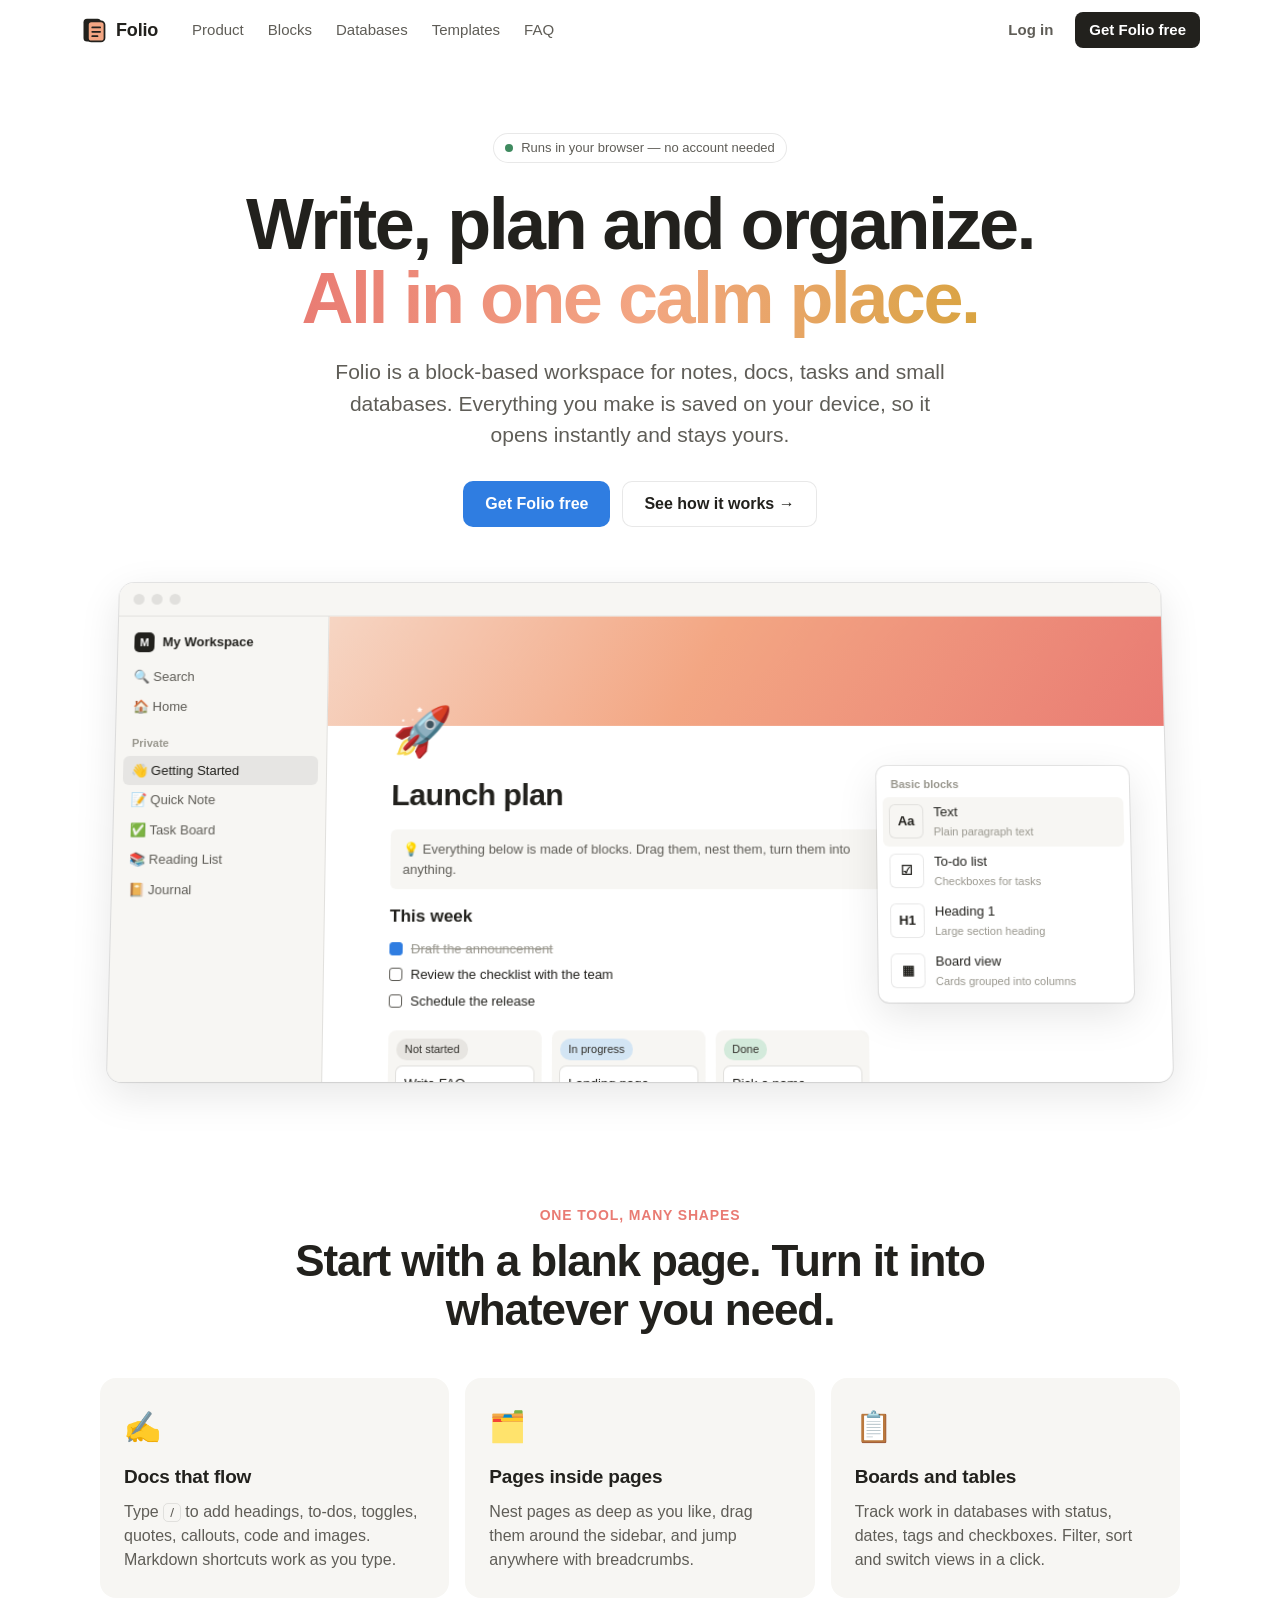
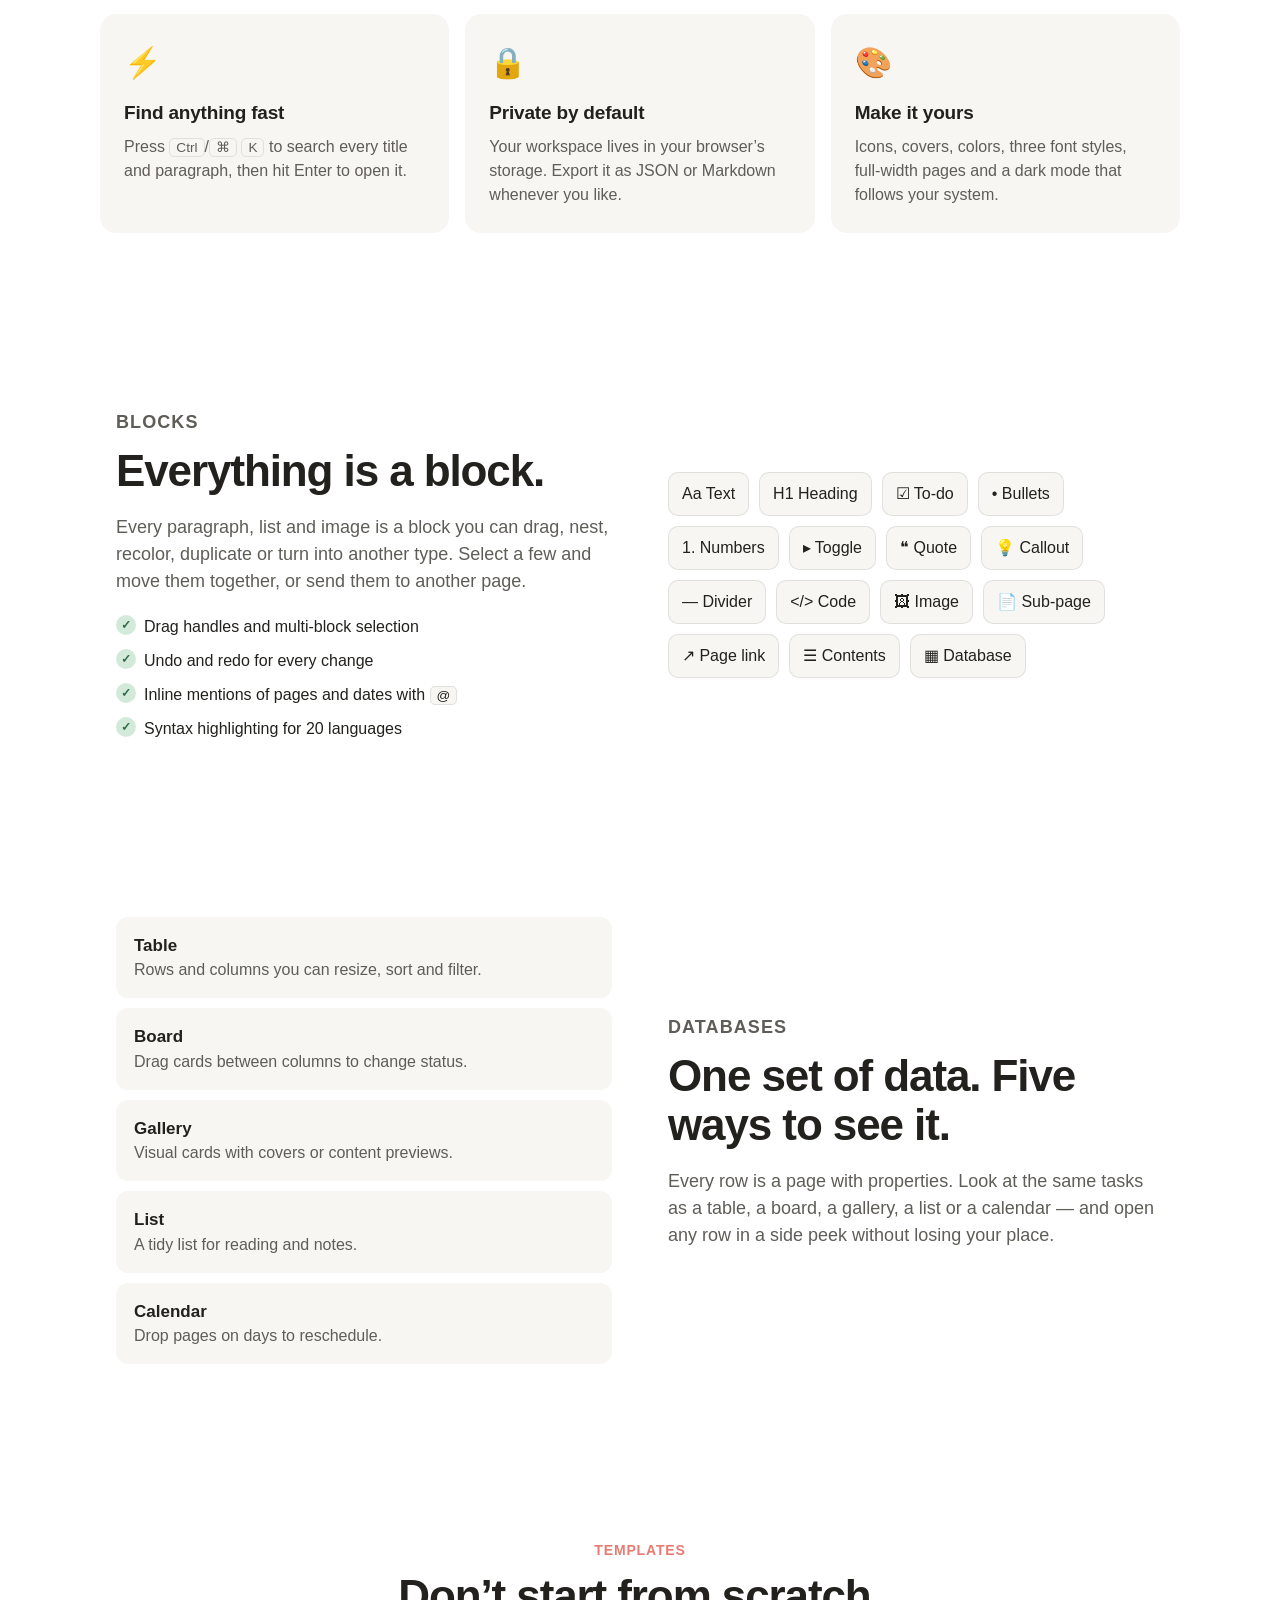
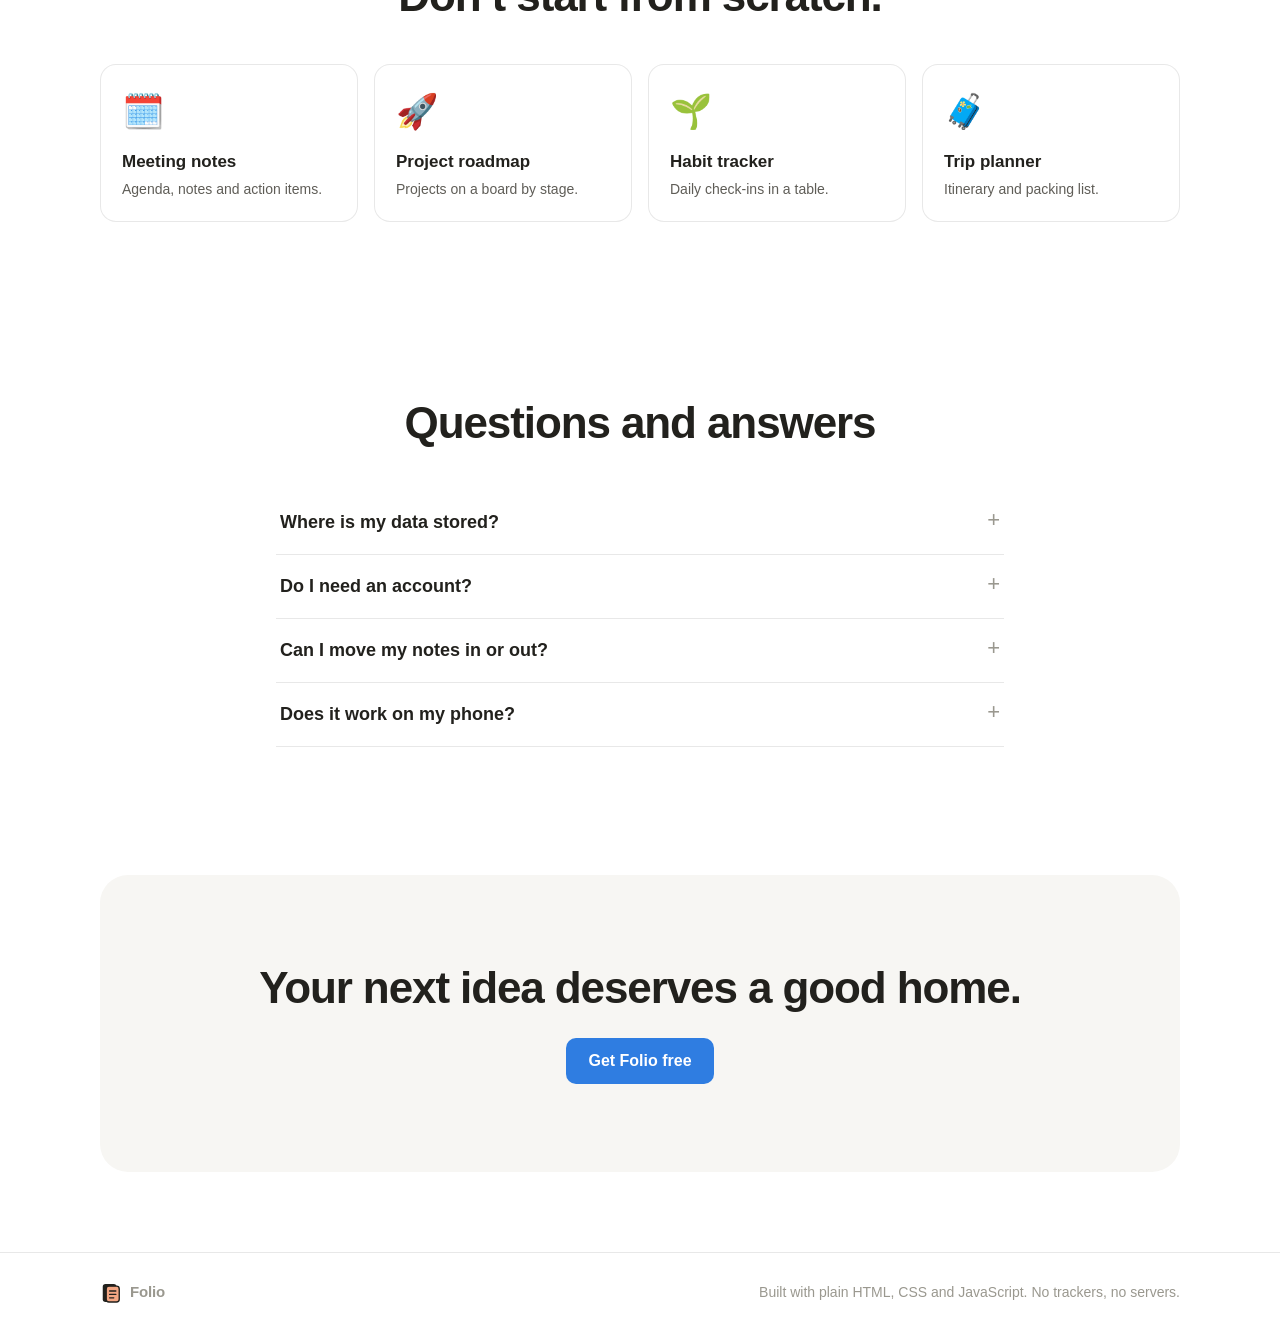
==== folio/index.html @ 6a649584 "Add Folio, a block-based notes and databases workspace A self-contained app in folio/ (plain HTML/CS" ====
<!doctype html>
<html lang="en">
  <head>
    <meta charset="utf-8" />
    <meta name="viewport" content="width=device-width, initial-scale=1" />
    <meta name="color-scheme" content="light dark" />
    <title>Folio – notes, docs and projects in one place</title>
    <meta name="description" content="Folio is a block-based workspace for notes, docs, tasks and databases that runs entirely in your browser." />
    <link rel="icon" href="data:image/svg+xml,%3Csvg xmlns='http://www.w3.org/2000/svg' viewBox='0 0 32 32'%3E%3Crect x='4' y='3' width='20' height='26' rx='4' fill='%232d2c28'/%3E%3Crect x='9' y='6' width='19' height='23' rx='4' fill='%23f3a683' stroke='%232d2c28' stroke-width='2'/%3E%3Cpath d='M14 13h9M14 18h9M14 23h6' stroke='%232d2c28' stroke-width='2' stroke-linecap='round'/%3E%3C/svg%3E" />
    <link rel="stylesheet" href="css/landing.css" />
  </head>
  <body>
    <header class="nav">
      <a class="brand" href="index.html" aria-label="Folio home">
        <svg class="logo" viewBox="0 0 32 32" aria-hidden="true">
          <rect x="4" y="3" width="20" height="26" rx="4" fill="currentColor" />
          <rect x="9" y="6" width="19" height="23" rx="4" fill="#f3a683" stroke="currentColor" stroke-width="2" />
          <path d="M14 13h9M14 18h9M14 23h6" stroke="currentColor" stroke-width="2" stroke-linecap="round" />
        </svg>
        <span>Folio</span>
      </a>
      <nav class="nav-links">
        <a href="#features">Product</a>
        <a href="#blocks">Blocks</a>
        <a href="#databases">Databases</a>
        <a href="#templates">Templates</a>
        <a href="#faq">FAQ</a>
      </nav>
      <div class="nav-cta">
        <a class="btn btn-ghost" href="app.html#/home">Log in</a>
        <a class="btn btn-dark" href="app.html">Get Folio free</a>
      </div>
    </header>

    <main>
      <section class="hero">
        <div class="hero-badge"><span class="dot"></span> Runs in your browser — no account needed</div>
        <h1>Write, plan and organize.<br /><span class="hl">All in one calm place.</span></h1>
        <p class="lead">
          Folio is a block-based workspace for notes, docs, tasks and small databases. Everything you make is saved on
          your device, so it opens instantly and stays yours.
        </p>
        <div class="hero-cta">
          <a class="btn btn-primary btn-lg" href="app.html">Get Folio free</a>
          <a class="btn btn-outline btn-lg" href="#features">See how it works →</a>
        </div>

        <div class="mock" aria-hidden="true">
          <div class="mock-window">
            <div class="mock-bar"><span></span><span></span><span></span></div>
            <div class="mock-body">
              <aside class="mock-side">
                <div class="ms-ws"><b>M</b> My Workspace</div>
                <div class="ms-item">🔍 Search</div>
                <div class="ms-item">🏠 Home</div>
                <div class="ms-label">Private</div>
                <div class="ms-item active">👋 Getting Started</div>
                <div class="ms-item">📝 Quick Note</div>
                <div class="ms-item">✅ Task Board</div>
                <div class="ms-item">📚 Reading List</div>
                <div class="ms-item">📔 Journal</div>
              </aside>
              <div class="mock-page">
                <div class="mp-cover"></div>
                <div class="mp-content">
                  <div class="mp-icon">🚀</div>
                  <div class="mp-title">Launch plan</div>
                  <div class="mp-callout">💡 Everything below is made of blocks. Drag them, nest them, turn them into anything.</div>
                  <div class="mp-h">This week</div>
                  <div class="mp-todo done"><i></i>Draft the announcement</div>
                  <div class="mp-todo"><i></i>Review the checklist with the team</div>
                  <div class="mp-todo"><i></i>Schedule the release</div>
                  <div class="mp-board">
                    <div class="mb-col"><span class="pill gray">Not started</span><div class="mb-card">Write FAQ</div><div class="mb-card">Record demo</div></div>
                    <div class="mb-col"><span class="pill blue">In progress</span><div class="mb-card">Landing page</div></div>
                    <div class="mb-col"><span class="pill green">Done</span><div class="mb-card">Pick a name</div><div class="mb-card">Design icon</div></div>
                  </div>
                </div>
                <div class="mp-slash">
                  <div class="sl-head">Basic blocks</div>
                  <div class="sl-item on"><span>Aa</span><div><b>Text</b><small>Plain paragraph text</small></div></div>
                  <div class="sl-item"><span>☑</span><div><b>To-do list</b><small>Checkboxes for tasks</small></div></div>
                  <div class="sl-item"><span>H1</span><div><b>Heading 1</b><small>Large section heading</small></div></div>
                  <div class="sl-item"><span>▦</span><div><b>Board view</b><small>Cards grouped into columns</small></div></div>
                </div>
              </div>
            </div>
          </div>
        </div>
      </section>

      <section class="features" id="features">
        <div class="section-head">
          <p class="eyebrow">One tool, many shapes</p>
          <h2>Start with a blank page. Turn it into whatever you need.</h2>
        </div>
        <div class="grid">
          <article class="card">
            <div class="card-icon">✍️</div>
            <h3>Docs that flow</h3>
            <p>Type <kbd>/</kbd> to add headings, to-dos, toggles, quotes, callouts, code and images. Markdown shortcuts work as you type.</p>
          </article>
          <article class="card">
            <div class="card-icon">🗂️</div>
            <h3>Pages inside pages</h3>
            <p>Nest pages as deep as you like, drag them around the sidebar, and jump anywhere with breadcrumbs.</p>
          </article>
          <article class="card">
            <div class="card-icon">📋</div>
            <h3>Boards and tables</h3>
            <p>Track work in databases with status, dates, tags and checkboxes. Filter, sort and switch views in a click.</p>
          </article>
          <article class="card">
            <div class="card-icon">⚡</div>
            <h3>Find anything fast</h3>
            <p>Press <kbd>Ctrl</kbd>/<kbd>⌘</kbd> <kbd>K</kbd> to search every title and paragraph, then hit Enter to open it.</p>
          </article>
          <article class="card">
            <div class="card-icon">🔒</div>
            <h3>Private by default</h3>
            <p>Your workspace lives in your browser’s storage. Export it as JSON or Markdown whenever you like.</p>
          </article>
          <article class="card">
            <div class="card-icon">🎨</div>
            <h3>Make it yours</h3>
            <p>Icons, covers, colors, three font styles, full-width pages and a dark mode that follows your system.</p>
          </article>
        </div>
      </section>

      <section class="split" id="blocks">
        <div class="split-text">
          <p class="eyebrow">Blocks</p>
          <h2>Everything is a block.</h2>
          <p>
            Every paragraph, list and image is a block you can drag, nest, recolor, duplicate or turn into another type.
            Select a few and move them together, or send them to another page.
          </p>
          <ul class="checks">
            <li>Drag handles and multi-block selection</li>
            <li>Undo and redo for every change</li>
            <li>Inline mentions of pages and dates with <kbd>@</kbd></li>
            <li>Syntax highlighting for 20 languages</li>
          </ul>
        </div>
        <div class="chips" aria-label="Block types">
          <span>Aa Text</span><span>H1 Heading</span><span>☑ To-do</span><span>• Bullets</span><span>1. Numbers</span>
          <span>▸ Toggle</span><span>❝ Quote</span><span>💡 Callout</span><span>— Divider</span><span>&lt;/&gt; Code</span>
          <span>🖼 Image</span><span>📄 Sub-page</span><span>↗ Page link</span><span>☰ Contents</span><span>▦ Database</span>
        </div>
      </section>

      <section class="split reverse" id="databases">
        <div class="split-text">
          <p class="eyebrow">Databases</p>
          <h2>One set of data. Five ways to see it.</h2>
          <p>
            Every row is a page with properties. Look at the same tasks as a table, a board, a gallery, a list or a
            calendar — and open any row in a side peek without losing your place.
          </p>
        </div>
        <div class="views">
          <div class="view"><b>Table</b><span>Rows and columns you can resize, sort and filter.</span></div>
          <div class="view"><b>Board</b><span>Drag cards between columns to change status.</span></div>
          <div class="view"><b>Gallery</b><span>Visual cards with covers or content previews.</span></div>
          <div class="view"><b>List</b><span>A tidy list for reading and notes.</span></div>
          <div class="view"><b>Calendar</b><span>Drop pages on days to reschedule.</span></div>
        </div>
      </section>

      <section class="templates" id="templates">
        <div class="section-head">
          <p class="eyebrow">Templates</p>
          <h2>Don’t start from scratch.</h2>
        </div>
        <div class="tpl-row">
          <a class="tpl" href="app.html"><span>🗓️</span><b>Meeting notes</b><small>Agenda, notes and action items.</small></a>
          <a class="tpl" href="app.html"><span>🚀</span><b>Project roadmap</b><small>Projects on a board by stage.</small></a>
          <a class="tpl" href="app.html"><span>🌱</span><b>Habit tracker</b><small>Daily check-ins in a table.</small></a>
          <a class="tpl" href="app.html"><span>🧳</span><b>Trip planner</b><small>Itinerary and packing list.</small></a>
        </div>
      </section>

      <section class="faq" id="faq">
        <div class="section-head">
          <h2>Questions and answers</h2>
        </div>
        <details>
          <summary>Where is my data stored?</summary>
          <p>In your browser’s local storage on this device. Nothing is sent to a server. Clearing site data removes it, so export a backup from Settings → Data & storage.</p>
        </details>
        <details>
          <summary>Do I need an account?</summary>
          <p>No. Open the app and start writing. Your name and workspace name are just local preferences.</p>
        </details>
        <details>
          <summary>Can I move my notes in or out?</summary>
          <p>Yes. Import Markdown files, paste Markdown straight into a page, and export any page as Markdown or HTML. The whole workspace exports as JSON.</p>
        </details>
        <details>
          <summary>Does it work on my phone?</summary>
          <p>The layout adapts to small screens: the sidebar slides in from the menu button and pages reflow to fit.</p>
        </details>
      </section>

      <section class="final">
        <h2>Your next idea deserves a good home.</h2>
        <a class="btn btn-primary btn-lg" href="app.html">Get Folio free</a>
      </section>
    </main>

    <footer class="footer">
      <div class="brand small">
        <svg class="logo" viewBox="0 0 32 32" aria-hidden="true">
          <rect x="4" y="3" width="20" height="26" rx="4" fill="currentColor" />
          <rect x="9" y="6" width="19" height="23" rx="4" fill="#f3a683" stroke="currentColor" stroke-width="2" />
          <path d="M14 13h9M14 18h9M14 23h6" stroke="currentColor" stroke-width="2" stroke-linecap="round" />
        </svg>
        <span>Folio</span>
      </div>
      <p>Built with plain HTML, CSS and JavaScript. No trackers, no servers.</p>
    </footer>
  </body>
</html>
---- folio/css/landing.css ----
/* Folio — landing page */
:root {
  --font: ui-sans-serif, -apple-system, BlinkMacSystemFont, 'Segoe UI', 'Helvetica Neue', Helvetica, Arial, sans-serif, 'Apple Color Emoji', 'Segoe UI Emoji';
  --serif: 'Iowan Old Style', 'Palatino Linotype', Palatino, Georgia, serif;
  --bg: #ffffff;
  --bg-soft: #f7f6f3;
  --text: #22211d;
  --text-2: #5f5d57;
  --text-3: #9a988f;
  --border: rgba(34, 33, 29, 0.1);
  --accent: #2f7de1;
  --accent-hover: #2269c4;
  --peach: #f3a683;
  --shadow: 0 1px 2px rgba(0, 0, 0, 0.04), 0 12px 40px rgba(0, 0, 0, 0.1);
}
@media (prefers-color-scheme: dark) {
  :root {
    --bg: #161615;
    --bg-soft: #1f1f1e;
    --text: #edece8;
    --text-2: #aaa8a1;
    --text-3: #6f6d67;
    --border: rgba(255, 255, 255, 0.09);
    --accent: #3d8ef0;
    --accent-hover: #5a9ff2;
    --shadow: 0 1px 2px rgba(0, 0, 0, 0.3), 0 12px 40px rgba(0, 0, 0, 0.45);
  }
}
* { box-sizing: border-box; }
html { scroll-behavior: smooth; }
body { margin: 0; font-family: var(--font); color: var(--text); background: var(--bg); -webkit-font-smoothing: antialiased; line-height: 1.5; }
a { color: inherit; text-decoration: none; }
kbd { font-family: var(--font); font-size: 0.85em; padding: 1px 6px; border-radius: 5px; border: 1px solid var(--border); background: var(--bg-soft); }

/* nav */
.nav {
  position: sticky; top: 0; z-index: 10; display: flex; align-items: center; gap: 24px; padding: 12px max(16px, calc(50% - 560px));
  background: color-mix(in srgb, var(--bg) 88%, transparent); backdrop-filter: saturate(1.4) blur(10px); border-bottom: 1px solid transparent;
}
.brand { display: inline-flex; align-items: center; gap: 8px; font-weight: 700; font-size: 18px; letter-spacing: -0.01em; }
.brand.small { font-size: 15px; }
.logo { width: 28px; height: 28px; color: var(--text); }
.brand.small .logo { width: 22px; height: 22px; }
.nav-links { display: flex; gap: 4px; flex: 1; }
.nav-links a { padding: 6px 10px; border-radius: 6px; color: var(--text-2); font-size: 15px; font-weight: 500; }
.nav-links a:hover { background: var(--bg-soft); color: var(--text); }
.nav-cta { display: flex; gap: 8px; align-items: center; }

/* buttons */
.btn { display: inline-flex; align-items: center; justify-content: center; gap: 8px; height: 36px; padding: 0 14px; border-radius: 8px; font-weight: 600; font-size: 15px; white-space: nowrap; transition: background 0.15s, transform 0.15s; }
.btn-lg { height: 46px; padding: 0 22px; font-size: 16px; border-radius: 10px; }
.btn-primary { background: var(--accent); color: #fff; }
.btn-primary:hover { background: var(--accent-hover); }
.btn-dark { background: var(--text); color: var(--bg); }
.btn-dark:hover { opacity: 0.88; }
.btn-ghost { color: var(--text-2); }
.btn-ghost:hover { background: var(--bg-soft); color: var(--text); }
.btn-outline { box-shadow: inset 0 0 0 1px var(--border); color: var(--text); }
.btn-outline:hover { background: var(--bg-soft); }

/* hero */
.hero { text-align: center; padding: 72px 16px 40px; max-width: 1180px; margin: 0 auto; }
.hero-badge { display: inline-flex; align-items: center; gap: 8px; font-size: 13px; font-weight: 500; color: var(--text-2); padding: 5px 12px; border-radius: 999px; box-shadow: inset 0 0 0 1px var(--border); margin-bottom: 24px; }
.hero-badge .dot { width: 8px; height: 8px; border-radius: 50%; background: #3f8a5f; }
.hero h1 { font-size: clamp(38px, 7vw, 72px); line-height: 1.04; letter-spacing: -0.035em; margin: 0 0 20px; font-weight: 800; }
.hl { background: linear-gradient(100deg, #e97b73, #f3a683 50%, #d9a441); -webkit-background-clip: text; background-clip: text; color: transparent; }
.lead { font-size: clamp(17px, 2.2vw, 21px); color: var(--text-2); max-width: 640px; margin: 0 auto 30px; }
.hero-cta { display: flex; gap: 12px; justify-content: center; flex-wrap: wrap; }

/* app mock */
.mock { margin: 56px auto 0; max-width: 1040px; perspective: 1400px; }
.mock-window { border-radius: 14px; overflow: hidden; box-shadow: var(--shadow), 0 0 0 1px var(--border); background: var(--bg); text-align: left; transform: rotateX(4deg); transform-origin: top; }
.mock-bar { height: 34px; display: flex; gap: 7px; align-items: center; padding: 0 14px; background: var(--bg-soft); border-bottom: 1px solid var(--border); }
.mock-bar span { width: 11px; height: 11px; border-radius: 50%; background: var(--border); }
.mock-body { display: flex; height: 460px; font-size: 13px; }
.mock-side { width: 210px; background: var(--bg-soft); padding: 12px 8px; border-right: 1px solid var(--border); flex: none; }
.ms-ws { font-weight: 600; display: flex; align-items: center; gap: 8px; padding: 4px 8px 10px; }
.ms-ws b { width: 20px; height: 20px; border-radius: 5px; background: var(--text); color: var(--bg); display: inline-flex; align-items: center; justify-content: center; font-size: 11px; }
.ms-item { padding: 5px 8px; border-radius: 6px; color: var(--text-2); }
.ms-item.active { background: rgba(127, 127, 127, 0.14); color: var(--text); font-weight: 500; }
.ms-label { font-size: 11px; font-weight: 600; color: var(--text-3); padding: 14px 8px 4px; }
.mock-page { flex: 1; position: relative; overflow: hidden; }
.mp-cover { height: 110px; background: linear-gradient(120deg, #f6d5c3 0%, #f3a683 45%, #e97b73 100%); }
.mp-content { padding: 0 64px; }
.mp-icon { font-size: 48px; margin-top: -30px; }
.mp-title { font-size: 30px; font-weight: 800; letter-spacing: -0.02em; margin: 4px 0 12px; }
.mp-callout { background: var(--bg-soft); border-radius: 6px; padding: 10px 12px; color: var(--text-2); margin-bottom: 14px; max-width: 520px; }
.mp-h { font-weight: 700; font-size: 17px; margin: 6px 0 6px; }
.mp-todo { display: flex; align-items: center; gap: 8px; padding: 3px 0; }
.mp-todo i { width: 13px; height: 13px; border: 1.5px solid var(--text-2); border-radius: 3px; }
.mp-todo.done { color: var(--text-3); text-decoration: line-through; }
.mp-todo.done i { background: var(--accent); border-color: var(--accent); }
.mp-board { display: flex; gap: 10px; margin-top: 16px; }
.mb-col { width: 150px; background: var(--bg-soft); border-radius: 8px; padding: 8px; display: flex; flex-direction: column; gap: 6px; align-items: flex-start; }
.mb-card { width: 100%; background: var(--bg); border-radius: 6px; padding: 7px 8px; box-shadow: 0 0 0 1px var(--border); font-weight: 500; }
.pill { font-size: 11px; padding: 2px 8px; border-radius: 10px; color: #33312c; }
.pill.gray { background: #e7e5e1; }
.pill.blue { background: #d3e5f4; }
.pill.green { background: #d3eadb; }
.mp-slash {
  position: absolute; right: 36px; top: 150px; width: 250px; background: var(--bg); border-radius: 10px; box-shadow: var(--shadow), 0 0 0 1px var(--border); padding: 6px;
  animation: float 6s ease-in-out infinite;
}
@keyframes float { 50% { transform: translateY(-6px); } }
.sl-head { font-size: 11px; font-weight: 600; color: var(--text-3); padding: 4px 8px; }
.sl-item { display: flex; align-items: center; gap: 10px; padding: 5px 6px; border-radius: 6px; }
.sl-item.on { background: var(--bg-soft); }
.sl-item span { width: 34px; height: 34px; border-radius: 6px; box-shadow: inset 0 0 0 1px var(--border); display: inline-flex; align-items: center; justify-content: center; font-weight: 600; flex: none; }
.sl-item b { display: block; font-weight: 500; }
.sl-item small { color: var(--text-3); font-size: 11px; }

/* sections */
section { padding: 88px 16px; }
.section-head { text-align: center; max-width: 720px; margin: 0 auto 44px; }
.eyebrow { font-size: 14px; font-weight: 700; color: #e97b73; margin: 0 0 10px; text-transform: uppercase; letter-spacing: 0.06em; }
h2 { font-size: clamp(28px, 4.2vw, 44px); line-height: 1.12; letter-spacing: -0.025em; margin: 0; font-weight: 800; }
.grid { display: grid; grid-template-columns: repeat(auto-fit, minmax(280px, 1fr)); gap: 16px; max-width: 1080px; margin: 0 auto; }
.card { background: var(--bg-soft); border-radius: 16px; padding: 26px 24px; transition: transform 0.2s; }
.card:hover { transform: translateY(-3px); }
.card-icon { font-size: 30px; margin-bottom: 14px; }
.card h3 { margin: 0 0 8px; font-size: 19px; letter-spacing: -0.01em; }
.card p { margin: 0; color: var(--text-2); }

.split { display: flex; gap: 56px; align-items: center; max-width: 1080px; margin: 0 auto; }
.split.reverse { flex-direction: row-reverse; }
.split-text { flex: 1; }
.split-text p { color: var(--text-2); font-size: 18px; }
.checks { list-style: none; padding: 0; margin: 20px 0 0; display: grid; gap: 10px; }
.checks li { padding-left: 28px; position: relative; }
.checks li::before { content: '✓'; position: absolute; left: 0; top: 0; width: 20px; height: 20px; border-radius: 50%; background: #d3eadb; color: #2d6b47; font-size: 12px; font-weight: 700; display: flex; align-items: center; justify-content: center; }
.chips { flex: 1; display: flex; flex-wrap: wrap; gap: 10px; }
.chips span { padding: 10px 14px; border-radius: 10px; background: var(--bg-soft); font-weight: 500; box-shadow: inset 0 0 0 1px var(--border); }
.views { flex: 1; display: grid; gap: 10px; }
.view { display: flex; flex-direction: column; padding: 16px 18px; border-radius: 12px; background: var(--bg-soft); }
.view b { font-size: 17px; }
.view span { color: var(--text-2); }

.tpl-row { display: grid; grid-template-columns: repeat(auto-fit, minmax(220px, 1fr)); gap: 16px; max-width: 1080px; margin: 0 auto; }
.tpl { display: flex; flex-direction: column; gap: 4px; padding: 22px; border-radius: 16px; box-shadow: inset 0 0 0 1px var(--border); transition: background 0.15s; }
.tpl:hover { background: var(--bg-soft); }
.tpl span { font-size: 34px; margin-bottom: 8px; }
.tpl b { font-size: 17px; }
.tpl small { color: var(--text-2); font-size: 14px; }

.faq { max-width: 760px; margin: 0 auto; }
details { border-bottom: 1px solid var(--border); padding: 18px 4px; }
summary { font-weight: 600; font-size: 18px; cursor: pointer; list-style: none; display: flex; justify-content: space-between; }
summary::after { content: '+'; color: var(--text-3); font-weight: 400; font-size: 22px; line-height: 1; }
details[open] summary::after { content: '–'; }
details p { color: var(--text-2); margin: 10px 0 0; }

.final { text-align: center; background: var(--bg-soft); border-radius: 28px; max-width: 1080px; margin: 40px auto 80px; }
.final h2 { margin-bottom: 26px; }
.footer { display: flex; align-items: center; justify-content: space-between; gap: 16px; padding: 28px max(16px, calc(50% - 540px)); border-top: 1px solid var(--border); color: var(--text-3); font-size: 14px; flex-wrap: wrap; }
.footer p { margin: 0; }

@media (max-width: 860px) {
  .nav-links { display: none; }
  .nav { justify-content: space-between; }
  .split, .split.reverse { flex-direction: column; gap: 28px; }
  .mock-side { display: none; }
  .mp-content { padding: 0 24px; }
  .mp-slash { display: none; }
  .mp-board { overflow: hidden; }
  section { padding: 64px 16px; }
  .final { margin: 20px 16px 60px; }
}
@media (max-width: 480px) {
  .nav-cta .btn-ghost { display: none; }
  .mock-body { height: 380px; }
}
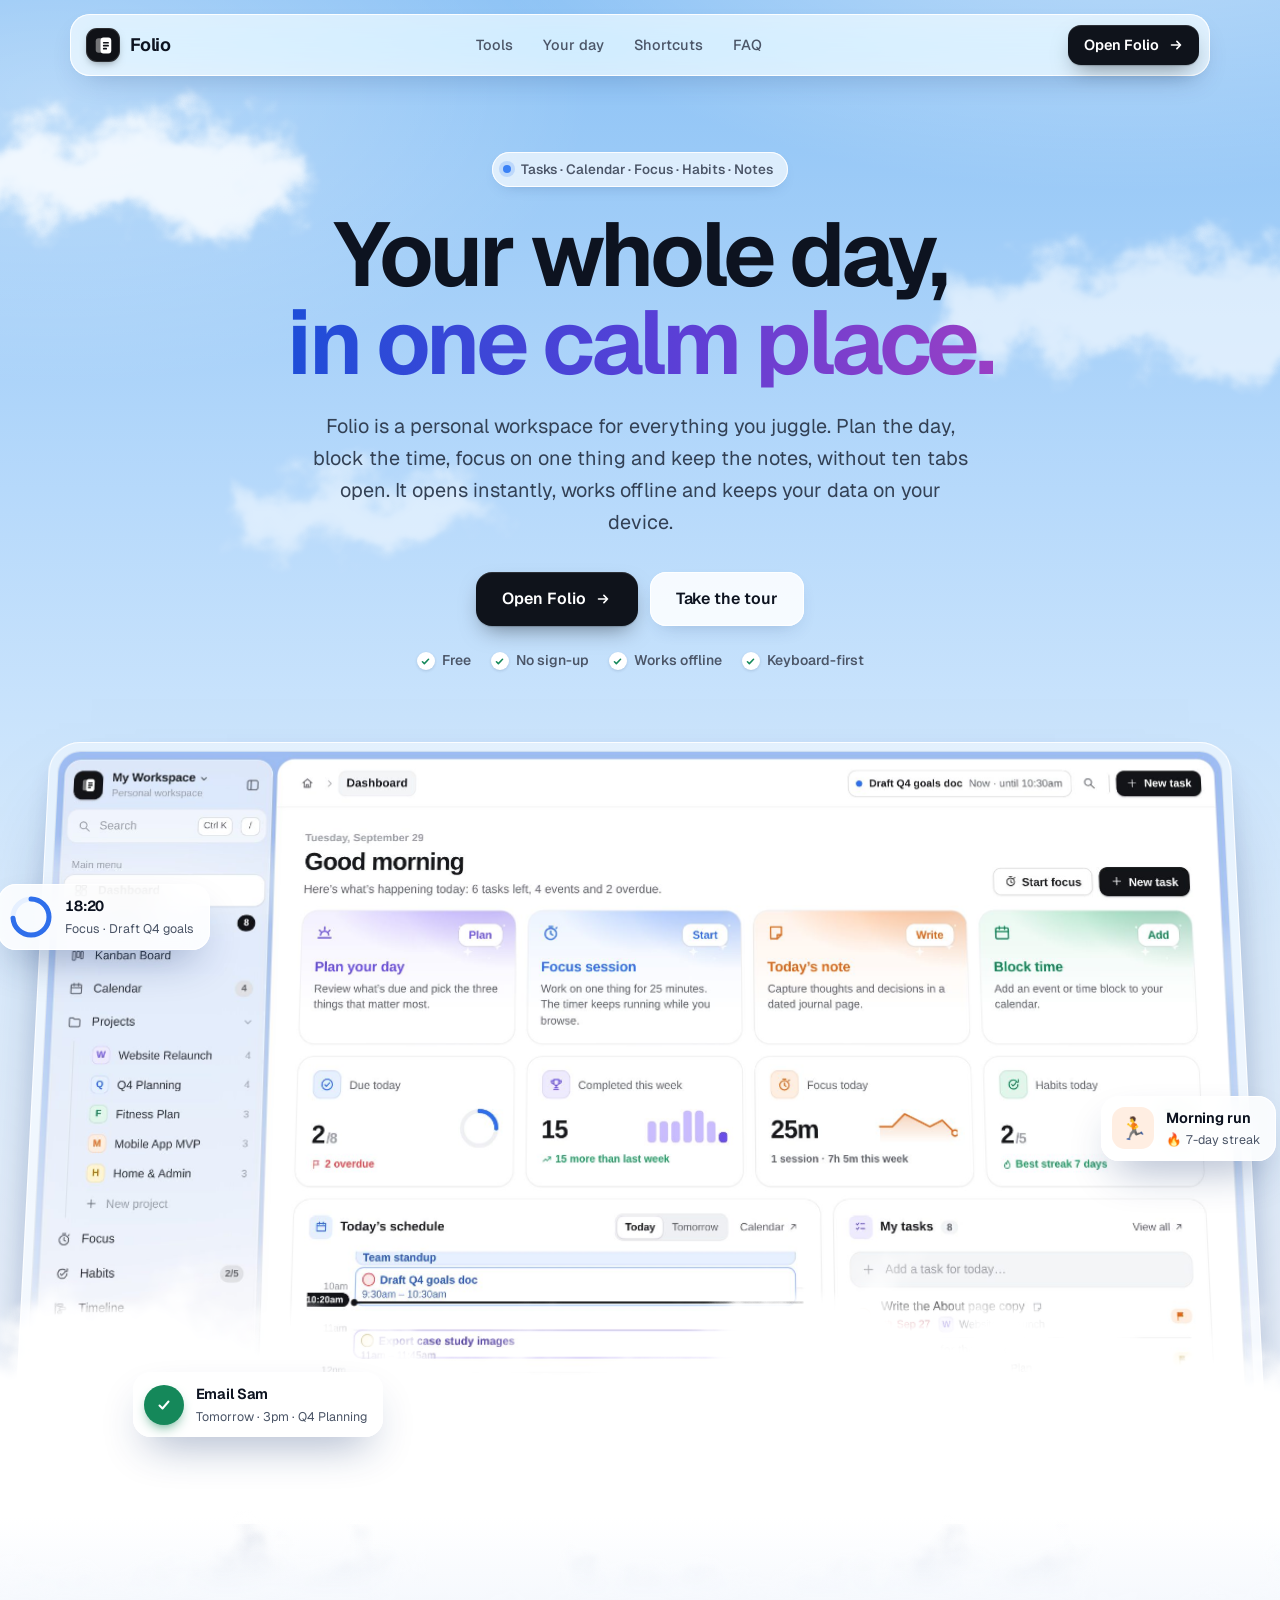
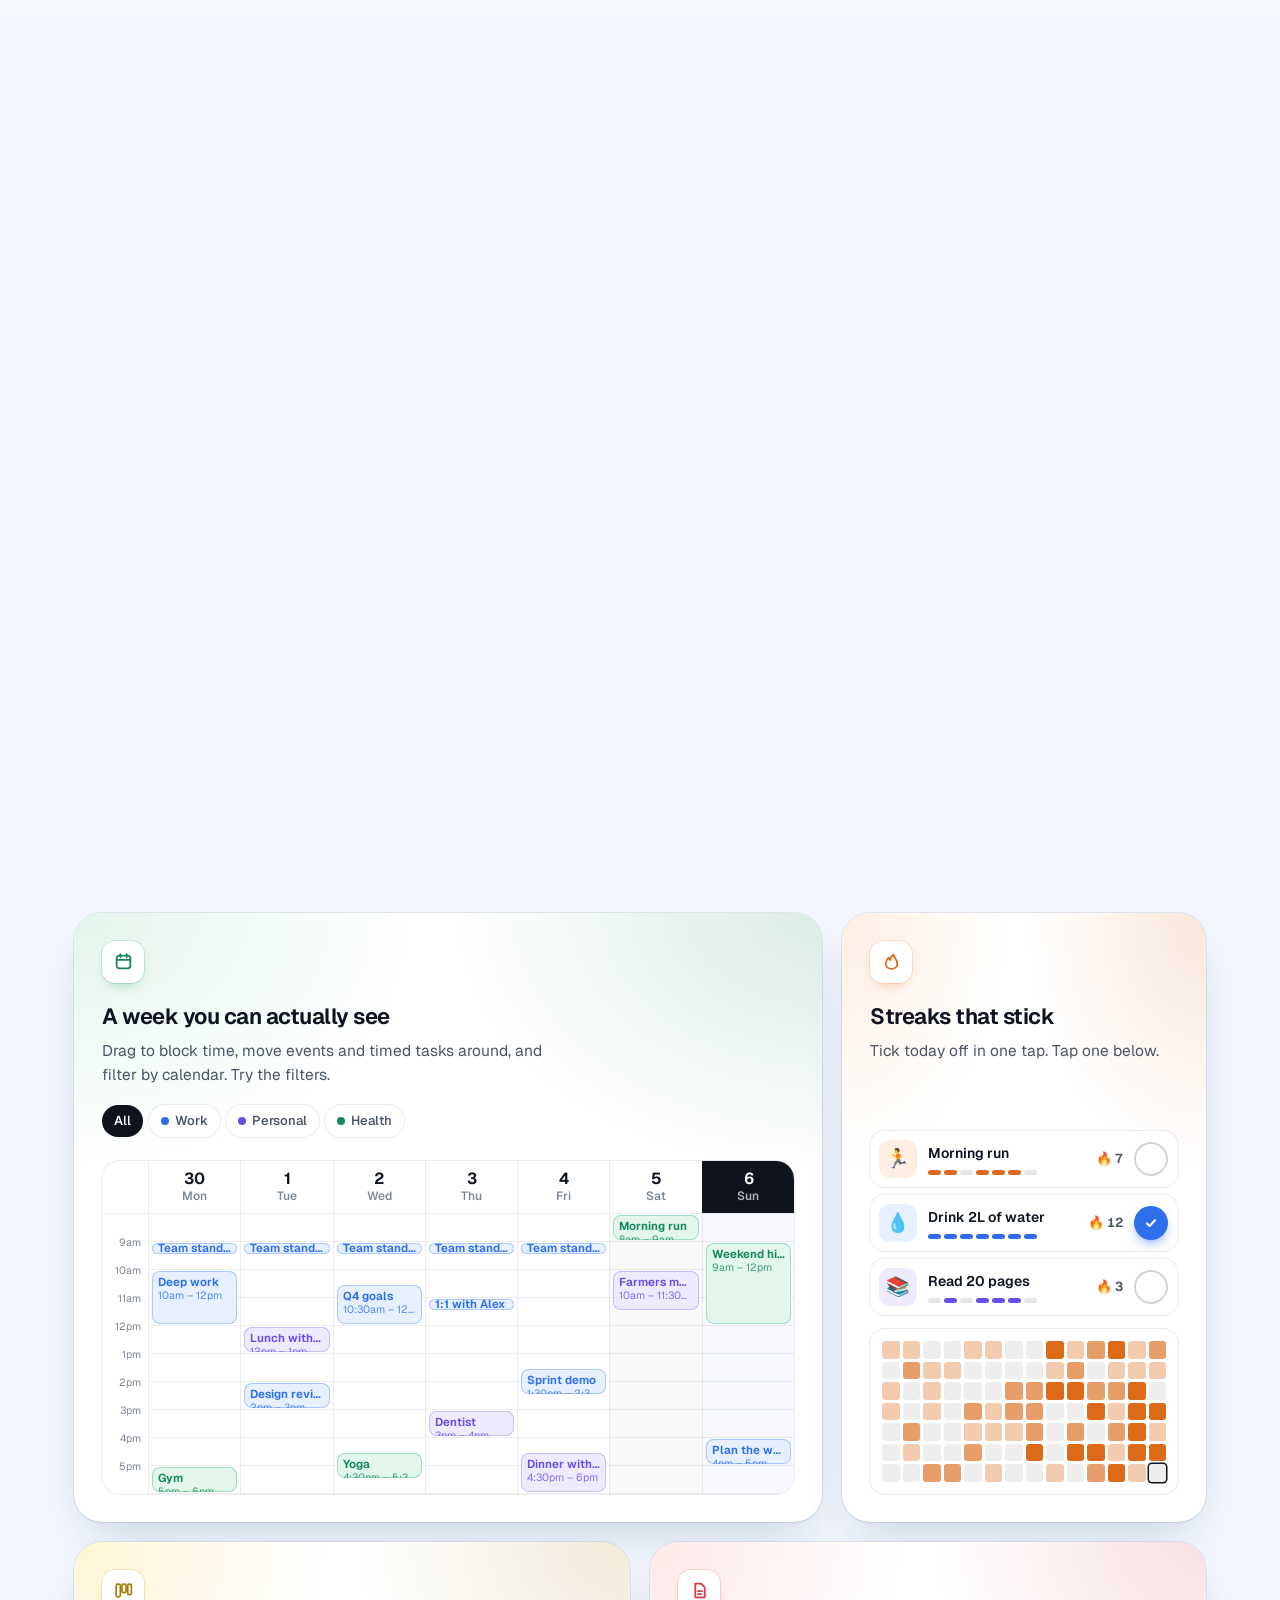
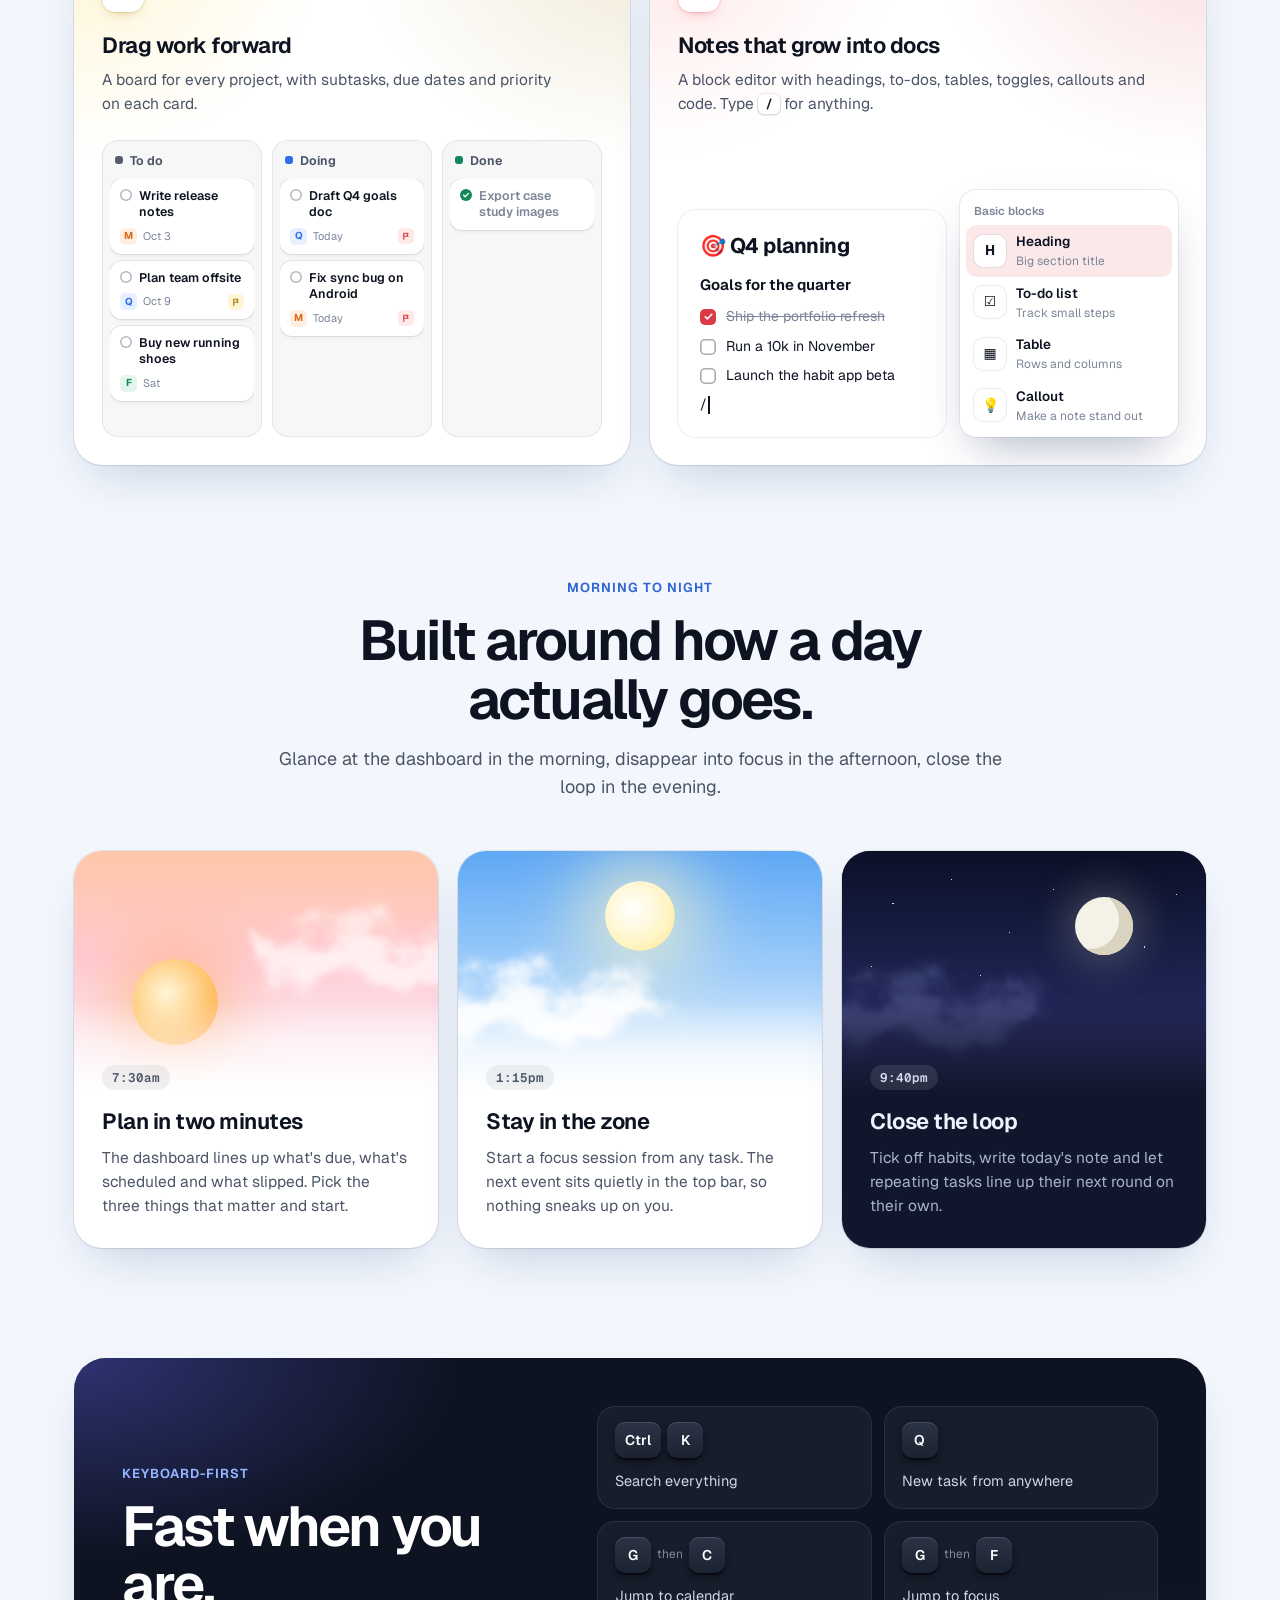
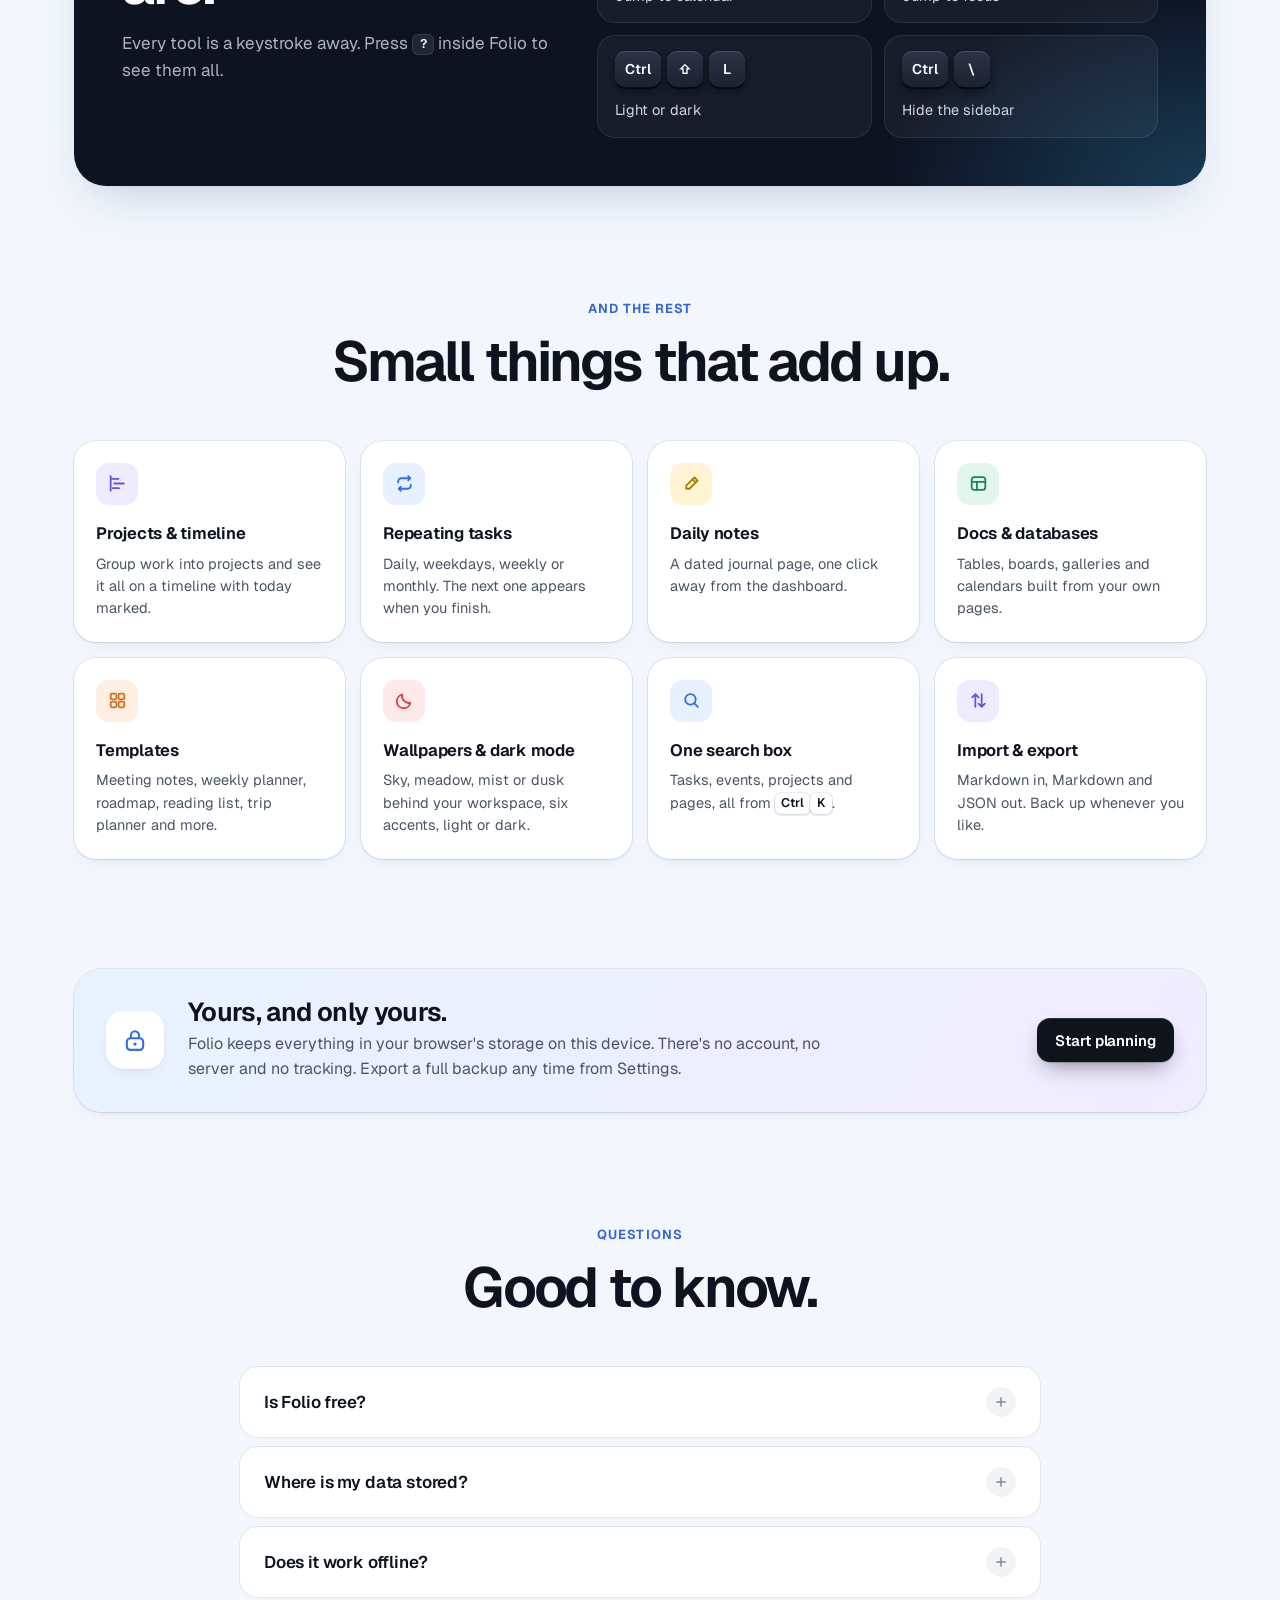
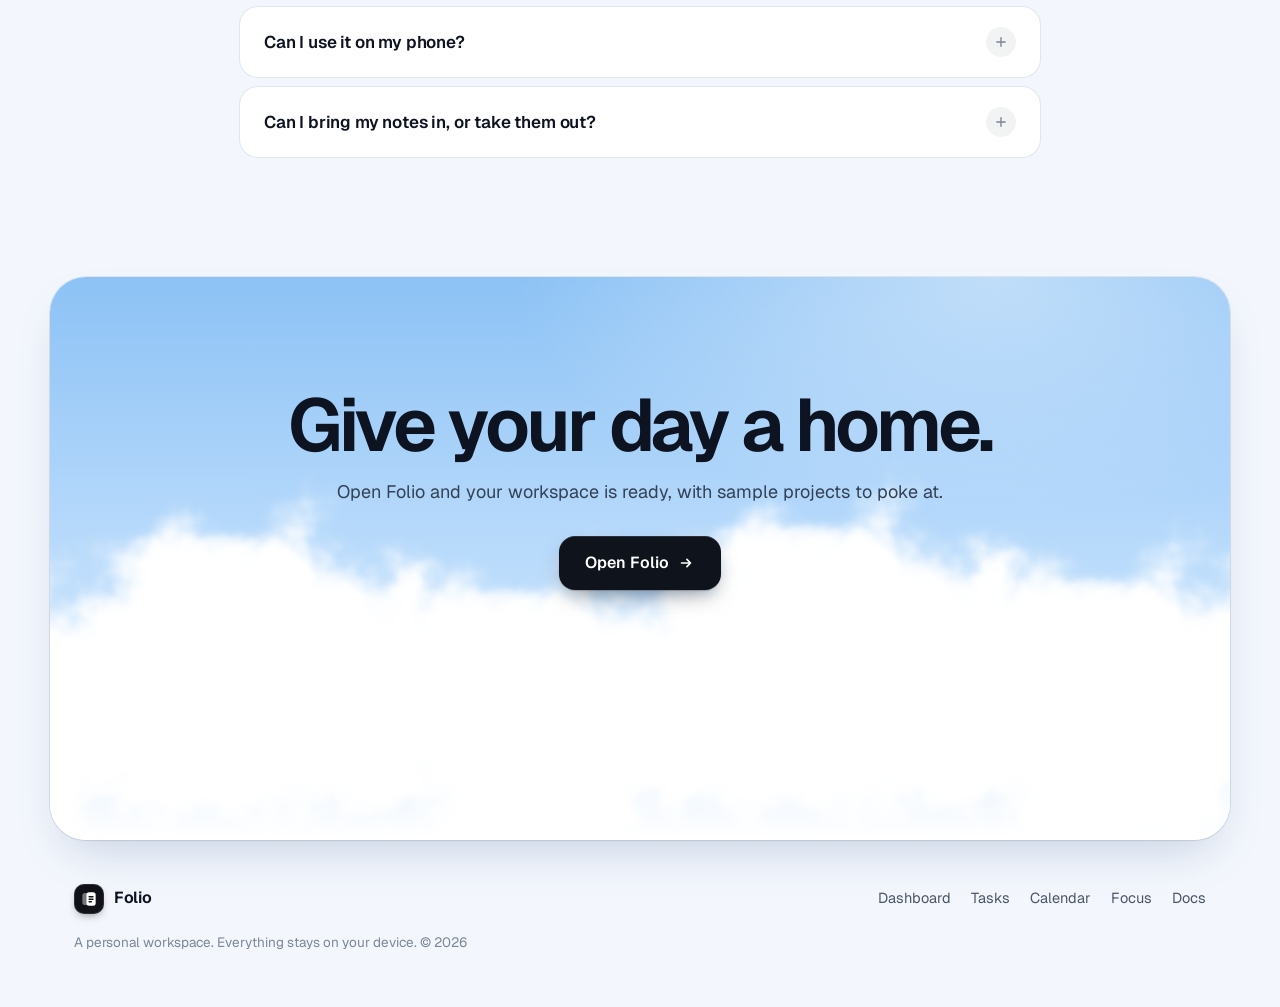
==== commit 23d811d5: "Folio: redesign as a daily planner with a custom UI and new landing page Rebuild the app around the " ====
--- a/folio/index.html
+++ b/folio/index.html
@@ -4,221 +4,380 @@
     <meta charset="utf-8" />
     <meta name="viewport" content="width=device-width, initial-scale=1" />
     <meta name="color-scheme" content="light dark" />
-    <title>Folio – notes, docs and projects in one place</title>
-    <meta name="description" content="Folio is a block-based workspace for notes, docs, tasks and databases that runs entirely in your browser." />
-    <link rel="icon" href="data:image/svg+xml,%3Csvg xmlns='http://www.w3.org/2000/svg' viewBox='0 0 32 32'%3E%3Crect x='4' y='3' width='20' height='26' rx='4' fill='%232d2c28'/%3E%3Crect x='9' y='6' width='19' height='23' rx='4' fill='%23f3a683' stroke='%232d2c28' stroke-width='2'/%3E%3Cpath d='M14 13h9M14 18h9M14 23h6' stroke='%232d2c28' stroke-width='2' stroke-linecap='round'/%3E%3C/svg%3E" />
+    <title>Folio — your whole day in one calm place</title>
+    <meta name="description" content="Folio is a personal workspace for tasks, calendar, focus sessions, habits, projects and notes. It opens instantly, works offline and keeps your data on your device." />
+    <link rel="icon" href="data:image/svg+xml,%3Csvg xmlns='http://www.w3.org/2000/svg' viewBox='0 0 32 32'%3E%3Crect width='32' height='32' rx='9' fill='%23101217'/%3E%3Cg transform='translate(6 6)'%3E%3Crect x='2.6' y='3.2' width='10' height='13.6' rx='2.8' fill='%23fff' opacity='.42'/%3E%3Crect x='7.2' y='2.4' width='10.2' height='15.2' rx='2.8' fill='%23fff'/%3E%3Cpath d='M10.2 7.4h4.2M10.2 10.2h4.2M10.2 13h2.4' stroke='%23101217' stroke-width='1.6' stroke-linecap='round'/%3E%3C/g%3E%3C/svg%3E" />
+    <link rel="manifest" href="manifest.webmanifest" />
+    <link rel="apple-touch-icon" href="img/icon-180.png" />
+    <meta name="theme-color" content="#f3f7fd" media="(prefers-color-scheme: light)" />
+    <meta name="theme-color" content="#0b0c0f" media="(prefers-color-scheme: dark)" />
+    <link rel="preconnect" href="https://fonts.googleapis.com" />
+    <link rel="preconnect" href="https://fonts.gstatic.com" crossorigin />
+    <link rel="stylesheet" href="https://fonts.googleapis.com/css2?family=Geist:wght@400;500;600;700&family=Geist+Mono:wght@500;600&display=swap" />
     <link rel="stylesheet" href="css/landing.css" />
   </head>
   <body>
-    <header class="nav">
+    <!-- Clouds: a soft white ellipse is blurred, then pushed around by fractal noise. -->
+    <svg class="defs" width="0" height="0" aria-hidden="true" focusable="false">
+      <filter id="cloud" x="-40%" y="-80%" width="180%" height="260%">
+        <feGaussianBlur in="SourceGraphic" stdDeviation="15" result="soft" />
+        <feTurbulence type="fractalNoise" baseFrequency="0.011" numOctaves="4" seed="7" result="noise" />
+        <feDisplacementMap in="soft" in2="noise" scale="140" xChannelSelector="R" yChannelSelector="G" />
+      </filter>
+      <filter id="cloud-sm" x="-40%" y="-80%" width="180%" height="260%">
+        <feGaussianBlur in="SourceGraphic" stdDeviation="10" result="soft" />
+        <feTurbulence type="fractalNoise" baseFrequency="0.015" numOctaves="4" seed="3" result="noise" />
+        <feDisplacementMap in="soft" in2="noise" scale="95" xChannelSelector="R" yChannelSelector="G" />
+      </filter>
+    </svg>
+
+    <header class="nav" id="nav">
       <a class="brand" href="index.html" aria-label="Folio home">
-        <svg class="logo" viewBox="0 0 32 32" aria-hidden="true">
-          <rect x="4" y="3" width="20" height="26" rx="4" fill="currentColor" />
-          <rect x="9" y="6" width="19" height="23" rx="4" fill="#f3a683" stroke="currentColor" stroke-width="2" />
-          <path d="M14 13h9M14 18h9M14 23h6" stroke="currentColor" stroke-width="2" stroke-linecap="round" />
-        </svg>
+        <span class="brand-mark" aria-hidden="true">
+          <svg viewBox="0 0 20 20" fill="none"><rect x="2.6" y="3.2" width="10" height="13.6" rx="2.8" fill="currentColor" opacity=".42" /><rect x="7.2" y="2.4" width="10.2" height="15.2" rx="2.8" fill="currentColor" /><path d="M10.2 7.4h4.2M10.2 10.2h4.2M10.2 13h2.4" stroke="#101217" stroke-width="1.6" stroke-linecap="round" /></svg>
+        </span>
         <span>Folio</span>
       </a>
-      <nav class="nav-links">
-        <a href="#features">Product</a>
-        <a href="#blocks">Blocks</a>
-        <a href="#databases">Databases</a>
-        <a href="#templates">Templates</a>
+      <nav class="nav-links" aria-label="Sections">
+        <a href="#tools">Tools</a>
+        <a href="#day">Your day</a>
+        <a href="#keys">Shortcuts</a>
         <a href="#faq">FAQ</a>
       </nav>
-      <div class="nav-cta">
-        <a class="btn btn-ghost" href="app.html#/home">Log in</a>
-        <a class="btn btn-dark" href="app.html">Get Folio free</a>
-      </div>
+      <a class="btn btn-ink btn-sm" href="app.html#/home">Open Folio <svg viewBox="0 0 20 20" aria-hidden="true"><path d="M5 10h10m-4-4 4 4-4 4" fill="none" stroke="currentColor" stroke-width="1.8" stroke-linecap="round" stroke-linejoin="round" /></svg></a>
     </header>
 
     <main>
-      <section class="hero">
-        <div class="hero-badge"><span class="dot"></span> Runs in your browser — no account needed</div>
-        <h1>Write, plan and organize.<br /><span class="hl">All in one calm place.</span></h1>
-        <p class="lead">
-          Folio is a block-based workspace for notes, docs, tasks and small databases. Everything you make is saved on
-          your device, so it opens instantly and stays yours.
-        </p>
-        <div class="hero-cta">
-          <a class="btn btn-primary btn-lg" href="app.html">Get Folio free</a>
-          <a class="btn btn-outline btn-lg" href="#features">See how it works →</a>
-        </div>
-
-        <div class="mock" aria-hidden="true">
-          <div class="mock-window">
-            <div class="mock-bar"><span></span><span></span><span></span></div>
-            <div class="mock-body">
-              <aside class="mock-side">
-                <div class="ms-ws"><b>M</b> My Workspace</div>
-                <div class="ms-item">🔍 Search</div>
-                <div class="ms-item">🏠 Home</div>
-                <div class="ms-label">Private</div>
-                <div class="ms-item active">👋 Getting Started</div>
-                <div class="ms-item">📝 Quick Note</div>
-                <div class="ms-item">✅ Task Board</div>
-                <div class="ms-item">📚 Reading List</div>
-                <div class="ms-item">📔 Journal</div>
-              </aside>
-              <div class="mock-page">
-                <div class="mp-cover"></div>
-                <div class="mp-content">
-                  <div class="mp-icon">🚀</div>
-                  <div class="mp-title">Launch plan</div>
-                  <div class="mp-callout">💡 Everything below is made of blocks. Drag them, nest them, turn them into anything.</div>
-                  <div class="mp-h">This week</div>
-                  <div class="mp-todo done"><i></i>Draft the announcement</div>
-                  <div class="mp-todo"><i></i>Review the checklist with the team</div>
-                  <div class="mp-todo"><i></i>Schedule the release</div>
-                  <div class="mp-board">
-                    <div class="mb-col"><span class="pill gray">Not started</span><div class="mb-card">Write FAQ</div><div class="mb-card">Record demo</div></div>
-                    <div class="mb-col"><span class="pill blue">In progress</span><div class="mb-card">Landing page</div></div>
-                    <div class="mb-col"><span class="pill green">Done</span><div class="mb-card">Pick a name</div><div class="mb-card">Design icon</div></div>
-                  </div>
-                </div>
-                <div class="mp-slash">
-                  <div class="sl-head">Basic blocks</div>
-                  <div class="sl-item on"><span>Aa</span><div><b>Text</b><small>Plain paragraph text</small></div></div>
-                  <div class="sl-item"><span>☑</span><div><b>To-do list</b><small>Checkboxes for tasks</small></div></div>
-                  <div class="sl-item"><span>H1</span><div><b>Heading 1</b><small>Large section heading</small></div></div>
-                  <div class="sl-item"><span>▦</span><div><b>Board view</b><small>Cards grouped into columns</small></div></div>
-                </div>
-              </div>
-            </div>
-          </div>
-        </div>
-      </section>
-
-      <section class="features" id="features">
-        <div class="section-head">
-          <p class="eyebrow">One tool, many shapes</p>
-          <h2>Start with a blank page. Turn it into whatever you need.</h2>
-        </div>
-        <div class="grid">
-          <article class="card">
-            <div class="card-icon">✍️</div>
-            <h3>Docs that flow</h3>
-            <p>Type <kbd>/</kbd> to add headings, to-dos, toggles, quotes, callouts, code and images. Markdown shortcuts work as you type.</p>
-          </article>
-          <article class="card">
-            <div class="card-icon">🗂️</div>
-            <h3>Pages inside pages</h3>
-            <p>Nest pages as deep as you like, drag them around the sidebar, and jump anywhere with breadcrumbs.</p>
-          </article>
-          <article class="card">
-            <div class="card-icon">📋</div>
-            <h3>Boards and tables</h3>
-            <p>Track work in databases with status, dates, tags and checkboxes. Filter, sort and switch views in a click.</p>
-          </article>
-          <article class="card">
-            <div class="card-icon">⚡</div>
-            <h3>Find anything fast</h3>
-            <p>Press <kbd>Ctrl</kbd>/<kbd>⌘</kbd> <kbd>K</kbd> to search every title and paragraph, then hit Enter to open it.</p>
-          </article>
-          <article class="card">
-            <div class="card-icon">🔒</div>
-            <h3>Private by default</h3>
-            <p>Your workspace lives in your browser’s storage. Export it as JSON or Markdown whenever you like.</p>
-          </article>
-          <article class="card">
-            <div class="card-icon">🎨</div>
-            <h3>Make it yours</h3>
-            <p>Icons, covers, colors, three font styles, full-width pages and a dark mode that follows your system.</p>
-          </article>
-        </div>
-      </section>
-
-      <section class="split" id="blocks">
-        <div class="split-text">
-          <p class="eyebrow">Blocks</p>
-          <h2>Everything is a block.</h2>
-          <p>
-            Every paragraph, list and image is a block you can drag, nest, recolor, duplicate or turn into another type.
-            Select a few and move them together, or send them to another page.
+      <!-- ------------------------------------------------------------ hero -->
+      <section class="hero sky" aria-labelledby="hero-title">
+        <div class="sky-stars" aria-hidden="true"></div>
+        <div class="drift drift-a" aria-hidden="true"><i></i></div>
+        <div class="drift drift-b" aria-hidden="true"><i></i></div>
+        <div class="drift drift-c" aria-hidden="true"><i></i></div>
+
+        <div class="hero-copy">
+          <a class="eyebrow" href="#tools">
+            <span class="eyebrow-dot" aria-hidden="true"></span>
+            Tasks · Calendar · Focus · Habits · Notes
+          </a>
+          <h1 id="hero-title">Your whole day,<br /><span class="grad">in one calm place.</span></h1>
+          <p class="lead">
+            Folio is a personal workspace for everything you juggle. Plan the day, block the time, focus on one thing and
+            keep the notes, without ten tabs open. It opens instantly, works offline and keeps your data on your device.
           </p>
-          <ul class="checks">
-            <li>Drag handles and multi-block selection</li>
-            <li>Undo and redo for every change</li>
-            <li>Inline mentions of pages and dates with <kbd>@</kbd></li>
-            <li>Syntax highlighting for 20 languages</li>
+          <div class="cta-row">
+            <a class="btn btn-ink btn-lg" href="app.html#/home">
+              Open Folio
+              <svg viewBox="0 0 20 20" aria-hidden="true"><path d="M5 10h10m-4-4 4 4-4 4" fill="none" stroke="currentColor" stroke-width="1.8" stroke-linecap="round" stroke-linejoin="round" /></svg>
+            </a>
+            <a class="btn btn-glass btn-lg" href="#tools">Take the tour</a>
+          </div>
+          <ul class="ticks" aria-label="Highlights">
+            <li>Free</li>
+            <li>No sign-up</li>
+            <li>Works offline</li>
+            <li>Keyboard-first</li>
           </ul>
         </div>
-        <div class="chips" aria-label="Block types">
-          <span>Aa Text</span><span>H1 Heading</span><span>☑ To-do</span><span>• Bullets</span><span>1. Numbers</span>
-          <span>▸ Toggle</span><span>❝ Quote</span><span>💡 Callout</span><span>— Divider</span><span>&lt;/&gt; Code</span>
-          <span>🖼 Image</span><span>📄 Sub-page</span><span>↗ Page link</span><span>☰ Contents</span><span>▦ Database</span>
-        </div>
-      </section>
-
-      <section class="split reverse" id="databases">
-        <div class="split-text">
-          <p class="eyebrow">Databases</p>
-          <h2>One set of data. Five ways to see it.</h2>
-          <p>
-            Every row is a page with properties. Look at the same tasks as a table, a board, a gallery, a list or a
-            calendar — and open any row in a side peek without losing your place.
-          </p>
-        </div>
-        <div class="views">
-          <div class="view"><b>Table</b><span>Rows and columns you can resize, sort and filter.</span></div>
-          <div class="view"><b>Board</b><span>Drag cards between columns to change status.</span></div>
-          <div class="view"><b>Gallery</b><span>Visual cards with covers or content previews.</span></div>
-          <div class="view"><b>List</b><span>A tidy list for reading and notes.</span></div>
-          <div class="view"><b>Calendar</b><span>Drop pages on days to reschedule.</span></div>
-        </div>
-      </section>
-
-      <section class="templates" id="templates">
-        <div class="section-head">
-          <p class="eyebrow">Templates</p>
-          <h2>Don’t start from scratch.</h2>
-        </div>
-        <div class="tpl-row">
-          <a class="tpl" href="app.html"><span>🗓️</span><b>Meeting notes</b><small>Agenda, notes and action items.</small></a>
-          <a class="tpl" href="app.html"><span>🚀</span><b>Project roadmap</b><small>Projects on a board by stage.</small></a>
-          <a class="tpl" href="app.html"><span>🌱</span><b>Habit tracker</b><small>Daily check-ins in a table.</small></a>
-          <a class="tpl" href="app.html"><span>🧳</span><b>Trip planner</b><small>Itinerary and packing list.</small></a>
-        </div>
-      </section>
-
-      <section class="faq" id="faq">
-        <div class="section-head">
-          <h2>Questions and answers</h2>
-        </div>
-        <details>
-          <summary>Where is my data stored?</summary>
-          <p>In your browser’s local storage on this device. Nothing is sent to a server. Clearing site data removes it, so export a backup from Settings → Data & storage.</p>
-        </details>
-        <details>
-          <summary>Do I need an account?</summary>
-          <p>No. Open the app and start writing. Your name and workspace name are just local preferences.</p>
-        </details>
-        <details>
-          <summary>Can I move my notes in or out?</summary>
-          <p>Yes. Import Markdown files, paste Markdown straight into a page, and export any page as Markdown or HTML. The whole workspace exports as JSON.</p>
-        </details>
-        <details>
-          <summary>Does it work on my phone?</summary>
-          <p>The layout adapts to small screens: the sidebar slides in from the menu button and pages reflow to fit.</p>
-        </details>
-      </section>
-
-      <section class="final">
-        <h2>Your next idea deserves a good home.</h2>
-        <a class="btn btn-primary btn-lg" href="app.html">Get Folio free</a>
+
+        <div class="hero-stage">
+          <figure class="shot">
+            <picture>
+              <source srcset="img/shot-dashboard-dark.jpg" media="(prefers-color-scheme: dark)" />
+              <img src="img/shot-dashboard.jpg" width="2160" height="1350" alt="The Folio dashboard: greeting, quick actions, today's stats, the day's schedule and a task list." />
+            </picture>
+          </figure>
+
+          <div class="float float-focus" aria-hidden="true">
+            <span class="ff-ring"><svg viewBox="0 0 44 44"><circle cx="22" cy="22" r="18" /><circle class="ff-arc" cx="22" cy="22" r="18" /></svg></span>
+            <span class="ff-text"><b data-focus-clock>24:59</b><small>Focus · Draft Q4 goals</small></span>
+          </div>
+          <div class="float float-streak" aria-hidden="true">
+            <span class="fs-emoji">🏃</span>
+            <span><b>Morning run</b><small><span class="flame">🔥</span> 7-day streak</small></span>
+          </div>
+          <div class="float float-added" aria-hidden="true">
+            <span class="fa-check"><svg viewBox="0 0 20 20"><path d="m5.5 10.5 3 3 6-7" fill="none" stroke="currentColor" stroke-width="2" stroke-linecap="round" stroke-linejoin="round" /></svg></span>
+            <span><b>Email Sam</b><small>Tomorrow · 3pm · Q4 Planning</small></span>
+          </div>
+
+          <div class="cloudbank" aria-hidden="true">
+            <i class="c c1"></i><i class="c c2"></i><i class="c c3"></i><i class="c c4"></i><i class="c c5"></i><i class="c c6"></i>
+          </div>
+        </div>
+      </section>
+
+      <!-- ------------------------------------------------------------ bento -->
+      <section class="section" id="tools" aria-labelledby="tools-title">
+        <div class="section-head reveal">
+          <span class="kicker">The toolkit</span>
+          <h2 id="tools-title">Everything your day needs.<br />Nothing it doesn't.</h2>
+          <p>Six tools that share one set of data, so a task can sit on your list, your calendar and your focus timer at the same time.</p>
+        </div>
+
+        <div class="bento">
+          <!-- Quick add -->
+          <article class="card b-qa tone-lavender reveal" aria-labelledby="qa-title">
+            <div class="card-copy">
+              <span class="chip-icon"><svg viewBox="0 0 20 20"><path d="M10 4v12M4 10h12" stroke="currentColor" stroke-width="1.8" stroke-linecap="round" /></svg></span>
+              <h3 id="qa-title">Type it like you'd say it</h3>
+              <p>Dates, times, projects, labels, priority and repeats are picked up as you type. Press Enter and it's on your list.</p>
+            </div>
+            <div class="demo demo-qa" aria-hidden="true">
+              <div class="qa-box">
+                <span class="qa-plus">+</span>
+                <span class="qa-text" data-qa-text></span><span class="qa-caret"></span>
+              </div>
+              <div class="qa-chips" data-qa-chips></div>
+              <div class="qa-list" data-qa-list></div>
+            </div>
+          </article>
+
+          <!-- Focus -->
+          <article class="card b-focus tone-sky reveal" aria-labelledby="focus-title">
+            <div class="card-copy">
+              <span class="chip-icon"><svg viewBox="0 0 20 20"><circle cx="10" cy="11" r="6" fill="none" stroke="currentColor" stroke-width="1.7" /><path d="M10 8v3l2 1.5M8 3h4" fill="none" stroke="currentColor" stroke-width="1.7" stroke-linecap="round" /></svg></span>
+              <h3 id="focus-title">Focus, then rest</h3>
+              <p>Start a session from any task. The timer keeps running while you move around the app.</p>
+            </div>
+            <div class="demo demo-focus">
+              <div class="fx-ring" aria-hidden="true">
+                <svg viewBox="0 0 120 120"><circle cx="60" cy="60" r="52" /><circle class="fx-arc" cx="60" cy="60" r="52" /></svg>
+                <div class="fx-center"><b data-focus-clock>25:00</b><small>Round 2 of 4</small></div>
+              </div>
+              <div class="fx-side">
+                <div class="fx-modes" aria-hidden="true"><span class="on">Focus 25</span><span>Break 5</span></div>
+                <div class="fx-task" aria-hidden="true"><i></i>Draft Q4 goals doc</div>
+                <button class="fx-play" type="button" data-focus-toggle aria-label="Pause the demo timer">
+                  <svg class="i-pause" viewBox="0 0 20 20" aria-hidden="true"><path d="M7 5v10M13 5v10" stroke="currentColor" stroke-width="2.4" stroke-linecap="round" /></svg>
+                  <svg class="i-play" viewBox="0 0 20 20" aria-hidden="true"><path d="M7 4.8v10.4L15.5 10z" fill="currentColor" /></svg>
+                </button>
+              </div>
+            </div>
+          </article>
+
+          <!-- Calendar -->
+          <article class="card b-cal tone-mint reveal" aria-labelledby="cal-title">
+            <div class="card-copy row">
+              <div>
+                <span class="chip-icon"><svg viewBox="0 0 20 20"><rect x="3.5" y="4.5" width="13" height="12" rx="2.5" fill="none" stroke="currentColor" stroke-width="1.7" /><path d="M3.5 8.5h13M7 3v3M13 3v3" stroke="currentColor" stroke-width="1.7" stroke-linecap="round" /></svg></span>
+                <h3 id="cal-title">A week you can actually see</h3>
+                <p>Drag to block time, move events and timed tasks around, and filter by calendar. Try the filters.</p>
+              </div>
+              <div class="mini-pills" role="group" aria-label="Filter the demo calendar" data-cal-filters>
+                <button type="button" class="on" data-cal="all">All</button>
+                <button type="button" data-cal="work"><i class="dot work"></i>Work</button>
+                <button type="button" data-cal="personal"><i class="dot personal"></i>Personal</button>
+                <button type="button" data-cal="health"><i class="dot health"></i>Health</button>
+              </div>
+            </div>
+            <div class="demo demo-cal" aria-hidden="true"></div>
+          </article>
+
+          <!-- Habits -->
+          <article class="card b-habits tone-peach reveal" aria-labelledby="habit-title">
+            <div class="card-copy">
+              <span class="chip-icon"><svg viewBox="0 0 20 20"><path d="M10 17c3.3 0 5.5-2.2 5.5-5.2 0-3.5-3-5.1-3.6-8.3-1.9 1.3-3 3.3-2.9 5.2-1-.5-1.6-1.4-1.8-2.4C6 7.6 4.5 9.4 4.5 11.8 4.5 14.8 6.7 17 10 17Z" fill="none" stroke="currentColor" stroke-width="1.7" stroke-linejoin="round" /></svg></span>
+              <h3 id="habit-title">Streaks that stick</h3>
+              <p>Tick today off in one tap. Tap one below.</p>
+            </div>
+            <div class="demo demo-habits" data-habits></div>
+          </article>
+
+          <!-- Board -->
+          <article class="card b-board tone-butter reveal" aria-labelledby="board-title">
+            <div class="card-copy">
+              <span class="chip-icon"><svg viewBox="0 0 20 20"><rect x="3" y="4" width="4" height="12" rx="1.5" fill="none" stroke="currentColor" stroke-width="1.6" /><rect x="8.5" y="4" width="4" height="8" rx="1.5" fill="none" stroke="currentColor" stroke-width="1.6" /><rect x="14" y="4" width="3.5" height="10" rx="1.5" fill="none" stroke="currentColor" stroke-width="1.6" /></svg></span>
+              <h3 id="board-title">Drag work forward</h3>
+              <p>A board for every project, with subtasks, due dates and priority on each card.</p>
+            </div>
+            <div class="demo demo-board" data-board aria-hidden="true">
+              <div class="kc"><div class="kc-head"><i class="todo"></i>To do</div><div class="kc-list" data-col="todo"></div></div>
+              <div class="kc"><div class="kc-head"><i class="doing"></i>Doing</div><div class="kc-list" data-col="doing"></div></div>
+              <div class="kc"><div class="kc-head"><i class="done"></i>Done</div><div class="kc-list" data-col="done"></div></div>
+            </div>
+          </article>
+
+          <!-- Docs -->
+          <article class="card b-docs tone-rose reveal" aria-labelledby="docs-title">
+            <div class="card-copy">
+              <span class="chip-icon"><svg viewBox="0 0 20 20"><path d="M6 3.5h5.5L15 7v9.5H6z" fill="none" stroke="currentColor" stroke-width="1.7" stroke-linejoin="round" /><path d="M8.5 10.5h4M8.5 13.5h3" stroke="currentColor" stroke-width="1.7" stroke-linecap="round" /></svg></span>
+              <h3 id="docs-title">Notes that grow into docs</h3>
+              <p>A block editor with headings, to-dos, tables, toggles, callouts and code. Type <kbd>/</kbd> for anything.</p>
+            </div>
+            <div class="demo demo-doc" aria-hidden="true">
+              <div class="doc">
+                <div class="doc-title">🎯 Q4 planning</div>
+                <div class="doc-h">Goals for the quarter</div>
+                <div class="doc-todo done"><i></i>Ship the portfolio refresh</div>
+                <div class="doc-todo"><i></i>Run a 10k in November</div>
+                <div class="doc-todo"><i></i>Launch the habit app beta</div>
+                <div class="doc-line"><span class="slash">/</span><span class="doc-caret"></span></div>
+              </div>
+              <div class="slash-menu" data-slash>
+                <div class="sm-label">Basic blocks</div>
+                <div class="sm-item on"><span class="sm-ic">H</span><span><b>Heading</b><small>Big section title</small></span></div>
+                <div class="sm-item"><span class="sm-ic">☑</span><span><b>To-do list</b><small>Track small steps</small></span></div>
+                <div class="sm-item"><span class="sm-ic">▦</span><span><b>Table</b><small>Rows and columns</small></span></div>
+                <div class="sm-item"><span class="sm-ic">💡</span><span><b>Callout</b><small>Make a note stand out</small></span></div>
+              </div>
+            </div>
+          </article>
+        </div>
+      </section>
+
+      <!-- ------------------------------------------------------------ day flow -->
+      <section class="section" id="day" aria-labelledby="day-title">
+        <div class="section-head reveal">
+          <span class="kicker">Morning to night</span>
+          <h2 id="day-title">Built around how a day actually goes.</h2>
+          <p>Glance at the dashboard in the morning, disappear into focus in the afternoon, close the loop in the evening.</p>
+        </div>
+        <div class="daygrid">
+          <article class="daycard dawn reveal">
+            <div class="dc-sky" aria-hidden="true"><span class="orb"></span><i class="c"></i></div>
+            <span class="dc-time">7:30am</span>
+            <h3>Plan in two minutes</h3>
+            <p>The dashboard lines up what's due, what's scheduled and what slipped. Pick the three things that matter and start.</p>
+          </article>
+          <article class="daycard noon reveal">
+            <div class="dc-sky" aria-hidden="true"><span class="orb"></span><i class="c"></i></div>
+            <span class="dc-time">1:15pm</span>
+            <h3>Stay in the zone</h3>
+            <p>Start a focus session from any task. The next event sits quietly in the top bar, so nothing sneaks up on you.</p>
+          </article>
+          <article class="daycard dusk reveal">
+            <div class="dc-sky" aria-hidden="true"><span class="orb"></span><i class="c"></i></div>
+            <span class="dc-time">9:40pm</span>
+            <h3>Close the loop</h3>
+            <p>Tick off habits, write today's note and let repeating tasks line up their next round on their own.</p>
+          </article>
+        </div>
+      </section>
+
+      <!-- ------------------------------------------------------------ keys -->
+      <section class="section" id="keys" aria-labelledby="keys-title">
+        <div class="keys-panel reveal">
+          <div class="keys-copy">
+            <span class="kicker">Keyboard-first</span>
+            <h2 id="keys-title">Fast when you are.</h2>
+            <p>Every tool is a keystroke away. Press <kbd>?</kbd> inside Folio to see them all.</p>
+          </div>
+          <ul class="keys">
+            <li><span class="kbds"><kbd data-mod>⌘</kbd><kbd>K</kbd></span>Search everything</li>
+            <li><span class="kbds"><kbd>Q</kbd></span>New task from anywhere</li>
+            <li><span class="kbds"><kbd>G</kbd><span class="then">then</span><kbd>C</kbd></span>Jump to calendar</li>
+            <li><span class="kbds"><kbd>G</kbd><span class="then">then</span><kbd>F</kbd></span>Jump to focus</li>
+            <li><span class="kbds"><kbd data-mod>⌘</kbd><kbd>⇧</kbd><kbd>L</kbd></span>Light or dark</li>
+            <li><span class="kbds"><kbd data-mod>⌘</kbd><kbd>\</kbd></span>Hide the sidebar</li>
+          </ul>
+        </div>
+      </section>
+
+      <!-- ------------------------------------------------------------ more -->
+      <section class="section" aria-labelledby="more-title">
+        <div class="section-head reveal">
+          <span class="kicker">And the rest</span>
+          <h2 id="more-title">Small things that add up.</h2>
+        </div>
+        <div class="minis">
+          <div class="mini reveal"><span class="mi tone-lavender"><svg viewBox="0 0 20 20" fill="none" stroke="currentColor" stroke-width="1.7" stroke-linecap="round" stroke-linejoin="round" aria-hidden="true"><path d="M4 5.5h7M7 10h9M5.5 14.5h6"/><path d="M3.5 3v14"/></svg></span><h3>Projects &amp; timeline</h3><p>Group work into projects and see it all on a timeline with today marked.</p></div>
+          <div class="mini reveal"><span class="mi tone-sky"><svg viewBox="0 0 20 20" fill="none" stroke="currentColor" stroke-width="1.7" stroke-linecap="round" stroke-linejoin="round" aria-hidden="true"><path d="M4 9V8a3 3 0 0 1 3-3h8.5M13.5 3l2 2-2 2M16 11v1a3 3 0 0 1-3 3H4.5M6.5 17l-2-2 2-2"/></svg></span><h3>Repeating tasks</h3><p>Daily, weekdays, weekly or monthly. The next one appears when you finish.</p></div>
+          <div class="mini reveal"><span class="mi tone-butter"><svg viewBox="0 0 20 20" fill="none" stroke="currentColor" stroke-width="1.7" stroke-linecap="round" stroke-linejoin="round" aria-hidden="true"><path d="M12.8 4.2l3 3L8 15H5v-3z"/><path d="M11 6l3 3"/></svg></span><h3>Daily notes</h3><p>A dated journal page, one click away from the dashboard.</p></div>
+          <div class="mini reveal"><span class="mi tone-mint"><svg viewBox="0 0 20 20" fill="none" stroke="currentColor" stroke-width="1.7" stroke-linecap="round" stroke-linejoin="round" aria-hidden="true"><rect x="3.5" y="4" width="13" height="12" rx="2.5"/><path d="M3.5 8.5h13M8.5 8.5V16"/></svg></span><h3>Docs &amp; databases</h3><p>Tables, boards, galleries and calendars built from your own pages.</p></div>
+          <div class="mini reveal"><span class="mi tone-peach"><svg viewBox="0 0 20 20" fill="none" stroke="currentColor" stroke-width="1.7" stroke-linecap="round" stroke-linejoin="round" aria-hidden="true"><rect x="3.5" y="3.5" width="5.5" height="5.5" rx="1.5"/><rect x="11" y="3.5" width="5.5" height="5.5" rx="1.5"/><rect x="3.5" y="11" width="5.5" height="5.5" rx="1.5"/><rect x="11" y="11" width="5.5" height="5.5" rx="1.5"/></svg></span><h3>Templates</h3><p>Meeting notes, weekly planner, roadmap, reading list, trip planner and more.</p></div>
+          <div class="mini reveal"><span class="mi tone-rose"><svg viewBox="0 0 20 20" fill="none" stroke="currentColor" stroke-width="1.7" stroke-linecap="round" stroke-linejoin="round" aria-hidden="true"><path d="M15.5 12.2A6.5 6.5 0 0 1 7.8 4.5a6.5 6.5 0 1 0 7.7 7.7z"/></svg></span><h3>Wallpapers &amp; dark mode</h3><p>Sky, meadow, mist or dusk behind your workspace, six accents, light or dark.</p></div>
+          <div class="mini reveal"><span class="mi tone-sky"><svg viewBox="0 0 20 20" fill="none" stroke="currentColor" stroke-width="1.7" stroke-linecap="round" stroke-linejoin="round" aria-hidden="true"><circle cx="9" cy="9" r="5"/><path d="m16 16-3.3-3.3"/></svg></span><h3>One search box</h3><p>Tasks, events, projects and pages, all from <kbd data-mod>⌘</kbd><kbd>K</kbd>.</p></div>
+          <div class="mini reveal"><span class="mi tone-lavender"><svg viewBox="0 0 20 20" fill="none" stroke="currentColor" stroke-width="1.7" stroke-linecap="round" stroke-linejoin="round" aria-hidden="true"><path d="M7 16V4M4 7l3-3 3 3M13 4v12M10 13l3 3 3-3"/></svg></span><h3>Import &amp; export</h3><p>Markdown in, Markdown and JSON out. Back up whenever you like.</p></div>
+        </div>
+      </section>
+
+      <!-- ------------------------------------------------------------ privacy -->
+      <section class="section" aria-labelledby="local-title">
+        <div class="local reveal">
+          <span class="local-icon" aria-hidden="true"><svg viewBox="0 0 24 24"><rect x="5" y="10.5" width="14" height="10" rx="3" fill="none" stroke="currentColor" stroke-width="1.8" /><path d="M8.5 10.5V8a3.5 3.5 0 0 1 7 0v2.5" fill="none" stroke="currentColor" stroke-width="1.8" /><circle cx="12" cy="15.5" r="1.4" fill="currentColor" /></svg></span>
+          <div>
+            <h2 id="local-title">Yours, and only yours.</h2>
+            <p>Folio keeps everything in your browser's storage on this device. There's no account, no server and no tracking. Export a full backup any time from Settings.</p>
+          </div>
+          <a class="btn btn-ink" href="app.html#/home">Start planning</a>
+        </div>
+      </section>
+
+      <!-- ------------------------------------------------------------ faq -->
+      <section class="section faq-wrap" id="faq" aria-labelledby="faq-title">
+        <div class="section-head reveal">
+          <span class="kicker">Questions</span>
+          <h2 id="faq-title">Good to know.</h2>
+        </div>
+        <div class="faq reveal">
+          <details>
+            <summary>Is Folio free?</summary>
+            <p>Yes. It's a static web app with no account and no subscription. Open it and start using it.</p>
+          </details>
+          <details>
+            <summary>Where is my data stored?</summary>
+            <p>In your browser's local storage on this device. Nothing is sent anywhere. Clearing your browser data removes it, so export a backup from Settings now and then.</p>
+          </details>
+          <details>
+            <summary>Does it work offline?</summary>
+            <p>Once the page has loaded, everything runs in your browser, so you can keep working without a connection.</p>
+          </details>
+          <details>
+            <summary>Can I use it on my phone?</summary>
+            <p>Yes. The layout adapts to small screens: the sidebar tucks away, the calendar opens on a single day and the dashboard stacks into two columns.</p>
+          </details>
+          <details>
+            <summary>Can I bring my notes in, or take them out?</summary>
+            <p>Import Markdown files as pages, export any page as Markdown, and export the whole workspace as a JSON backup that you can import again later.</p>
+          </details>
+        </div>
+      </section>
+
+      <!-- ------------------------------------------------------------ final -->
+      <section class="final sky" aria-labelledby="final-title">
+        <div class="sky-stars" aria-hidden="true"></div>
+        <div class="cloudbank" aria-hidden="true"><i class="c c1"></i><i class="c c2"></i><i class="c c3"></i><i class="c c4"></i><i class="c c5"></i><i class="c c6"></i></div>
+        <div class="final-copy reveal">
+          <h2 id="final-title">Give your day a home.</h2>
+          <p>Open Folio and your workspace is ready, with sample projects to poke at.</p>
+          <a class="btn btn-ink btn-lg" href="app.html#/home">
+            Open Folio
+            <svg viewBox="0 0 20 20" aria-hidden="true"><path d="M5 10h10m-4-4 4 4-4 4" fill="none" stroke="currentColor" stroke-width="1.8" stroke-linecap="round" stroke-linejoin="round" /></svg>
+          </a>
+        </div>
       </section>
     </main>
 
-    <footer class="footer">
-      <div class="brand small">
-        <svg class="logo" viewBox="0 0 32 32" aria-hidden="true">
-          <rect x="4" y="3" width="20" height="26" rx="4" fill="currentColor" />
-          <rect x="9" y="6" width="19" height="23" rx="4" fill="#f3a683" stroke="currentColor" stroke-width="2" />
-          <path d="M14 13h9M14 18h9M14 23h6" stroke="currentColor" stroke-width="2" stroke-linecap="round" />
-        </svg>
+    <footer class="foot">
+      <a class="brand" href="index.html" aria-label="Folio home">
+        <span class="brand-mark" aria-hidden="true">
+          <svg viewBox="0 0 20 20" fill="none"><rect x="2.6" y="3.2" width="10" height="13.6" rx="2.8" fill="currentColor" opacity=".42" /><rect x="7.2" y="2.4" width="10.2" height="15.2" rx="2.8" fill="currentColor" /><path d="M10.2 7.4h4.2M10.2 10.2h4.2M10.2 13h2.4" stroke="#101217" stroke-width="1.6" stroke-linecap="round" /></svg>
+        </span>
         <span>Folio</span>
-      </div>
-      <p>Built with plain HTML, CSS and JavaScript. No trackers, no servers.</p>
+      </a>
+      <nav class="foot-links" aria-label="Footer">
+        <a href="app.html#/home">Dashboard</a>
+        <a href="app.html#/tasks">Tasks</a>
+        <a href="app.html#/calendar">Calendar</a>
+        <a href="app.html#/focus">Focus</a>
+        <a href="app.html#/docs">Docs</a>
+      </nav>
+      <p class="foot-note">A personal workspace. Everything stays on your device. © <span data-year>2026</span></p>
     </footer>
+
+    <script src="js/landing.js"></script>
+    <script>
+      // Cache the app for offline use when served over http(s). Sandboxed frames refuse this, which is fine.
+      try {
+        if ('serviceWorker' in navigator && /^https?:$/.test(location.protocol)) {
+          addEventListener('load', function() {
+            try {
+              navigator.serviceWorker.register('sw.js').catch(function() {})
+            } catch (e) {}
+          })
+        }
+      } catch (e) {}
+    </script>
   </body>
 </html>
--- a/folio/css/landing.css
+++ b/folio/css/landing.css
@@ -1,171 +1,637 @@
-/* Folio — landing page */
+/* Folio landing page — sky, clouds and a bento of live demos. */
+
 :root {
-  --font: ui-sans-serif, -apple-system, BlinkMacSystemFont, 'Segoe UI', 'Helvetica Neue', Helvetica, Arial, sans-serif, 'Apple Color Emoji', 'Segoe UI Emoji';
-  --serif: 'Iowan Old Style', 'Palatino Linotype', Palatino, Georgia, serif;
-  --bg: #ffffff;
-  --bg-soft: #f7f6f3;
-  --text: #22211d;
-  --text-2: #5f5d57;
-  --text-3: #9a988f;
-  --border: rgba(34, 33, 29, 0.1);
-  --accent: #2f7de1;
-  --accent-hover: #2269c4;
-  --peach: #f3a683;
-  --shadow: 0 1px 2px rgba(0, 0, 0, 0.04), 0 12px 40px rgba(0, 0, 0, 0.1);
-}
+  --font: 'Geist', ui-sans-serif, system-ui, -apple-system, 'Segoe UI', Roboto, 'Helvetica Neue', Arial, sans-serif;
+  --mono: 'Geist Mono', ui-monospace, SFMono-Regular, Menlo, Consolas, monospace;
+
+  --page: #f3f7fd;
+  --ink: #0d1320;
+  --ink-2: #4b5567;
+  --ink-3: #7c8698;
+  --line: rgba(15, 30, 60, 0.08);
+  --card-solid: #ffffff;
+  --glass: rgba(255, 255, 255, 0.66);
+  --glass-strong: rgba(255, 255, 255, 0.86);
+  --glass-edge: rgba(255, 255, 255, 0.9);
+  --shadow-sm: 0 1px 2px rgba(16, 30, 60, 0.05), 0 6px 18px -10px rgba(30, 64, 120, 0.18);
+  --shadow: 0 1px 2px rgba(16, 30, 60, 0.05), 0 22px 50px -18px rgba(30, 64, 120, 0.24);
+  --btn-ink: #0f131b;
+  --btn-ink-hover: #232a38;
+  --btn-ink-text: #ffffff;
+  --focus-ring: rgba(47, 111, 235, 0.45);
+
+  --sky-1: #8cc2f5;
+  --sky-2: #b6d9fb;
+  --sky-3: #dcedfd;
+  --cloud: #ffffff;
+  --lead: #334155;
+
+  --lavender-bg: #efebff; --lavender-fg: #6b4ee6; --lavender-mid: #c9bcff;
+  --sky-bg: #e6f0ff; --sky-fg: #2f6feb; --sky-mid: #a9c7ff;
+  --mint-bg: #e2f6ec; --mint-fg: #15885a; --mint-mid: #9fdfbf;
+  --peach-bg: #ffeee2; --peach-fg: #dc6a18; --peach-mid: #ffc59c;
+  --rose-bg: #ffe8e8; --rose-fg: #d93a44; --rose-mid: #ffb5b8;
+  --butter-bg: #fff5d4; --butter-fg: #a87c06; --butter-mid: #f3d983;
+  --slate-bg: #eef0f3; --slate-fg: #585f6c; --slate-mid: #cbd0d8;
+}
+
 @media (prefers-color-scheme: dark) {
   :root {
-    --bg: #161615;
-    --bg-soft: #1f1f1e;
-    --text: #edece8;
-    --text-2: #aaa8a1;
-    --text-3: #6f6d67;
-    --border: rgba(255, 255, 255, 0.09);
-    --accent: #3d8ef0;
-    --accent-hover: #5a9ff2;
-    --shadow: 0 1px 2px rgba(0, 0, 0, 0.3), 0 12px 40px rgba(0, 0, 0, 0.45);
+    --page: #0a0f1a;
+    --ink: #eef2f8;
+    --ink-2: #a5aec0;
+    --ink-3: #6d788c;
+    --line: rgba(255, 255, 255, 0.08);
+    --card-solid: #111826;
+    --glass: rgba(17, 24, 38, 0.6);
+    --glass-strong: rgba(17, 24, 38, 0.86);
+    --glass-edge: rgba(255, 255, 255, 0.08);
+    --shadow-sm: 0 1px 2px rgba(0, 0, 0, 0.4), 0 6px 18px -10px rgba(0, 0, 0, 0.6);
+    --shadow: 0 1px 2px rgba(0, 0, 0, 0.4), 0 22px 50px -18px rgba(0, 0, 0, 0.7);
+    --btn-ink: #f2f4f8;
+    --btn-ink-hover: #ffffff;
+    --btn-ink-text: #0d1320;
+    --focus-ring: rgba(131, 173, 255, 0.55);
+
+    --sky-1: #07112a;
+    --sky-2: #0f2149;
+    --sky-3: #1b3264;
+    --cloud: #293d66;
+    --lead: #b9c4d8;
+
+    --lavender-bg: #231e3d; --lavender-fg: #b3a3ff; --lavender-mid: #4b3f86;
+    --sky-bg: #172641; --sky-fg: #83adff; --sky-mid: #2e4d85;
+    --mint-bg: #132c21; --mint-fg: #5fd3a0; --mint-mid: #245a41;
+    --peach-bg: #35220f; --peach-fg: #ffa56a; --peach-mid: #6b4221;
+    --rose-bg: #381a1d; --rose-fg: #ff8a90; --rose-mid: #6d2a30;
+    --butter-bg: #322a10; --butter-fg: #efc85a; --butter-mid: #66531c;
+    --slate-bg: #202227; --slate-fg: #a7adb9; --slate-mid: #3a3e47;
   }
 }
-* { box-sizing: border-box; }
-html { scroll-behavior: smooth; }
-body { margin: 0; font-family: var(--font); color: var(--text); background: var(--bg); -webkit-font-smoothing: antialiased; line-height: 1.5; }
-a { color: inherit; text-decoration: none; }
-kbd { font-family: var(--font); font-size: 0.85em; padding: 1px 6px; border-radius: 5px; border: 1px solid var(--border); background: var(--bg-soft); }
-
-/* nav */
+
+.tone-lavender { --t-bg: var(--lavender-bg); --t-fg: var(--lavender-fg); --t-mid: var(--lavender-mid); }
+.tone-sky { --t-bg: var(--sky-bg); --t-fg: var(--sky-fg); --t-mid: var(--sky-mid); }
+.tone-mint { --t-bg: var(--mint-bg); --t-fg: var(--mint-fg); --t-mid: var(--mint-mid); }
+.tone-peach { --t-bg: var(--peach-bg); --t-fg: var(--peach-fg); --t-mid: var(--peach-mid); }
+.tone-rose { --t-bg: var(--rose-bg); --t-fg: var(--rose-fg); --t-mid: var(--rose-mid); }
+.tone-butter { --t-bg: var(--butter-bg); --t-fg: var(--butter-fg); --t-mid: var(--butter-mid); }
+.tone-slate { --t-bg: var(--slate-bg); --t-fg: var(--slate-fg); --t-mid: var(--slate-mid); }
+
+*, *::before, *::after { box-sizing: border-box; }
+html { scroll-behavior: smooth; -webkit-text-size-adjust: 100%; scroll-padding-top: 90px; }
+body {
+  margin: 0; font-family: var(--font); font-size: 16px; line-height: 1.55; color: var(--ink); background: var(--page);
+  -webkit-font-smoothing: antialiased; -moz-osx-font-smoothing: grayscale; text-rendering: optimizeLegibility;
+}
+main { overflow-x: clip; }
+a { color: inherit; }
+img { max-width: 100%; display: block; }
+h1, h2, h3 { margin: 0; font-weight: 650; }
+.defs { position: absolute; width: 0; height: 0; overflow: hidden; }
+:focus-visible { outline: 3px solid var(--focus-ring); outline-offset: 2px; border-radius: 10px; }
+kbd {
+  display: inline-block; min-width: 22px; padding: 1px 6px; border-radius: 6px; font: 600 12.5px/1.5 var(--font); text-align: center;
+  background: var(--card-solid); color: var(--ink); box-shadow: 0 0 0 1px var(--line), 0 1px 0 1px var(--line); vertical-align: 1px;
+}
+
+/* ------------------------------------------------------------------ nav */
 .nav {
-  position: sticky; top: 0; z-index: 10; display: flex; align-items: center; gap: 24px; padding: 12px max(16px, calc(50% - 560px));
-  background: color-mix(in srgb, var(--bg) 88%, transparent); backdrop-filter: saturate(1.4) blur(10px); border-bottom: 1px solid transparent;
-}
-.brand { display: inline-flex; align-items: center; gap: 8px; font-weight: 700; font-size: 18px; letter-spacing: -0.01em; }
-.brand.small { font-size: 15px; }
-.logo { width: 28px; height: 28px; color: var(--text); }
-.brand.small .logo { width: 22px; height: 22px; }
-.nav-links { display: flex; gap: 4px; flex: 1; }
-.nav-links a { padding: 6px 10px; border-radius: 6px; color: var(--text-2); font-size: 15px; font-weight: 500; }
-.nav-links a:hover { background: var(--bg-soft); color: var(--text); }
-.nav-cta { display: flex; gap: 8px; align-items: center; }
-
-/* buttons */
-.btn { display: inline-flex; align-items: center; justify-content: center; gap: 8px; height: 36px; padding: 0 14px; border-radius: 8px; font-weight: 600; font-size: 15px; white-space: nowrap; transition: background 0.15s, transform 0.15s; }
-.btn-lg { height: 46px; padding: 0 22px; font-size: 16px; border-radius: 10px; }
-.btn-primary { background: var(--accent); color: #fff; }
-.btn-primary:hover { background: var(--accent-hover); }
-.btn-dark { background: var(--text); color: var(--bg); }
-.btn-dark:hover { opacity: 0.88; }
-.btn-ghost { color: var(--text-2); }
-.btn-ghost:hover { background: var(--bg-soft); color: var(--text); }
-.btn-outline { box-shadow: inset 0 0 0 1px var(--border); color: var(--text); }
-.btn-outline:hover { background: var(--bg-soft); }
-
-/* hero */
-.hero { text-align: center; padding: 72px 16px 40px; max-width: 1180px; margin: 0 auto; }
-.hero-badge { display: inline-flex; align-items: center; gap: 8px; font-size: 13px; font-weight: 500; color: var(--text-2); padding: 5px 12px; border-radius: 999px; box-shadow: inset 0 0 0 1px var(--border); margin-bottom: 24px; }
-.hero-badge .dot { width: 8px; height: 8px; border-radius: 50%; background: #3f8a5f; }
-.hero h1 { font-size: clamp(38px, 7vw, 72px); line-height: 1.04; letter-spacing: -0.035em; margin: 0 0 20px; font-weight: 800; }
-.hl { background: linear-gradient(100deg, #e97b73, #f3a683 50%, #d9a441); -webkit-background-clip: text; background-clip: text; color: transparent; }
-.lead { font-size: clamp(17px, 2.2vw, 21px); color: var(--text-2); max-width: 640px; margin: 0 auto 30px; }
-.hero-cta { display: flex; gap: 12px; justify-content: center; flex-wrap: wrap; }
-
-/* app mock */
-.mock { margin: 56px auto 0; max-width: 1040px; perspective: 1400px; }
-.mock-window { border-radius: 14px; overflow: hidden; box-shadow: var(--shadow), 0 0 0 1px var(--border); background: var(--bg); text-align: left; transform: rotateX(4deg); transform-origin: top; }
-.mock-bar { height: 34px; display: flex; gap: 7px; align-items: center; padding: 0 14px; background: var(--bg-soft); border-bottom: 1px solid var(--border); }
-.mock-bar span { width: 11px; height: 11px; border-radius: 50%; background: var(--border); }
-.mock-body { display: flex; height: 460px; font-size: 13px; }
-.mock-side { width: 210px; background: var(--bg-soft); padding: 12px 8px; border-right: 1px solid var(--border); flex: none; }
-.ms-ws { font-weight: 600; display: flex; align-items: center; gap: 8px; padding: 4px 8px 10px; }
-.ms-ws b { width: 20px; height: 20px; border-radius: 5px; background: var(--text); color: var(--bg); display: inline-flex; align-items: center; justify-content: center; font-size: 11px; }
-.ms-item { padding: 5px 8px; border-radius: 6px; color: var(--text-2); }
-.ms-item.active { background: rgba(127, 127, 127, 0.14); color: var(--text); font-weight: 500; }
-.ms-label { font-size: 11px; font-weight: 600; color: var(--text-3); padding: 14px 8px 4px; }
-.mock-page { flex: 1; position: relative; overflow: hidden; }
-.mp-cover { height: 110px; background: linear-gradient(120deg, #f6d5c3 0%, #f3a683 45%, #e97b73 100%); }
-.mp-content { padding: 0 64px; }
-.mp-icon { font-size: 48px; margin-top: -30px; }
-.mp-title { font-size: 30px; font-weight: 800; letter-spacing: -0.02em; margin: 4px 0 12px; }
-.mp-callout { background: var(--bg-soft); border-radius: 6px; padding: 10px 12px; color: var(--text-2); margin-bottom: 14px; max-width: 520px; }
-.mp-h { font-weight: 700; font-size: 17px; margin: 6px 0 6px; }
-.mp-todo { display: flex; align-items: center; gap: 8px; padding: 3px 0; }
-.mp-todo i { width: 13px; height: 13px; border: 1.5px solid var(--text-2); border-radius: 3px; }
-.mp-todo.done { color: var(--text-3); text-decoration: line-through; }
-.mp-todo.done i { background: var(--accent); border-color: var(--accent); }
-.mp-board { display: flex; gap: 10px; margin-top: 16px; }
-.mb-col { width: 150px; background: var(--bg-soft); border-radius: 8px; padding: 8px; display: flex; flex-direction: column; gap: 6px; align-items: flex-start; }
-.mb-card { width: 100%; background: var(--bg); border-radius: 6px; padding: 7px 8px; box-shadow: 0 0 0 1px var(--border); font-weight: 500; }
-.pill { font-size: 11px; padding: 2px 8px; border-radius: 10px; color: #33312c; }
-.pill.gray { background: #e7e5e1; }
-.pill.blue { background: #d3e5f4; }
-.pill.green { background: #d3eadb; }
-.mp-slash {
-  position: absolute; right: 36px; top: 150px; width: 250px; background: var(--bg); border-radius: 10px; box-shadow: var(--shadow), 0 0 0 1px var(--border); padding: 6px;
-  animation: float 6s ease-in-out infinite;
-}
-@keyframes float { 50% { transform: translateY(-6px); } }
-.sl-head { font-size: 11px; font-weight: 600; color: var(--text-3); padding: 4px 8px; }
-.sl-item { display: flex; align-items: center; gap: 10px; padding: 5px 6px; border-radius: 6px; }
-.sl-item.on { background: var(--bg-soft); }
-.sl-item span { width: 34px; height: 34px; border-radius: 6px; box-shadow: inset 0 0 0 1px var(--border); display: inline-flex; align-items: center; justify-content: center; font-weight: 600; flex: none; }
-.sl-item b { display: block; font-weight: 500; }
-.sl-item small { color: var(--text-3); font-size: 11px; }
-
-/* sections */
-section { padding: 88px 16px; }
-.section-head { text-align: center; max-width: 720px; margin: 0 auto 44px; }
-.eyebrow { font-size: 14px; font-weight: 700; color: #e97b73; margin: 0 0 10px; text-transform: uppercase; letter-spacing: 0.06em; }
-h2 { font-size: clamp(28px, 4.2vw, 44px); line-height: 1.12; letter-spacing: -0.025em; margin: 0; font-weight: 800; }
-.grid { display: grid; grid-template-columns: repeat(auto-fit, minmax(280px, 1fr)); gap: 16px; max-width: 1080px; margin: 0 auto; }
-.card { background: var(--bg-soft); border-radius: 16px; padding: 26px 24px; transition: transform 0.2s; }
-.card:hover { transform: translateY(-3px); }
-.card-icon { font-size: 30px; margin-bottom: 14px; }
-.card h3 { margin: 0 0 8px; font-size: 19px; letter-spacing: -0.01em; }
-.card p { margin: 0; color: var(--text-2); }
-
-.split { display: flex; gap: 56px; align-items: center; max-width: 1080px; margin: 0 auto; }
-.split.reverse { flex-direction: row-reverse; }
-.split-text { flex: 1; }
-.split-text p { color: var(--text-2); font-size: 18px; }
-.checks { list-style: none; padding: 0; margin: 20px 0 0; display: grid; gap: 10px; }
-.checks li { padding-left: 28px; position: relative; }
-.checks li::before { content: '✓'; position: absolute; left: 0; top: 0; width: 20px; height: 20px; border-radius: 50%; background: #d3eadb; color: #2d6b47; font-size: 12px; font-weight: 700; display: flex; align-items: center; justify-content: center; }
-.chips { flex: 1; display: flex; flex-wrap: wrap; gap: 10px; }
-.chips span { padding: 10px 14px; border-radius: 10px; background: var(--bg-soft); font-weight: 500; box-shadow: inset 0 0 0 1px var(--border); }
-.views { flex: 1; display: grid; gap: 10px; }
-.view { display: flex; flex-direction: column; padding: 16px 18px; border-radius: 12px; background: var(--bg-soft); }
-.view b { font-size: 17px; }
-.view span { color: var(--text-2); }
-
-.tpl-row { display: grid; grid-template-columns: repeat(auto-fit, minmax(220px, 1fr)); gap: 16px; max-width: 1080px; margin: 0 auto; }
-.tpl { display: flex; flex-direction: column; gap: 4px; padding: 22px; border-radius: 16px; box-shadow: inset 0 0 0 1px var(--border); transition: background 0.15s; }
-.tpl:hover { background: var(--bg-soft); }
-.tpl span { font-size: 34px; margin-bottom: 8px; }
-.tpl b { font-size: 17px; }
-.tpl small { color: var(--text-2); font-size: 14px; }
-
-.faq { max-width: 760px; margin: 0 auto; }
-details { border-bottom: 1px solid var(--border); padding: 18px 4px; }
-summary { font-weight: 600; font-size: 18px; cursor: pointer; list-style: none; display: flex; justify-content: space-between; }
-summary::after { content: '+'; color: var(--text-3); font-weight: 400; font-size: 22px; line-height: 1; }
-details[open] summary::after { content: '–'; }
-details p { color: var(--text-2); margin: 10px 0 0; }
-
-.final { text-align: center; background: var(--bg-soft); border-radius: 28px; max-width: 1080px; margin: 40px auto 80px; }
-.final h2 { margin-bottom: 26px; }
-.footer { display: flex; align-items: center; justify-content: space-between; gap: 16px; padding: 28px max(16px, calc(50% - 540px)); border-top: 1px solid var(--border); color: var(--text-3); font-size: 14px; flex-wrap: wrap; }
-.footer p { margin: 0; }
-
-@media (max-width: 860px) {
+  position: fixed; z-index: 50; top: 14px; left: 50%; transform: translateX(-50%);
+  width: min(1140px, calc(100% - 28px)); height: 62px; padding: 0 11px 0 16px;
+  display: flex; align-items: center; gap: 12px;
+  background: var(--glass); border-radius: 20px;
+  box-shadow: inset 0 0 0 1px var(--glass-edge), 0 12px 30px -14px rgba(20, 50, 110, 0.3);
+  -webkit-backdrop-filter: saturate(1.6) blur(18px); backdrop-filter: saturate(1.6) blur(18px);
+  transition: background 0.2s, box-shadow 0.2s;
+}
+.nav.scrolled { background: var(--glass-strong); }
+.brand { display: inline-flex; align-items: center; gap: 10px; font-weight: 650; font-size: 18px; letter-spacing: -0.02em; text-decoration: none; }
+.brand-mark {
+  width: 34px; height: 34px; border-radius: 11px; background: #101217; color: #fff; display: inline-flex; align-items: center; justify-content: center;
+  box-shadow: inset 0 0 0 1px rgba(255, 255, 255, 0.12), 0 4px 10px -4px rgba(0, 0, 0, 0.5); flex: none;
+}
+.brand-mark svg { width: 21px; height: 21px; }
+.nav-links { display: flex; gap: 2px; margin: 0 auto; }
+.nav-links a { padding: 8px 14px; border-radius: 11px; font-size: 14.5px; font-weight: 500; color: var(--ink-2); text-decoration: none; transition: background 0.15s, color 0.15s; }
+.nav-links a:hover { color: var(--ink); background: var(--glass-strong); }
+
+/* ------------------------------------------------------------------ buttons */
+.btn {
+  display: inline-flex; align-items: center; justify-content: center; gap: 8px; height: 44px; padding: 0 18px; border: 0; border-radius: 13px;
+  font: 600 15px/1 var(--font); letter-spacing: -0.005em; text-decoration: none; white-space: nowrap; cursor: pointer;
+  transition: transform 0.15s, background 0.15s, box-shadow 0.15s;
+}
+.btn svg { width: 18px; height: 18px; transition: transform 0.2s; }
+.btn:hover svg { transform: translateX(2px); }
+.btn-sm { height: 40px; padding: 0 14px 0 16px; font-size: 14.5px; }
+.btn-lg { height: 54px; padding: 0 26px; border-radius: 16px; font-size: 16px; }
+.btn-ink { background: var(--btn-ink); color: var(--btn-ink-text); box-shadow: 0 1px 1px rgba(0, 0, 0, 0.18), 0 10px 22px -8px rgba(15, 19, 27, 0.5), inset 0 1px 0 rgba(255, 255, 255, 0.12); }
+.btn-ink:hover { background: var(--btn-ink-hover); transform: translateY(-1px); }
+.btn-glass { background: var(--glass-strong); color: var(--ink); box-shadow: inset 0 0 0 1px var(--glass-edge), 0 8px 20px -10px rgba(30, 64, 120, 0.3); }
+.btn-glass:hover { transform: translateY(-1px); }
+
+/* ------------------------------------------------------------------ sky + clouds */
+.sky { position: relative; isolation: isolate; overflow: hidden; }
+.hero.sky {
+  background:
+    radial-gradient(1100px 520px at 88% -8%, rgba(255, 255, 255, 0.5), transparent 62%),
+    radial-gradient(900px 480px at 4% 6%, rgba(255, 255, 255, 0.32), transparent 60%),
+    linear-gradient(180deg, var(--sky-1) 0%, var(--sky-2) 30%, var(--sky-3) 58%, var(--page) 92%);
+}
+.sky-stars {
+  display: none; position: absolute; inset: 0 0 40% 0; z-index: -1; pointer-events: none; opacity: 0.75;
+  background-image:
+    radial-gradient(1.4px 1.4px at 8% 14%, #fff 50%, transparent 52%), radial-gradient(1px 1px at 17% 32%, #fff 50%, transparent 52%),
+    radial-gradient(1.2px 1.2px at 26% 9%, #fff 50%, transparent 52%), radial-gradient(1px 1px at 34% 26%, #fff 50%, transparent 52%),
+    radial-gradient(1.6px 1.6px at 43% 12%, #fff 50%, transparent 52%), radial-gradient(1px 1px at 52% 30%, #fff 50%, transparent 52%),
+    radial-gradient(1.2px 1.2px at 61% 7%, #fff 50%, transparent 52%), radial-gradient(1px 1px at 69% 21%, #fff 50%, transparent 52%),
+    radial-gradient(1.5px 1.5px at 78% 11%, #fff 50%, transparent 52%), radial-gradient(1px 1px at 86% 29%, #fff 50%, transparent 52%),
+    radial-gradient(1.3px 1.3px at 93% 16%, #fff 50%, transparent 52%), radial-gradient(1px 1px at 4% 38%, #fff 50%, transparent 52%),
+    radial-gradient(1px 1px at 39% 44%, #fff 50%, transparent 52%), radial-gradient(1.2px 1.2px at 72% 41%, #fff 50%, transparent 52%);
+}
+@media (prefers-color-scheme: dark) {
+  .sky-stars { display: block; }
+}
+
+/* A cloud is a soft ellipse that the SVG filter blurs and breaks up. */
+.cloudbank { position: absolute; z-index: 5; left: -40%; right: -40%; bottom: -60px; height: 400px; pointer-events: none; }
+.cloudbank::after { content: ''; position: absolute; left: 0; right: 0; bottom: 0; height: 46%; background: linear-gradient(180deg, transparent, var(--cloud) 55%); }
+.cloudbank .c { position: absolute; border-radius: 50%; background: var(--cloud); filter: url(#cloud); }
+.cloudbank .c1 { left: 1%; top: 80px; width: 26%; height: 240px; }
+.cloudbank .c2 { left: 16%; top: 16px; width: 24%; height: 280px; }
+.cloudbank .c3 { left: 32%; top: 70px; width: 28%; height: 250px; }
+.cloudbank .c4 { left: 49%; top: 6px; width: 25%; height: 290px; }
+.cloudbank .c5 { left: 65%; top: 60px; width: 26%; height: 260px; }
+.cloudbank .c6 { left: 80%; top: 30px; width: 20%; height: 250px; }
+
+.drift { position: absolute; z-index: 0; pointer-events: none; will-change: transform; animation: drift 38s ease-in-out infinite alternate; }
+.drift i { display: block; width: 380px; height: 110px; border-radius: 50%; background: var(--cloud); opacity: 0.8; filter: url(#cloud-sm); }
+.drift-a { top: 118px; left: -6%; }
+.drift-b { top: 250px; right: -8%; animation-duration: 46s; animation-delay: -12s; }
+.drift-b i { width: 440px; height: 120px; opacity: 0.6; }
+.drift-c { top: 470px; left: 18%; animation-duration: 54s; animation-delay: -20s; }
+.drift-c i { width: 260px; height: 80px; opacity: 0.5; }
+@keyframes drift { from { transform: translateX(-40px); } to { transform: translateX(60px); } }
+@media (prefers-color-scheme: dark) {
+  .drift i { opacity: 0.35; }
+}
+
+/* ------------------------------------------------------------------ hero */
+.hero { padding: 152px 24px 0; text-align: center; }
+.hero-copy { position: relative; z-index: 3; max-width: 900px; margin: 0 auto; }
+.eyebrow {
+  display: inline-flex; align-items: center; gap: 10px; padding: 7px 15px 7px 11px; border-radius: 999px; text-decoration: none;
+  background: var(--glass); box-shadow: inset 0 0 0 1px var(--glass-edge), 0 6px 16px -10px rgba(30, 64, 120, 0.4);
+  -webkit-backdrop-filter: blur(10px); backdrop-filter: blur(10px); font-size: 13.5px; font-weight: 550; color: var(--ink-2);
+}
+.eyebrow-dot { width: 8px; height: 8px; border-radius: 50%; background: #3b82f6; box-shadow: 0 0 0 4px rgba(59, 130, 246, 0.2); animation: pulse 2.4s ease-in-out infinite; }
+h1 { font-size: clamp(44px, 7.2vw, 90px); line-height: 0.98; letter-spacing: -0.047em; margin: 24px 0 24px; }
+.grad { background: linear-gradient(95deg, #1d4ed8 0%, #5b3fd6 55%, #9a3fc4 100%); -webkit-background-clip: text; background-clip: text; color: transparent; padding-bottom: 0.06em; }
+@media (prefers-color-scheme: dark) {
+  .grad { background-image: linear-gradient(95deg, #8fb6ff 0%, #b69cff 55%, #f19ad2 100%); }
+}
+.lead { font-size: clamp(17px, 1.55vw, 20px); color: var(--lead); max-width: 660px; margin: 0 auto; line-height: 1.6; }
+.cta-row { display: flex; gap: 12px; justify-content: center; flex-wrap: wrap; margin-top: 34px; }
+.ticks { list-style: none; padding: 0; margin: 24px 0 0; display: flex; gap: 8px 20px; justify-content: center; flex-wrap: wrap; font-size: 14px; font-weight: 550; color: var(--ink-2); }
+.ticks li { display: inline-flex; align-items: center; gap: 7px; }
+.ticks li::before {
+  content: ''; width: 18px; height: 18px; border-radius: 50%; background: var(--card-solid) center / 11px no-repeat; box-shadow: 0 1px 3px rgba(16, 30, 60, 0.14);
+  background-image: url("data:image/svg+xml,%3Csvg xmlns='http://www.w3.org/2000/svg' viewBox='0 0 20 20'%3E%3Cpath d='m4.5 10.5 3.4 3.3L15.5 6' fill='none' stroke='%2315885a' stroke-width='2.8' stroke-linecap='round' stroke-linejoin='round'/%3E%3C/svg%3E");
+}
+
+.hero-stage { position: relative; max-width: 1180px; margin: 70px auto 0; padding-bottom: 140px; }
+.shot {
+  position: relative; z-index: 2; margin: 0; padding: 10px; border-radius: 30px;
+  background: rgba(255, 255, 255, 0.45);
+  box-shadow: inset 0 0 0 1px rgba(255, 255, 255, 0.85), 0 50px 90px -40px rgba(20, 50, 110, 0.55), 0 14px 34px -14px rgba(20, 50, 110, 0.3);
+  transform: perspective(2200px) rotateX(var(--tilt, 0deg)); transform-origin: 50% 0;
+}
+.shot img { width: 100%; height: auto; border-radius: 21px; box-shadow: 0 0 0 1px rgba(15, 30, 60, 0.06); }
+@media (prefers-color-scheme: dark) {
+  .shot { background: rgba(255, 255, 255, 0.06); box-shadow: inset 0 0 0 1px rgba(255, 255, 255, 0.1), 0 50px 90px -40px rgba(0, 0, 0, 0.8); }
+}
+
+.float {
+  position: absolute; z-index: 6; display: flex; align-items: center; gap: 12px; padding: 11px 16px 11px 11px; border-radius: 18px; text-align: left;
+  background: var(--glass-strong); box-shadow: inset 0 0 0 1px var(--glass-edge), 0 20px 44px -16px rgba(20, 50, 110, 0.45);
+  -webkit-backdrop-filter: blur(14px); backdrop-filter: blur(14px); animation: bob 7s ease-in-out infinite;
+}
+.float b { display: block; font-size: 14.5px; font-weight: 650; letter-spacing: -0.01em; font-variant-numeric: tabular-nums; }
+.float small { display: flex; align-items: center; gap: 4px; font-size: 12.5px; color: var(--ink-2); margin-top: 1px; }
+.float-focus { left: -52px; top: 16%; }
+.float-streak { right: -46px; top: 40%; animation-delay: -2.4s; }
+.float-added { left: 7%; bottom: 190px; animation-delay: -4.6s; }
+@keyframes bob { 0%, 100% { transform: translateY(0); } 50% { transform: translateY(-9px); } }
+.ff-ring { width: 44px; height: 44px; flex: none; }
+.ff-ring svg { width: 44px; height: 44px; transform: rotate(-90deg); }
+.ff-ring circle { fill: none; stroke: var(--sky-bg); stroke-width: 5; }
+.ff-ring .ff-arc { stroke: var(--sky-fg); stroke-linecap: round; stroke-dasharray: 113.1; transition: stroke-dashoffset 0.9s linear; }
+.fs-emoji { width: 42px; height: 42px; border-radius: 13px; background: var(--peach-bg); display: flex; align-items: center; justify-content: center; font-size: 22px; flex: none; }
+.fa-check { width: 40px; height: 40px; border-radius: 50%; background: var(--mint-fg); color: #fff; display: flex; align-items: center; justify-content: center; flex: none; box-shadow: 0 6px 14px -6px var(--mint-fg); }
+.fa-check svg { width: 20px; height: 20px; }
+.hero::after { content: ''; position: absolute; z-index: 7; left: 0; right: 0; bottom: 0; height: 110px; background: linear-gradient(180deg, transparent, var(--page)); pointer-events: none; }
+
+/* ------------------------------------------------------------------ sections */
+.section { max-width: 1180px; margin: 0 auto; padding: 110px 24px 0; }
+.section-head { text-align: center; max-width: 740px; margin: 0 auto 50px; }
+.kicker { display: inline-block; margin-bottom: 14px; font-size: 13px; font-weight: 650; letter-spacing: 0.08em; text-transform: uppercase; color: #3165d4; }
+@media (prefers-color-scheme: dark) {
+  .kicker { color: #8fb0ff; }
+}
+h2 { font-size: clamp(32px, 4.6vw, 56px); line-height: 1.04; letter-spacing: -0.038em; margin-bottom: 16px; }
+.section-head p { margin: 0; font-size: 18px; color: var(--ink-2); }
+
+.reveal { opacity: 0; transform: translateY(24px); transition: opacity 0.75s cubic-bezier(0.2, 0.7, 0.2, 1), transform 0.75s cubic-bezier(0.2, 0.7, 0.2, 1); }
+.reveal.in, html:not(.js) .reveal { opacity: 1; transform: none; }
+
+/* ------------------------------------------------------------------ bento */
+.bento { display: grid; grid-template-columns: repeat(12, minmax(0, 1fr)); gap: 20px; grid-auto-flow: row dense; }
+.b-qa { grid-column: span 7; }
+.b-focus { grid-column: span 5; }
+.b-cal { grid-column: span 8; }
+.b-habits { grid-column: span 4; }
+.b-board { grid-column: span 6; }
+.b-docs { grid-column: span 6; }
+.card {
+  position: relative; isolation: isolate; overflow: hidden; display: flex; flex-direction: column; gap: 24px; min-width: 0; min-height: 400px;
+  padding: 28px; border-radius: 28px; background: var(--card-solid); box-shadow: 0 0 0 1px var(--line), var(--shadow);
+}
+.card::before {
+  content: ''; position: absolute; inset: 0; z-index: -1; pointer-events: none;
+  background:
+    radial-gradient(70% 60% at 100% 0%, color-mix(in srgb, var(--t-fg) 16%, transparent), transparent 70%),
+    radial-gradient(60% 55% at 0% 0%, var(--t-bg), transparent 75%);
+}
+.card-copy h3 { font-size: 22px; letter-spacing: -0.022em; margin: 16px 0 6px; }
+.card-copy p { margin: 0; color: var(--ink-2); font-size: 15.5px; max-width: 470px; }
+.card-copy.row { display: flex; align-items: flex-end; justify-content: space-between; gap: 18px; flex-wrap: wrap; }
+.chip-icon {
+  width: 42px; height: 42px; border-radius: 13px; display: inline-flex; align-items: center; justify-content: center;
+  background: var(--card-solid); color: var(--t-fg); box-shadow: 0 0 0 1px color-mix(in srgb, var(--t-fg) 16%, transparent), 0 6px 14px -8px color-mix(in srgb, var(--t-fg) 60%, transparent);
+}
+.chip-icon svg { width: 21px; height: 21px; }
+.demo { margin-top: auto; min-width: 0; }
+.dot { display: inline-block; width: 8px; height: 8px; border-radius: 50%; }
+.dot.work { background: var(--sky-fg); }
+.dot.personal { background: var(--lavender-fg); }
+.dot.health { background: var(--mint-fg); }
+
+/* quick add */
+.demo-qa { display: flex; flex-direction: column; gap: 14px; }
+.qa-box {
+  display: flex; align-items: center; gap: 12px; height: 60px; padding: 0 18px; border-radius: 17px; background: var(--card-solid); font-size: 17px;
+  box-shadow: 0 0 0 1px color-mix(in srgb, var(--t-fg) 45%, transparent), 0 0 0 5px color-mix(in srgb, var(--t-fg) 12%, transparent), 0 12px 26px -14px rgba(30, 40, 80, 0.35);
+  transition: transform 0.18s;
+}
+.qa-box.sent { transform: scale(0.985); }
+.qa-plus { color: var(--t-fg); font-size: 24px; font-weight: 400; line-height: 1; }
+.qa-text { white-space: pre; overflow: hidden; text-overflow: clip; min-width: 0; }
+.qa-text .tk { border-radius: 6px; padding: 1px 2px; margin: 0 -2px; background: var(--k-bg); color: var(--k-fg); font-weight: 550; }
+.qa-caret { width: 2px; height: 24px; margin-left: -10px; background: var(--t-fg); border-radius: 1px; animation: blink 1.05s steps(1) infinite; flex: none; }
+.qa-chips { display: flex; flex-wrap: wrap; gap: 8px; min-height: 32px; }
+.qchip { display: inline-flex; align-items: center; gap: 6px; height: 32px; padding: 0 12px 0 10px; border-radius: 11px; font-size: 13.5px; font-weight: 600; background: var(--k-bg); color: var(--k-fg); animation: pop 0.38s cubic-bezier(0.2, 1.5, 0.4, 1) both; }
+.qchip svg { width: 15px; height: 15px; }
+.qchips-out .qchip { transition: opacity 0.25s, transform 0.25s; opacity: 0; transform: scale(0.9); }
+.k-date, .k-time { --k-bg: var(--sky-bg); --k-fg: var(--sky-fg); }
+.k-project { --k-bg: var(--lavender-bg); --k-fg: var(--lavender-fg); }
+.k-prio { --k-bg: var(--peach-bg); --k-fg: var(--peach-fg); }
+.k-prio.urgent { --k-bg: var(--rose-bg); --k-fg: var(--rose-fg); }
+.k-label { --k-bg: var(--slate-bg); --k-fg: var(--slate-fg); }
+.k-repeat { --k-bg: var(--mint-bg); --k-fg: var(--mint-fg); }
+.k-duration { --k-bg: var(--butter-bg); --k-fg: var(--butter-fg); }
+.qa-list { display: flex; flex-direction: column; gap: 8px; height: 134px; overflow: hidden; }
+.qa-item {
+  display: flex; align-items: center; gap: 12px; flex: none; height: 63px; padding: 0 15px; border-radius: 15px; background: var(--card-solid);
+  box-shadow: 0 0 0 1px var(--line), var(--shadow-sm); transition: transform 0.45s cubic-bezier(0.2, 0.8, 0.2, 1), opacity 0.45s, margin 0.45s cubic-bezier(0.2, 0.8, 0.2, 1), box-shadow 0.8s;
+}
+.qa-item.enter { opacity: 0; transform: translateY(-10px) scale(0.98); margin-top: -71px; }
+.qa-item.fresh { box-shadow: 0 0 0 1.5px var(--k-fg), 0 8px 20px -10px var(--k-fg); }
+.qr-check { width: 21px; height: 21px; border-radius: 50%; border: 2px solid var(--k-fg, var(--slate-mid)); background: var(--k-bg, transparent); flex: none; }
+.qr-main { min-width: 0; }
+.qr-main b { display: block; font-size: 15px; font-weight: 600; white-space: nowrap; overflow: hidden; text-overflow: ellipsis; }
+.qr-main small { display: block; font-size: 13px; color: var(--ink-2); white-space: nowrap; overflow: hidden; text-overflow: ellipsis; }
+.qr-flag { margin-left: auto; font-size: 12.5px; font-weight: 650; padding: 3px 9px; border-radius: 8px; background: var(--k-bg); color: var(--k-fg); flex: none; }
+.qr-flag:empty { display: none; }
+
+/* focus */
+.demo-focus { display: flex; align-items: center; gap: 28px; }
+.fx-ring { position: relative; width: 172px; height: 172px; flex: none; }
+.fx-ring svg { width: 100%; height: 100%; transform: rotate(-90deg); }
+.fx-ring circle { fill: none; stroke: color-mix(in srgb, var(--t-fg) 14%, transparent); stroke-width: 9; }
+.fx-ring .fx-arc { stroke: var(--t-fg); stroke-linecap: round; stroke-dasharray: 326.73; transition: stroke-dashoffset 0.9s linear; }
+.fx-center { position: absolute; inset: 0; display: flex; flex-direction: column; align-items: center; justify-content: center; gap: 2px; }
+.fx-center b { font-size: 36px; font-weight: 650; letter-spacing: -0.035em; font-variant-numeric: tabular-nums; line-height: 1.1; }
+.fx-center small { font-size: 12.5px; color: var(--ink-2); }
+.fx-side { display: flex; flex-direction: column; align-items: flex-start; gap: 14px; min-width: 0; }
+.fx-modes { display: inline-flex; padding: 3px; border-radius: 12px; background: color-mix(in srgb, var(--t-fg) 9%, var(--card-solid)); }
+.fx-modes span { padding: 5px 10px; border-radius: 9px; font-size: 13px; font-weight: 600; color: var(--ink-2); white-space: nowrap; }
+.fx-modes .on { background: var(--card-solid); color: var(--ink); box-shadow: 0 1px 3px rgba(16, 30, 60, 0.12); }
+.fx-task { display: flex; align-items: center; gap: 9px; font-size: 14.5px; font-weight: 600; min-width: 0; }
+.fx-task i { width: 9px; height: 9px; border-radius: 50%; background: var(--t-fg); flex: none; animation: pulse-ring 2s ease-out infinite; }
+.fx-play {
+  width: 54px; height: 54px; border: 0; border-radius: 50%; cursor: pointer; display: flex; align-items: center; justify-content: center;
+  background: var(--btn-ink); color: var(--btn-ink-text); box-shadow: 0 12px 22px -10px rgba(15, 19, 27, 0.6); transition: transform 0.15s;
+}
+.fx-play:hover { transform: scale(1.05); }
+.fx-play:active { transform: scale(0.96); }
+.fx-play svg { width: 20px; height: 20px; }
+.fx-play .i-play, .fx-play.paused .i-pause { display: none; }
+.fx-play.paused .i-play { display: block; }
+
+/* calendar */
+.mini-pills { display: flex; flex-wrap: wrap; gap: 6px; }
+.mini-pills button {
+  display: inline-flex; align-items: center; gap: 6px; height: 32px; padding: 0 12px; border: 0; border-radius: 999px; cursor: pointer;
+  font: 550 13px/1 var(--font); color: var(--ink-2); background: var(--card-solid); box-shadow: 0 0 0 1px var(--line); transition: background 0.15s, color 0.15s;
+}
+.mini-pills button:hover { color: var(--ink); }
+.mini-pills button.on { background: var(--btn-ink); color: var(--btn-ink-text); box-shadow: none; }
+.demo-cal { border-radius: 18px; background: var(--card-solid); box-shadow: 0 0 0 1px var(--line); overflow: hidden; font-size: 12px; }
+.mc-head, .mc-body { display: grid; grid-template-columns: 46px repeat(7, minmax(0, 1fr)); }
+.mc-head { border-bottom: 1px solid var(--line); }
+.mc-day { padding: 8px 4px 9px; text-align: center; color: var(--ink-3); font-weight: 550; line-height: 1.25; border-left: 1px solid var(--line); }
+.mc-day b { display: block; font-size: 16px; font-weight: 650; color: var(--ink); letter-spacing: -0.02em; }
+.mc-day.today { background: var(--btn-ink); color: color-mix(in srgb, var(--btn-ink-text) 70%, transparent); border-left-color: transparent; }
+.mc-day.today b { color: var(--btn-ink-text); }
+.mc-body { position: relative; height: 280px; }
+.mc-times { position: relative; }
+.mc-times span { position: absolute; right: 7px; transform: translateY(-50%); font-size: 10.5px; color: var(--ink-3); white-space: nowrap; }
+.mc-col { position: relative; border-left: 1px solid var(--line); background-image: repeating-linear-gradient(180deg, transparent 0 27px, var(--line) 27px 28px); }
+.mc-col.weekend { background-color: color-mix(in srgb, var(--ink) 2.5%, transparent); }
+.mc-col.today { background-color: color-mix(in srgb, var(--sky-fg) 4%, transparent); }
+.ev {
+  position: absolute; left: 3px; right: 3px; overflow: hidden; padding: 4px 6px; border-radius: 8px; line-height: 1.25;
+  background: var(--e-bg); color: var(--e-fg); box-shadow: inset 0 0 0 1px var(--e-mid); transition: opacity 0.3s, filter 0.3s, transform 0.3s;
+}
+.ev b { display: block; font-size: 11.5px; font-weight: 650; white-space: nowrap; overflow: hidden; text-overflow: ellipsis; }
+.ev span { display: block; font-size: 10.5px; opacity: 0.8; white-space: nowrap; overflow: hidden; text-overflow: ellipsis; }
+.ev.short { display: flex; align-items: center; padding-top: 0; padding-bottom: 0; }
+.ev.short span { display: none; }
+.ev.dim { opacity: 0.14; filter: grayscale(1); transform: scale(0.97); }
+.ev.work { --e-bg: var(--sky-bg); --e-fg: var(--sky-fg); --e-mid: var(--sky-mid); }
+.ev.personal { --e-bg: var(--lavender-bg); --e-fg: var(--lavender-fg); --e-mid: var(--lavender-mid); }
+.ev.health { --e-bg: var(--mint-bg); --e-fg: var(--mint-fg); --e-mid: var(--mint-mid); }
+.mc-now { position: absolute; left: -1px; right: 0; height: 2px; background: var(--ink); z-index: 2; pointer-events: none; }
+.mc-now::before { content: ''; position: absolute; left: -4px; top: -3px; width: 8px; height: 8px; border-radius: 50%; background: var(--ink); }
+.mc-nowpill { position: absolute; z-index: 3; right: 3px; transform: translateY(-50%); padding: 1px 5px; border-radius: 6px; background: var(--ink); color: var(--page); font-size: 10px; font-weight: 650; font-variant-numeric: tabular-nums; }
+
+/* habits */
+.demo-habits { display: flex; flex-direction: column; gap: 8px; }
+.hb-row { display: flex; align-items: center; gap: 11px; padding: 9px 10px 9px 9px; border-radius: 15px; background: var(--card-solid); box-shadow: 0 0 0 1px var(--line); }
+.hb-ic { width: 38px; height: 38px; border-radius: 11px; background: var(--t-bg); display: flex; align-items: center; justify-content: center; font-size: 19px; flex: none; }
+.hb-main { flex: 1; min-width: 0; }
+.hb-main b { display: block; font-size: 14px; font-weight: 600; white-space: nowrap; overflow: hidden; text-overflow: ellipsis; }
+.hb-week { display: flex; gap: 3px; margin-top: 6px; }
+.hb-week i { width: 13px; height: 5px; border-radius: 3px; background: color-mix(in srgb, var(--ink) 10%, transparent); transition: background 0.25s; }
+.hb-week i.on { background: var(--t-fg); }
+.hb-streak { display: inline-flex; align-items: center; gap: 3px; font-size: 13px; font-weight: 650; color: var(--ink-2); font-variant-numeric: tabular-nums; }
+.hb-streak.bump { animation: pop 0.4s cubic-bezier(0.2, 1.5, 0.4, 1); }
+.hb-check {
+  width: 34px; height: 34px; border: 0; border-radius: 50%; cursor: pointer; flex: none; display: flex; align-items: center; justify-content: center;
+  background: transparent; color: transparent; box-shadow: inset 0 0 0 2px color-mix(in srgb, var(--ink) 18%, transparent); transition: background 0.2s, color 0.2s, box-shadow 0.2s, transform 0.15s;
+}
+.hb-check svg { width: 16px; height: 16px; }
+.hb-check:hover { color: var(--ink-3); }
+.hb-check:active { transform: scale(0.92); }
+.hb-check[aria-pressed='true'] { background: var(--t-fg); color: #fff; box-shadow: 0 6px 14px -6px var(--t-fg); }
+.hb-heat { display: grid; grid-template-rows: repeat(7, 1fr); grid-auto-flow: column; gap: 3px; margin-top: 6px; padding: 12px; border-radius: 15px; background: var(--card-solid); box-shadow: 0 0 0 1px var(--line); }
+.hb-heat i { aspect-ratio: 1; border-radius: 3px; background: color-mix(in srgb, var(--ink) 7%, transparent); }
+.hb-heat i.l1 { background: color-mix(in srgb, var(--peach-fg) 35%, transparent); }
+.hb-heat i.l2 { background: color-mix(in srgb, var(--peach-fg) 65%, transparent); }
+.hb-heat i.l3 { background: var(--peach-fg); }
+.hb-heat i.today { box-shadow: 0 0 0 1.5px var(--ink); }
+.hb-heat i.future { background: transparent; }
+
+/* board */
+.demo-board { display: grid; grid-template-columns: repeat(3, minmax(0, 1fr)); gap: 10px; }
+.kc { border-radius: 16px; padding: 8px; background: color-mix(in srgb, var(--ink) 3.5%, var(--card-solid)); box-shadow: inset 0 0 0 1px var(--line); min-width: 0; }
+.kc-head { display: flex; align-items: center; gap: 7px; padding: 3px 5px 9px; font-size: 12.5px; font-weight: 650; color: var(--ink-2); }
+.kc-head i { width: 8px; height: 8px; border-radius: 3px; }
+.kc-head .todo { background: var(--slate-fg); }
+.kc-head .doing { background: var(--sky-fg); }
+.kc-head .done { background: var(--mint-fg); }
+.kc-list { display: flex; flex-direction: column; gap: 7px; height: 250px; overflow: hidden; }
+.kcard { padding: 9px 10px; border-radius: 12px; background: var(--card-solid); box-shadow: 0 0 0 1px var(--line), 0 2px 6px -3px rgba(16, 30, 60, 0.16); will-change: transform; }
+.kcard b { display: flex; align-items: flex-start; gap: 7px; font-size: 12.5px; font-weight: 600; line-height: 1.3; }
+.kcard b::before { content: ''; width: 12px; height: 12px; margin-top: 1px; border-radius: 50%; flex: none; box-shadow: inset 0 0 0 1.5px color-mix(in srgb, var(--ink) 30%, transparent); transition: background 0.3s, box-shadow 0.3s; }
+.kcard.done b { color: var(--ink-3); }
+.kcard.done .kmeta { display: none; }
+.kcard.done b::before { background: var(--mint-fg) center / 8px no-repeat url("data:image/svg+xml,%3Csvg xmlns='http://www.w3.org/2000/svg' viewBox='0 0 20 20'%3E%3Cpath d='m4 10.5 4 3.8L16 6' fill='none' stroke='%23fff' stroke-width='3.4' stroke-linecap='round' stroke-linejoin='round'/%3E%3C/svg%3E"); box-shadow: none; }
+.kmeta { display: flex; align-items: center; gap: 6px; margin-top: 7px; font-size: 11px; color: var(--ink-3); }
+.kbadge { width: 17px; height: 17px; border-radius: 5px; display: inline-flex; align-items: center; justify-content: center; font-size: 10px; font-weight: 700; background: var(--t-bg); color: var(--t-fg); }
+.kprio { margin-left: auto; width: 16px; height: 16px; border-radius: 5px; background: var(--t-bg); color: var(--t-fg); display: inline-flex; align-items: center; justify-content: center; }
+.kprio svg { width: 10px; height: 10px; }
+
+/* docs */
+.demo-doc { position: relative; display: grid; grid-template-columns: minmax(0, 1fr) 218px; gap: 14px; align-items: end; }
+.doc { padding: 20px 22px 18px; border-radius: 18px; background: var(--card-solid); box-shadow: 0 0 0 1px var(--line); }
+.doc-title { font-size: 21px; font-weight: 700; letter-spacing: -0.025em; margin-bottom: 10px; }
+.doc-h { font-size: 15px; font-weight: 650; margin: 4px 0 6px; }
+.doc-todo { display: flex; align-items: center; gap: 10px; padding: 4px 0; font-size: 14px; }
+.doc-todo i { width: 16px; height: 16px; border-radius: 5px; flex: none; box-shadow: inset 0 0 0 1.6px color-mix(in srgb, var(--ink) 35%, transparent); }
+.doc-todo.done { color: var(--ink-3); text-decoration: line-through; }
+.doc-todo.done i { box-shadow: none; background: var(--t-fg) center / 11px no-repeat url("data:image/svg+xml,%3Csvg xmlns='http://www.w3.org/2000/svg' viewBox='0 0 20 20'%3E%3Cpath d='m4 10.5 4 3.8L16 6' fill='none' stroke='%23fff' stroke-width='3' stroke-linecap='round' stroke-linejoin='round'/%3E%3C/svg%3E"); }
+.doc-line { display: flex; align-items: center; height: 28px; font-size: 14px; }
+.doc-caret { width: 1.5px; height: 18px; margin-left: 1px; background: var(--ink); animation: blink 1.05s steps(1) infinite; }
+.slash-menu { padding: 6px; border-radius: 16px; background: var(--card-solid); box-shadow: 0 0 0 1px var(--line), 0 22px 44px -16px rgba(20, 40, 90, 0.35); }
+.sm-label { padding: 6px 8px 5px; font-size: 11.5px; font-weight: 600; color: var(--ink-3); }
+.sm-item { display: flex; align-items: center; gap: 10px; padding: 6px 8px; border-radius: 10px; transition: background 0.25s; }
+.sm-item.on { background: color-mix(in srgb, var(--t-fg) 11%, transparent); }
+.sm-ic { width: 32px; height: 32px; border-radius: 9px; flex: none; display: flex; align-items: center; justify-content: center; font-size: 14px; font-weight: 700; background: var(--card-solid); box-shadow: 0 0 0 1px var(--line); }
+.sm-item b { display: block; font-size: 13.5px; font-weight: 600; }
+.sm-item small { display: block; font-size: 12px; color: var(--ink-3); }
+
+/* ------------------------------------------------------------------ day flow */
+.daygrid { display: grid; grid-template-columns: repeat(3, minmax(0, 1fr)); gap: 20px; }
+.daycard { position: relative; isolation: isolate; overflow: hidden; padding: 214px 28px 30px; border-radius: 28px; background: var(--card-solid); box-shadow: 0 0 0 1px var(--line), var(--shadow); }
+.dc-sky { position: absolute; z-index: -1; left: 0; right: 0; top: 0; height: 240px; overflow: hidden; }
+.dc-sky::after { content: ''; position: absolute; left: 0; right: 0; bottom: 0; height: 90px; background: linear-gradient(180deg, transparent, var(--card-solid)); }
+.dawn .dc-sky { background: linear-gradient(180deg, #ffc7a8 0%, #ffcbd3 45%, #fde7ef 80%); }
+.noon .dc-sky { background: linear-gradient(180deg, #5fa8f5 0%, #9fcdfa 50%, #dcedfd 85%); }
+.dusk { background: #10172c; color: #eef2fb; }
+.dusk .dc-sky { background: linear-gradient(180deg, #0b1027 0%, #1c2350 55%, #33306b 100%); }
+.dusk .dc-sky::after { background: linear-gradient(180deg, transparent, #10172c); }
+.dusk .dc-sky::before {
+  content: ''; position: absolute; inset: 0; opacity: 0.85;
+  background-image:
+    radial-gradient(1.4px 1.4px at 14% 22%, #fff 50%, transparent 52%), radial-gradient(1px 1px at 30% 12%, #fff 50%, transparent 52%),
+    radial-gradient(1.2px 1.2px at 46% 34%, #fff 50%, transparent 52%), radial-gradient(1px 1px at 58% 16%, #fff 50%, transparent 52%),
+    radial-gradient(1.5px 1.5px at 83% 40%, #fff 50%, transparent 52%), radial-gradient(1px 1px at 92% 18%, #fff 50%, transparent 52%),
+    radial-gradient(1px 1px at 8% 48%, #fff 50%, transparent 52%), radial-gradient(1.2px 1.2px at 38% 52%, #fff 50%, transparent 52%);
+}
+.orb { position: absolute; border-radius: 50%; }
+.dawn .orb { width: 86px; height: 86px; left: 16%; top: 108px; background: radial-gradient(circle at 40% 40%, #fff6d9, #ffc36b 60%, #ff9f5a); box-shadow: 0 0 60px 20px rgba(255, 170, 90, 0.45); }
+.noon .orb { width: 70px; height: 70px; left: calc(50% - 35px); top: 30px; background: radial-gradient(circle at 40% 40%, #fff, #fff4c4 60%, #ffe18a); box-shadow: 0 0 70px 26px rgba(255, 246, 200, 0.7); }
+.dusk .orb { width: 58px; height: 58px; right: 20%; top: 46px; background: #f4f1e6; box-shadow: inset -14px -6px 0 0 #d9d3bf, 0 0 40px 8px rgba(230, 225, 200, 0.25); }
+.dc-sky .c { position: absolute; display: block; border-radius: 50%; background: rgba(255, 255, 255, 0.92); filter: url(#cloud-sm); }
+.dawn .dc-sky .c { width: 220px; height: 60px; right: -30px; top: 70px; opacity: 0.75; }
+.noon .dc-sky .c { width: 260px; height: 70px; left: -50px; top: 120px; }
+.dusk .dc-sky .c { width: 240px; height: 60px; left: -40px; top: 130px; background: rgba(120, 130, 190, 0.35); }
+.dc-time { display: inline-block; padding: 4px 10px; border-radius: 999px; font: 600 12.5px/1.4 var(--mono); background: color-mix(in srgb, var(--ink) 6%, transparent); color: var(--ink-2); }
+.dusk .dc-time { background: rgba(255, 255, 255, 0.1); color: #d7def0; }
+.daycard h3 { font-size: 22px; letter-spacing: -0.022em; margin: 14px 0 8px; }
+.daycard p { margin: 0; color: var(--ink-2); font-size: 15.5px; }
+.dusk p { color: #a9b3cb; }
+@media (prefers-color-scheme: dark) {
+  .dawn .dc-sky { background: linear-gradient(180deg, #6a3a4c 0%, #8a4c55 45%, #3a2b3c 85%); }
+  .noon .dc-sky { background: linear-gradient(180deg, #1d4f9e 0%, #2d69be 50%, #1b2d4d 85%); }
+  .dusk { background: #0c1224; }
+  .dusk .dc-sky::after { background: linear-gradient(180deg, transparent, #0c1224); }
+  .dc-sky .c { opacity: 0.35 !important; }
+}
+
+/* ------------------------------------------------------------------ keys */
+.keys-panel {
+  position: relative; isolation: isolate; overflow: hidden; display: grid; grid-template-columns: minmax(0, 1fr) minmax(0, 1.3fr); gap: 44px; align-items: center;
+  padding: 48px; border-radius: 32px; background: #0e1322; color: #eef2f8; box-shadow: 0 0 0 1px rgba(255, 255, 255, 0.06), var(--shadow);
+}
+.keys-panel::before {
+  content: ''; position: absolute; inset: 0; z-index: -1;
+  background: radial-gradient(620px 320px at 0% 0%, rgba(99, 102, 241, 0.38), transparent 62%), radial-gradient(520px 320px at 100% 100%, rgba(56, 189, 248, 0.24), transparent 62%);
+}
+.keys-panel .kicker { color: #93b4ff; }
+.keys-panel h2 { color: #fff; }
+.keys-copy p { margin: 0; color: #aab4c6; font-size: 17px; }
+.keys-copy kbd { background: #1f2636; color: #fff; box-shadow: inset 0 0 0 1px rgba(255, 255, 255, 0.1); }
+.keys { list-style: none; margin: 0; padding: 0; display: grid; grid-template-columns: repeat(2, minmax(0, 1fr)); gap: 12px; }
+.keys li { display: flex; flex-direction: column; gap: 12px; padding: 16px 18px; border-radius: 18px; font-size: 14.5px; color: #cfd6e4; background: rgba(255, 255, 255, 0.045); box-shadow: inset 0 0 0 1px rgba(255, 255, 255, 0.08); }
+.kbds { display: flex; align-items: center; gap: 6px; }
+.keys kbd {
+  min-width: 36px; height: 36px; padding: 0 10px; border-radius: 10px; font: 600 14px/36px var(--font); color: #fff;
+  background: linear-gradient(180deg, #2b3346, #1b2231); box-shadow: inset 0 1px 0 rgba(255, 255, 255, 0.14), 0 2px 0 #070a12, 0 4px 10px rgba(0, 0, 0, 0.45);
+}
+.then { font-size: 12px; color: #7f8aa1; }
+
+/* ------------------------------------------------------------------ minis */
+.minis { display: grid; grid-template-columns: repeat(4, minmax(0, 1fr)); gap: 16px; }
+.mini { padding: 22px; border-radius: 22px; background: var(--card-solid); box-shadow: 0 0 0 1px var(--line), var(--shadow-sm); }
+.mi { width: 42px; height: 42px; border-radius: 13px; display: inline-flex; align-items: center; justify-content: center; background: var(--t-bg); color: var(--t-fg); }
+.mi svg { width: 21px; height: 21px; }
+.mini h3 { font-size: 16.5px; letter-spacing: -0.015em; margin: 16px 0 6px; }
+.mini p { margin: 0; font-size: 14.5px; color: var(--ink-2); }
+
+/* ------------------------------------------------------------------ local */
+.local {
+  display: flex; align-items: center; gap: 24px; padding: 30px 32px; border-radius: 28px;
+  background: linear-gradient(120deg, #e8f2ff 0%, #f1ecff 100%); box-shadow: 0 0 0 1px var(--line), var(--shadow-sm);
+}
+.local-icon { width: 58px; height: 58px; border-radius: 17px; flex: none; display: flex; align-items: center; justify-content: center; background: var(--card-solid); color: var(--sky-fg); box-shadow: var(--shadow-sm); }
+.local-icon svg { width: 28px; height: 28px; }
+.local h2 { font-size: 26px; letter-spacing: -0.025em; margin: 0 0 6px; }
+.local p { margin: 0; max-width: 640px; color: var(--ink-2); }
+.local .btn { margin-left: auto; }
+@media (prefers-color-scheme: dark) {
+  .local { background: linear-gradient(120deg, #101b33 0%, #181432 100%); }
+}
+
+/* ------------------------------------------------------------------ faq */
+.faq { max-width: 800px; margin: 0 auto; display: flex; flex-direction: column; gap: 10px; }
+.faq details { padding: 0 24px; border-radius: 18px; background: var(--card-solid); box-shadow: 0 0 0 1px var(--line); transition: box-shadow 0.2s; }
+.faq details[open] { box-shadow: 0 0 0 1px var(--line), var(--shadow-sm); }
+.faq summary { display: flex; align-items: center; justify-content: space-between; gap: 16px; padding: 20px 0; list-style: none; cursor: pointer; font-size: 17px; font-weight: 600; letter-spacing: -0.01em; }
+.faq summary::-webkit-details-marker { display: none; }
+.faq summary::after {
+  content: ''; width: 30px; height: 30px; border-radius: 50%; flex: none; transition: transform 0.25s;
+  background: color-mix(in srgb, var(--ink) 5%, transparent) center / 14px no-repeat url("data:image/svg+xml,%3Csvg xmlns='http://www.w3.org/2000/svg' viewBox='0 0 20 20'%3E%3Cpath d='M10 4v12M4 10h12' stroke='%237c8698' stroke-width='2' stroke-linecap='round'/%3E%3C/svg%3E");
+}
+.faq details[open] summary::after { transform: rotate(45deg); }
+.faq p { margin: -6px 0 22px; color: var(--ink-2); max-width: 680px; }
+
+/* ------------------------------------------------------------------ final */
+.final {
+  max-width: 1180px; margin: 120px auto 0; padding: 110px 24px 250px; border-radius: 36px; text-align: center;
+  background:
+    radial-gradient(800px 400px at 80% 0%, rgba(255, 255, 255, 0.45), transparent 60%),
+    linear-gradient(180deg, var(--sky-1) 0%, var(--sky-2) 45%, var(--sky-3) 100%);
+  box-shadow: 0 0 0 1px var(--line), var(--shadow);
+}
+.final .cloudbank { left: -25%; right: -25%; bottom: -80px; }
+.final-copy { position: relative; z-index: 6; }
+.final h2 { font-size: clamp(40px, 6vw, 74px); letter-spacing: -0.045em; margin-bottom: 14px; }
+.final p { margin: 0 0 30px; font-size: 18px; color: var(--lead); }
+.final .sky-stars { inset: 0; }
+
+/* ------------------------------------------------------------------ footer */
+.foot { max-width: 1180px; margin: 0 auto; padding: 44px 24px 54px; display: flex; flex-wrap: wrap; align-items: center; gap: 18px 28px; }
+.foot .brand { font-size: 16px; }
+.foot .brand-mark { width: 30px; height: 30px; border-radius: 10px; }
+.foot .brand-mark svg { width: 18px; height: 18px; }
+.foot-links { display: flex; flex-wrap: wrap; gap: 8px 20px; margin-left: auto; }
+.foot-links a { font-size: 14.5px; color: var(--ink-2); text-decoration: none; }
+.foot-links a:hover { color: var(--ink); }
+.foot-note { width: 100%; margin: 0; font-size: 13.5px; color: var(--ink-3); }
+
+/* ------------------------------------------------------------------ motion */
+@keyframes blink { 50% { opacity: 0; } }
+@keyframes pop { from { opacity: 0; transform: scale(0.6); } to { opacity: 1; transform: none; } }
+@keyframes pulse { 50% { box-shadow: 0 0 0 7px rgba(59, 130, 246, 0.05); } }
+@keyframes pulse-ring { 0% { box-shadow: 0 0 0 0 color-mix(in srgb, var(--t-fg) 45%, transparent); } 100% { box-shadow: 0 0 0 9px transparent; } }
+@media (prefers-reduced-motion: reduce) {
+  html { scroll-behavior: auto; }
+  *, *::before, *::after { animation-duration: 0.01ms !important; animation-iteration-count: 1 !important; transition-duration: 0.01ms !important; }
+  .reveal { opacity: 1; transform: none; }
+}
+
+/* ------------------------------------------------------------------ responsive */
+@media (max-width: 1180px) {
+  .float-focus { left: -14px; }
+  .float-streak { right: -12px; }
+}
+@media (max-width: 1080px) {
+  .float { display: none; }
+  .b-qa, .b-cal, .b-board, .b-docs { grid-column: span 12; }
+  .b-focus, .b-habits { grid-column: span 6; }
+  .demo-focus { flex-direction: column; align-items: flex-start; }
+  .minis { grid-template-columns: repeat(2, minmax(0, 1fr)); }
+  .keys-panel { grid-template-columns: 1fr; gap: 28px; }
+}
+@media (max-width: 900px) {
+  .daygrid { grid-template-columns: 1fr; }
+  .daycard { padding-top: 190px; }
   .nav-links { display: none; }
-  .nav { justify-content: space-between; }
-  .split, .split.reverse { flex-direction: column; gap: 28px; }
-  .mock-side { display: none; }
-  .mp-content { padding: 0 24px; }
-  .mp-slash { display: none; }
-  .mp-board { overflow: hidden; }
-  section { padding: 64px 16px; }
-  .final { margin: 20px 16px 60px; }
-}
-@media (max-width: 480px) {
-  .nav-cta .btn-ghost { display: none; }
-  .mock-body { height: 380px; }
-}
+  .nav .btn { margin-left: auto; }
+}
+@media (max-width: 720px) {
+  .hero { padding: 116px 16px 0; }
+  h1 { margin: 20px 0 18px; }
+  .cta-row .btn { flex: 1 1 200px; }
+  .hero-stage { margin-top: 44px; padding-bottom: 36px; }
+  .shot { padding: 5px; border-radius: 18px; }
+  .shot img { border-radius: 14px; }
+  .cloudbank { left: -110%; right: -110%; transform: scale(0.5); transform-origin: 50% 100%; }
+  .drift-b, .drift-c { display: none; }
+  .section { padding: 56px 16px 0; }
+  .section-head { margin-bottom: 34px; }
+  .section-head p { font-size: 16.5px; }
+  .bento { gap: 14px; }
+  .b-focus, .b-habits { grid-column: span 12; }
+  .card { padding: 20px; border-radius: 24px; min-height: 0; gap: 20px; }
+  .card-copy h3 { font-size: 20px; }
+  .demo-focus { flex-direction: row; align-items: center; gap: 18px; }
+  .fx-ring { width: 136px; height: 136px; }
+  .fx-center b { font-size: 29px; }
+  .qa-box { height: 54px; font-size: 15px; padding: 0 14px; }
+  .mc-head, .mc-body { grid-template-columns: 30px repeat(7, minmax(0, 1fr)); }
+  .mc-times span { font-size: 9px; right: 3px; }
+  .ev { left: 1px; right: 1px; padding: 3px 3px; border-radius: 6px; }
+  .ev span { display: none; }
+  .ev b { font-size: 10px; }
+  .mc-day { font-size: 10px; padding: 7px 0; }
+  .mc-day b { font-size: 13px; }
+  .demo-board { gap: 6px; }
+  .kc { padding: 6px; }
+  .kcard { padding: 7px; }
+  .kcard b { font-size: 11.5px; }
+  .kmeta { flex-wrap: wrap; }
+  .demo-doc { grid-template-columns: 1fr; }
+  .slash-menu { position: absolute; right: 10px; bottom: 12px; width: 210px; }
+  .sm-item:nth-child(n + 4) { display: none; }
+  .minis { grid-template-columns: 1fr; gap: 12px; }
+  .keys-panel { padding: 28px 22px; border-radius: 26px; }
+  .keys { grid-template-columns: 1fr; }
+  .local { flex-direction: column; align-items: flex-start; padding: 24px; }
+  .local .btn { margin-left: 0; }
+  .final { margin: 90px 16px 0; padding: 80px 20px 170px; border-radius: 28px; }
+  .foot { padding: 34px 16px 44px; }
+  .foot-links { margin-left: 0; width: 100%; }
+}
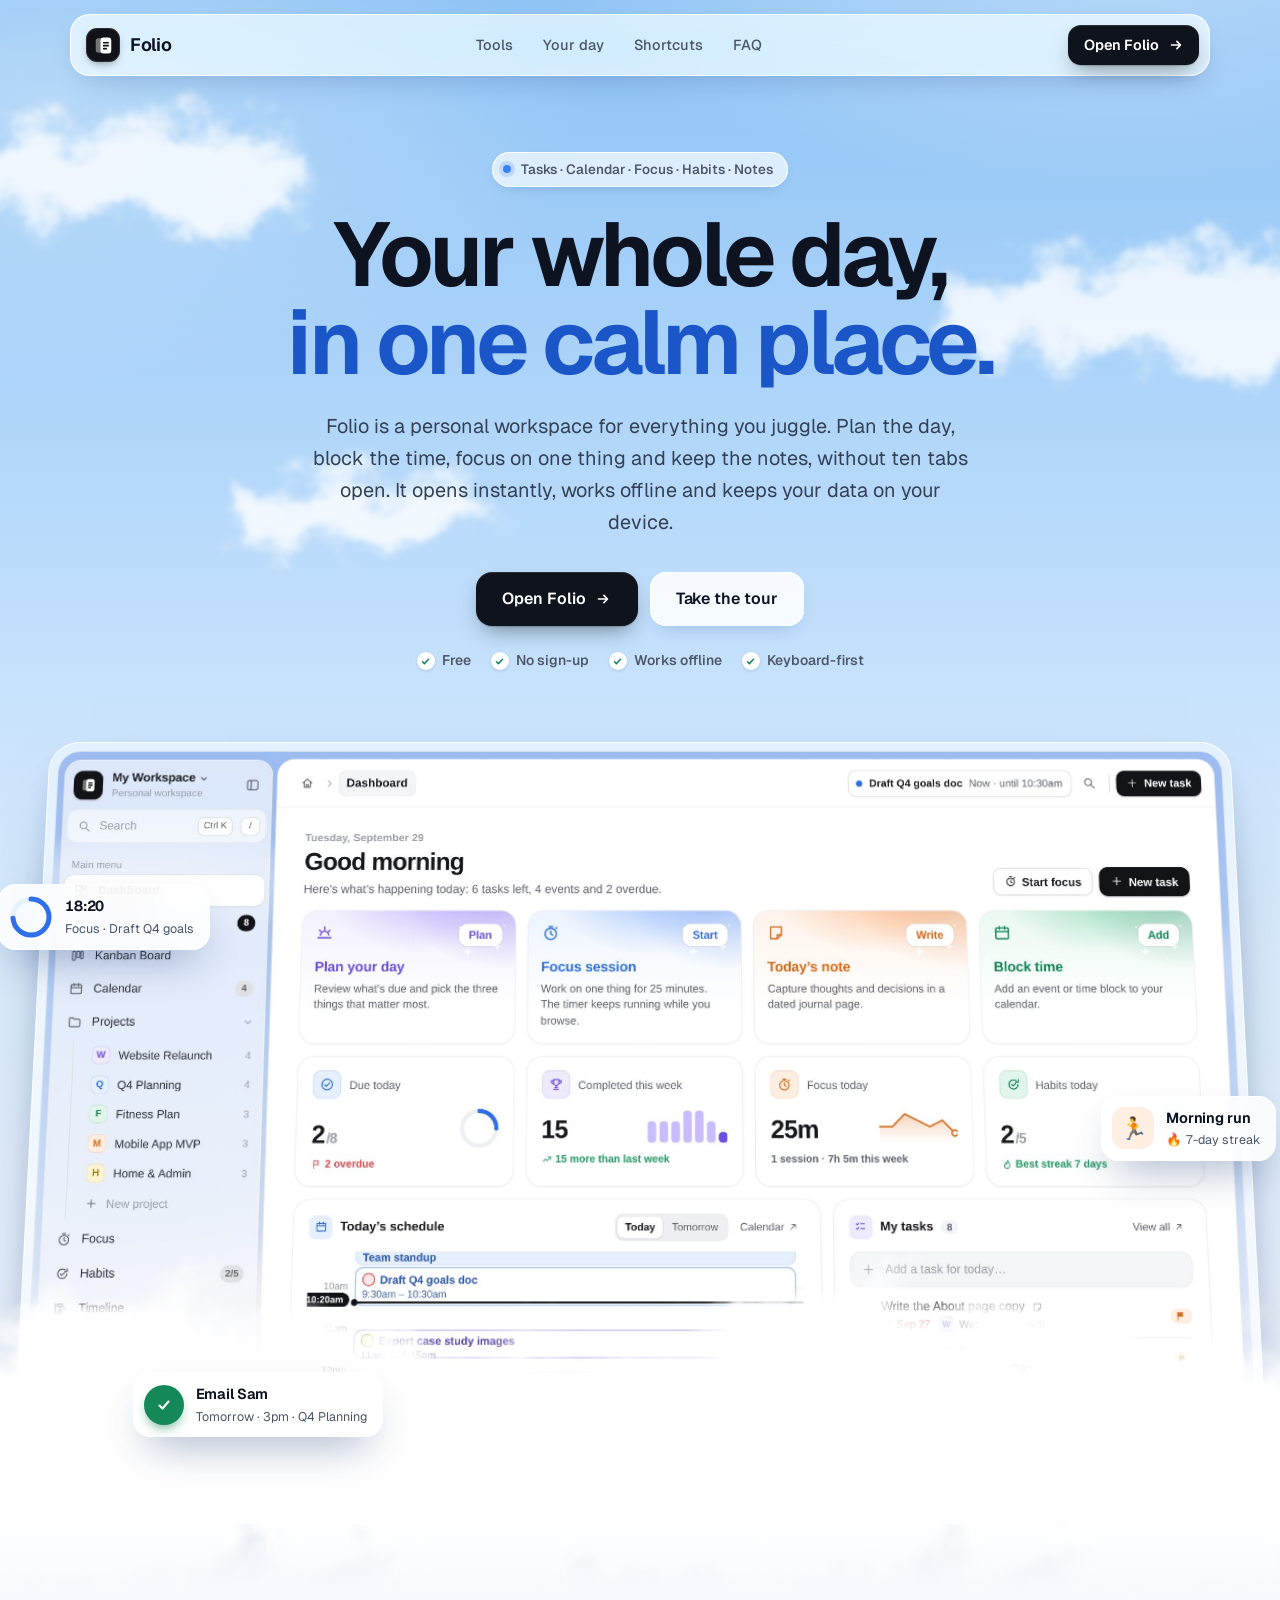
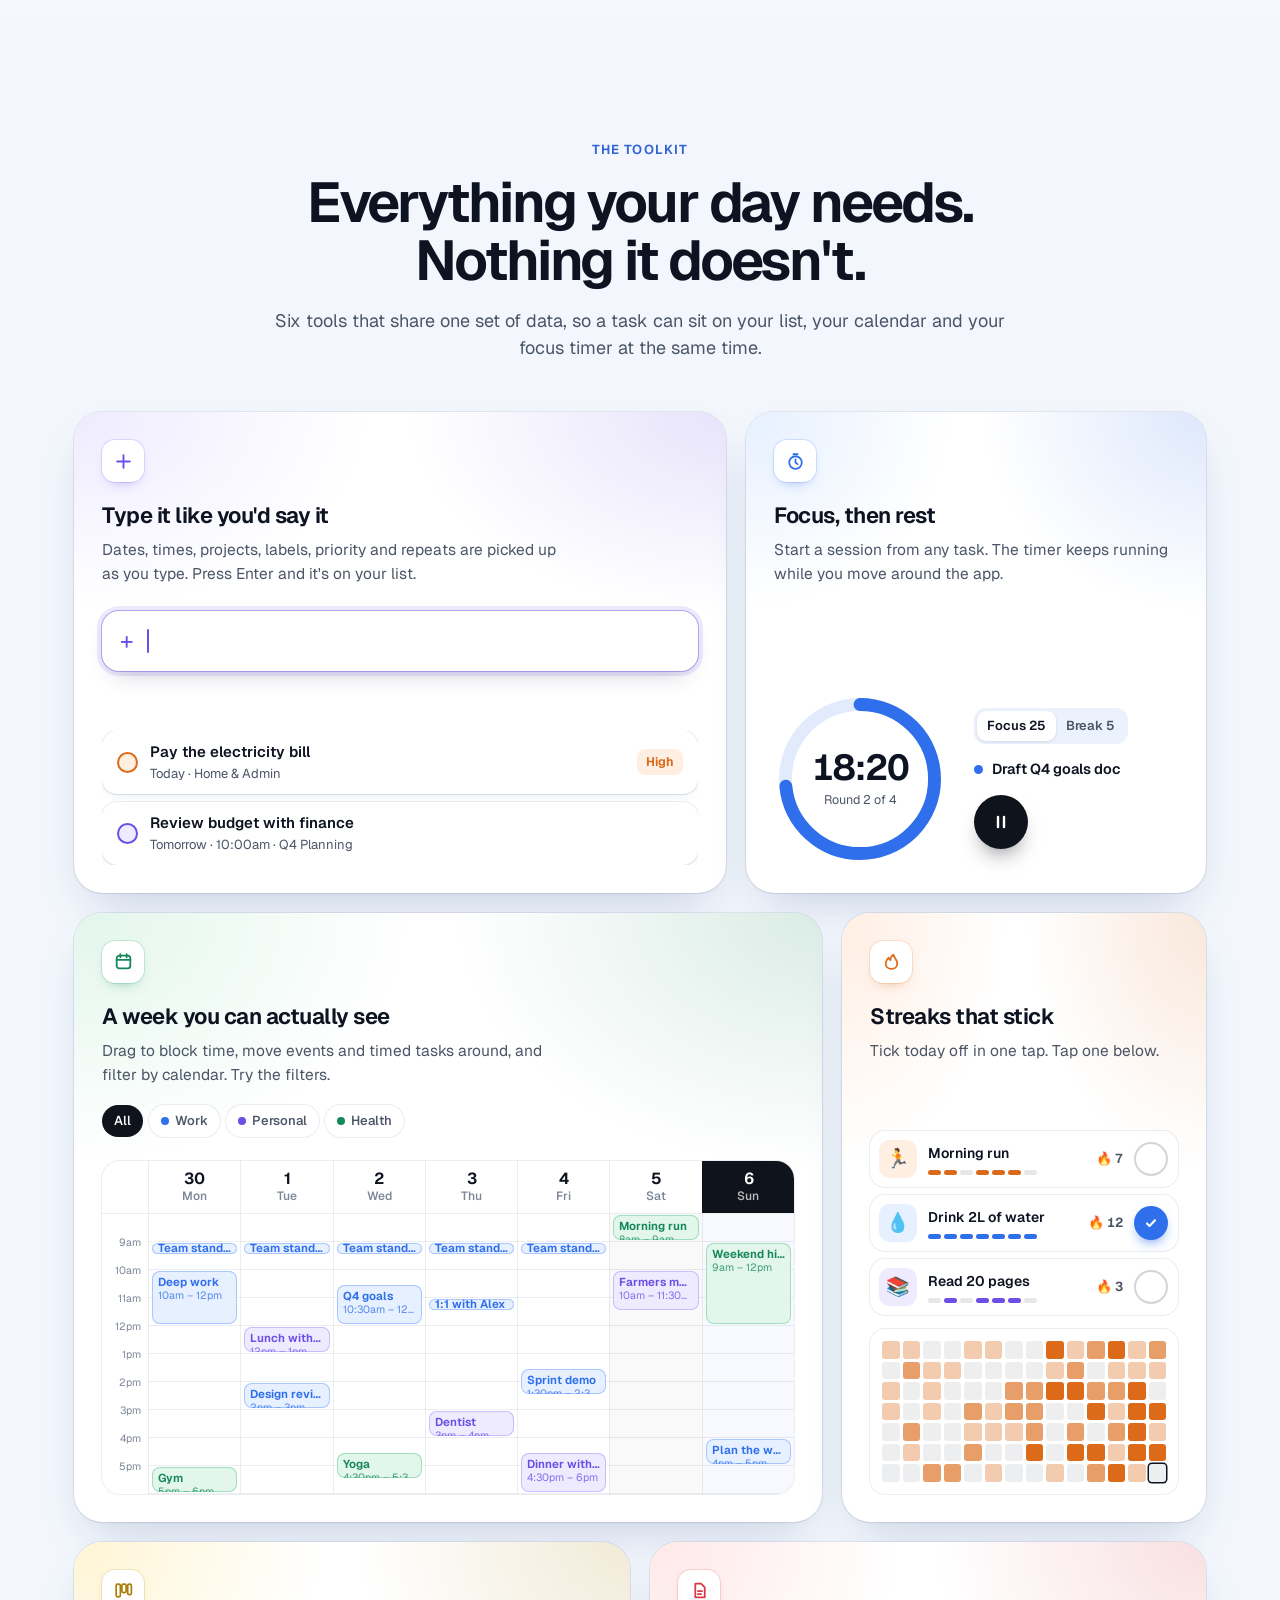
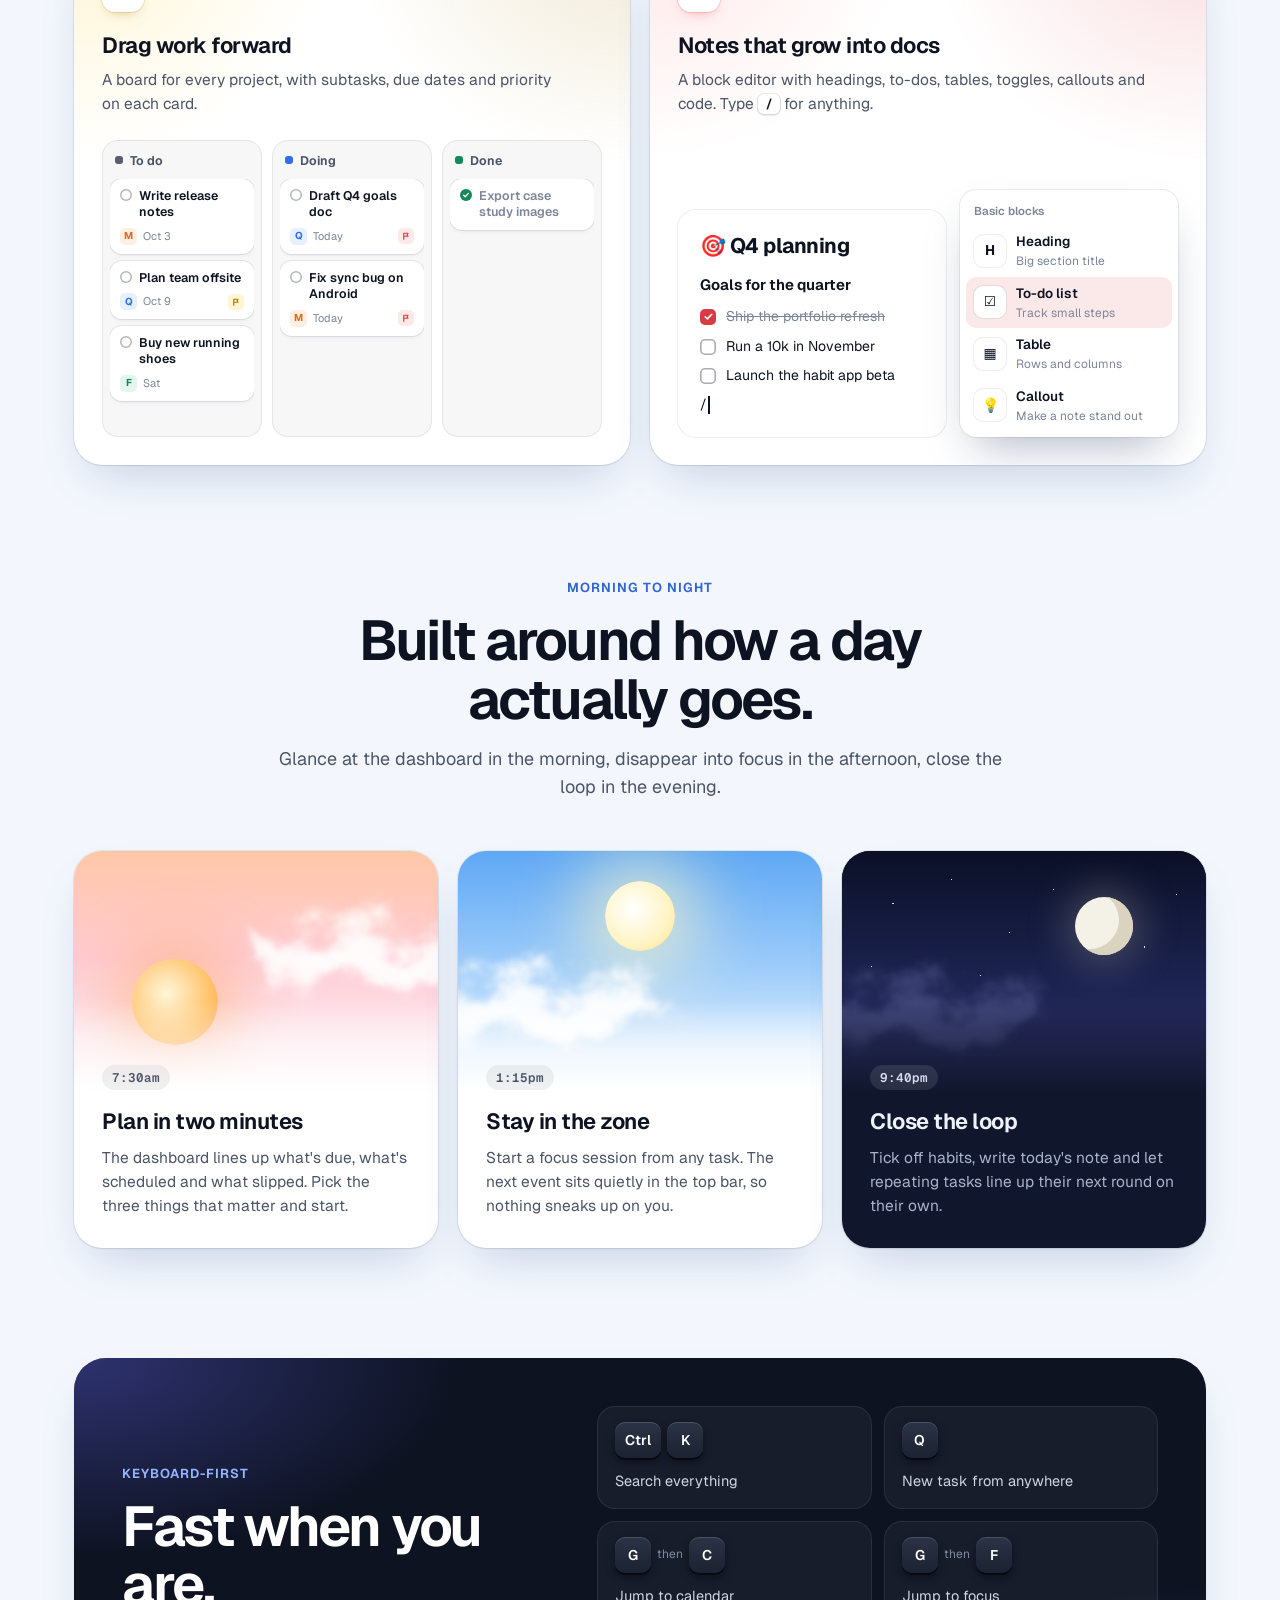
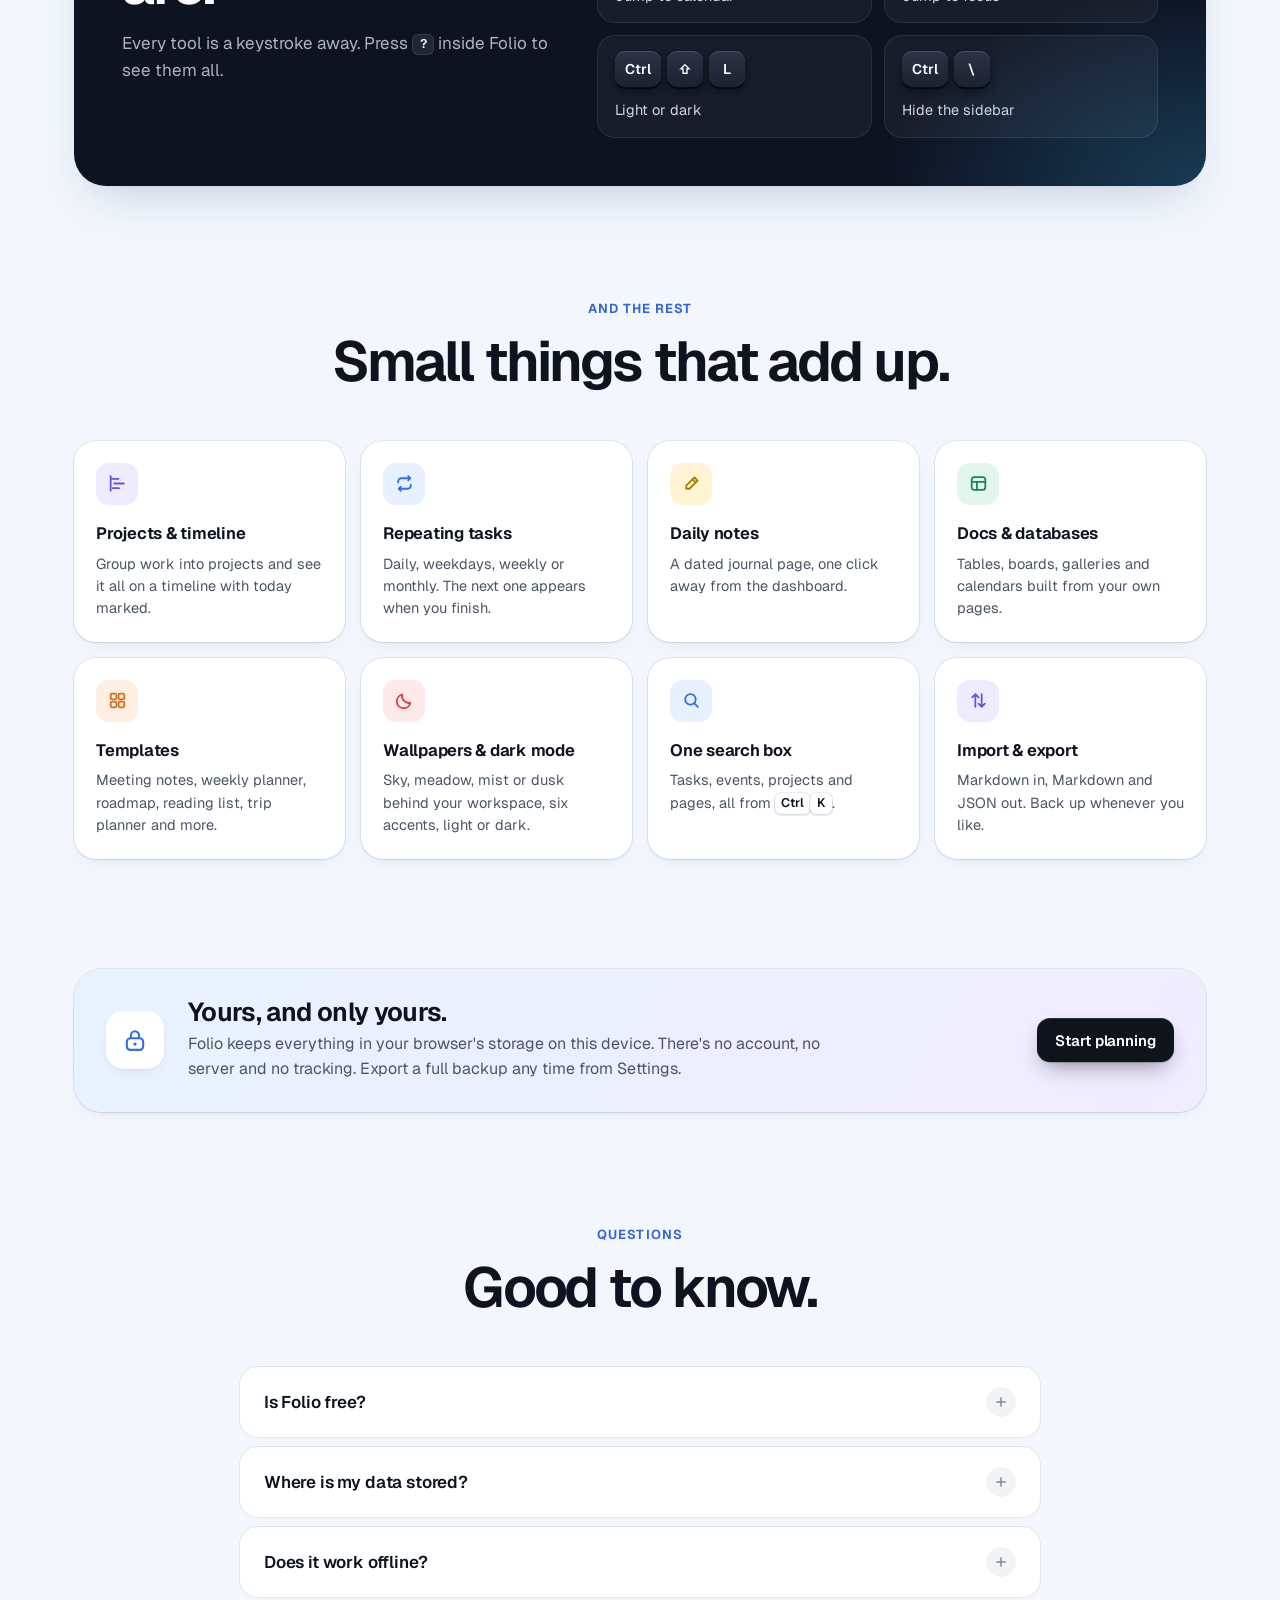
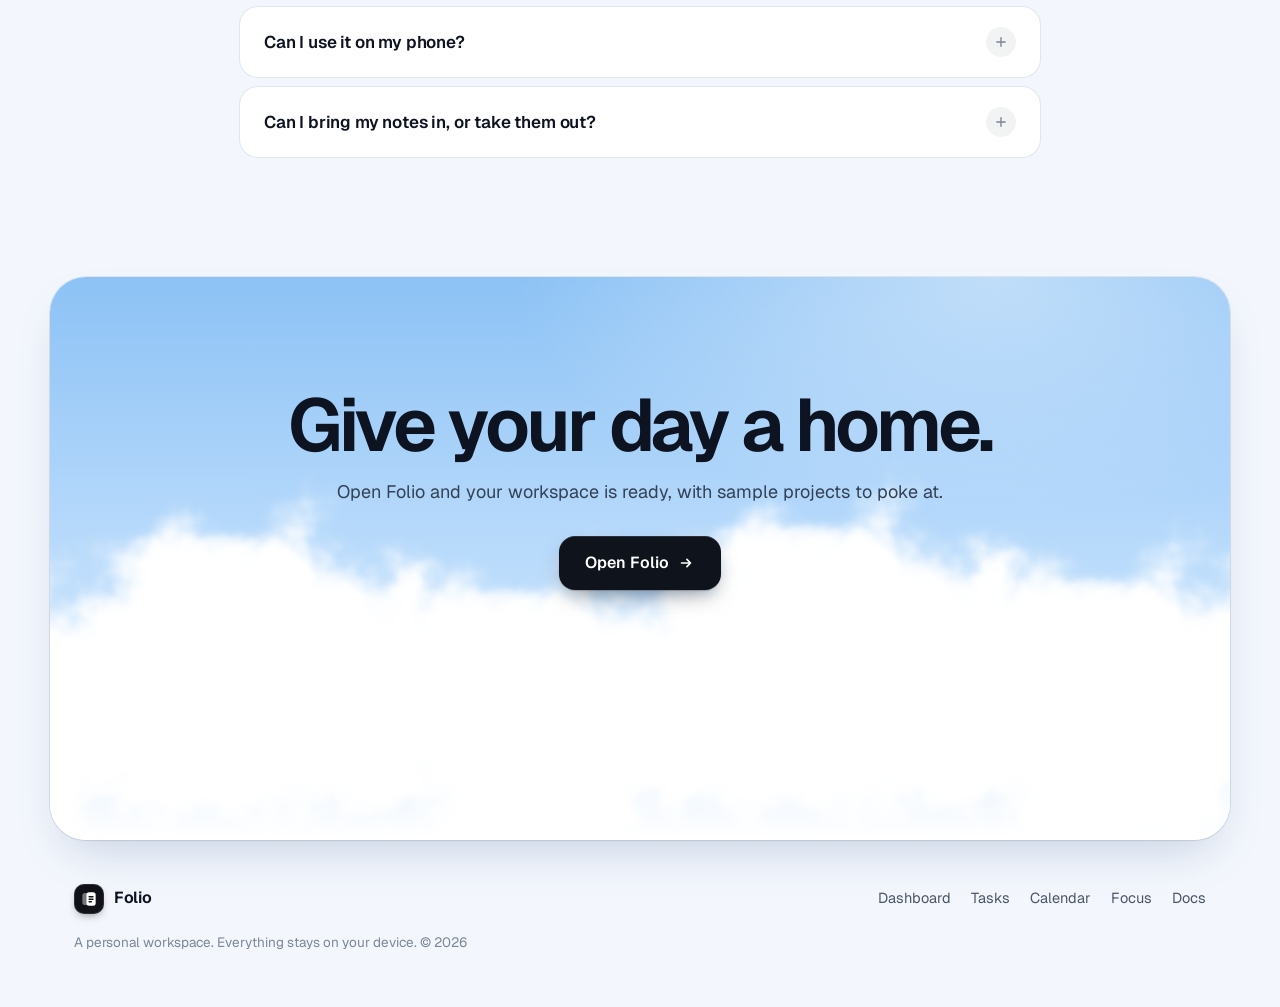
==== commit 9e8199f7: "Folio landing: theme tokens, visible-at-rest sections, solid headline accent - Move every dark-mode " ====
--- a/folio/index.html
+++ b/folio/index.html
@@ -109,7 +109,7 @@
 
       <!-- ------------------------------------------------------------ bento -->
       <section class="section" id="tools" aria-labelledby="tools-title">
-        <div class="section-head reveal">
+        <div class="section-head">
           <span class="kicker">The toolkit</span>
           <h2 id="tools-title">Everything your day needs.<br />Nothing it doesn't.</h2>
           <p>Six tools that share one set of data, so a task can sit on your list, your calendar and your focus timer at the same time.</p>
@@ -117,7 +117,7 @@
 
         <div class="bento">
           <!-- Quick add -->
-          <article class="card b-qa tone-lavender reveal" aria-labelledby="qa-title">
+          <article class="card b-qa tone-lavender" aria-labelledby="qa-title">
             <div class="card-copy">
               <span class="chip-icon"><svg viewBox="0 0 20 20"><path d="M10 4v12M4 10h12" stroke="currentColor" stroke-width="1.8" stroke-linecap="round" /></svg></span>
               <h3 id="qa-title">Type it like you'd say it</h3>
@@ -134,7 +134,7 @@
           </article>
 
           <!-- Focus -->
-          <article class="card b-focus tone-sky reveal" aria-labelledby="focus-title">
+          <article class="card b-focus tone-sky" aria-labelledby="focus-title">
             <div class="card-copy">
               <span class="chip-icon"><svg viewBox="0 0 20 20"><circle cx="10" cy="11" r="6" fill="none" stroke="currentColor" stroke-width="1.7" /><path d="M10 8v3l2 1.5M8 3h4" fill="none" stroke="currentColor" stroke-width="1.7" stroke-linecap="round" /></svg></span>
               <h3 id="focus-title">Focus, then rest</h3>
@@ -157,7 +157,7 @@
           </article>
 
           <!-- Calendar -->
-          <article class="card b-cal tone-mint reveal" aria-labelledby="cal-title">
+          <article class="card b-cal tone-mint" aria-labelledby="cal-title">
             <div class="card-copy row">
               <div>
                 <span class="chip-icon"><svg viewBox="0 0 20 20"><rect x="3.5" y="4.5" width="13" height="12" rx="2.5" fill="none" stroke="currentColor" stroke-width="1.7" /><path d="M3.5 8.5h13M7 3v3M13 3v3" stroke="currentColor" stroke-width="1.7" stroke-linecap="round" /></svg></span>
@@ -175,7 +175,7 @@
           </article>
 
           <!-- Habits -->
-          <article class="card b-habits tone-peach reveal" aria-labelledby="habit-title">
+          <article class="card b-habits tone-peach" aria-labelledby="habit-title">
             <div class="card-copy">
               <span class="chip-icon"><svg viewBox="0 0 20 20"><path d="M10 17c3.3 0 5.5-2.2 5.5-5.2 0-3.5-3-5.1-3.6-8.3-1.9 1.3-3 3.3-2.9 5.2-1-.5-1.6-1.4-1.8-2.4C6 7.6 4.5 9.4 4.5 11.8 4.5 14.8 6.7 17 10 17Z" fill="none" stroke="currentColor" stroke-width="1.7" stroke-linejoin="round" /></svg></span>
               <h3 id="habit-title">Streaks that stick</h3>
@@ -185,7 +185,7 @@
           </article>
 
           <!-- Board -->
-          <article class="card b-board tone-butter reveal" aria-labelledby="board-title">
+          <article class="card b-board tone-butter" aria-labelledby="board-title">
             <div class="card-copy">
               <span class="chip-icon"><svg viewBox="0 0 20 20"><rect x="3" y="4" width="4" height="12" rx="1.5" fill="none" stroke="currentColor" stroke-width="1.6" /><rect x="8.5" y="4" width="4" height="8" rx="1.5" fill="none" stroke="currentColor" stroke-width="1.6" /><rect x="14" y="4" width="3.5" height="10" rx="1.5" fill="none" stroke="currentColor" stroke-width="1.6" /></svg></span>
               <h3 id="board-title">Drag work forward</h3>
@@ -199,7 +199,7 @@
           </article>
 
           <!-- Docs -->
-          <article class="card b-docs tone-rose reveal" aria-labelledby="docs-title">
+          <article class="card b-docs tone-rose" aria-labelledby="docs-title">
             <div class="card-copy">
               <span class="chip-icon"><svg viewBox="0 0 20 20"><path d="M6 3.5h5.5L15 7v9.5H6z" fill="none" stroke="currentColor" stroke-width="1.7" stroke-linejoin="round" /><path d="M8.5 10.5h4M8.5 13.5h3" stroke="currentColor" stroke-width="1.7" stroke-linecap="round" /></svg></span>
               <h3 id="docs-title">Notes that grow into docs</h3>
@@ -228,25 +228,25 @@
 
       <!-- ------------------------------------------------------------ day flow -->
       <section class="section" id="day" aria-labelledby="day-title">
-        <div class="section-head reveal">
+        <div class="section-head">
           <span class="kicker">Morning to night</span>
           <h2 id="day-title">Built around how a day actually goes.</h2>
           <p>Glance at the dashboard in the morning, disappear into focus in the afternoon, close the loop in the evening.</p>
         </div>
         <div class="daygrid">
-          <article class="daycard dawn reveal">
+          <article class="daycard dawn">
             <div class="dc-sky" aria-hidden="true"><span class="orb"></span><i class="c"></i></div>
             <span class="dc-time">7:30am</span>
             <h3>Plan in two minutes</h3>
             <p>The dashboard lines up what's due, what's scheduled and what slipped. Pick the three things that matter and start.</p>
           </article>
-          <article class="daycard noon reveal">
+          <article class="daycard noon">
             <div class="dc-sky" aria-hidden="true"><span class="orb"></span><i class="c"></i></div>
             <span class="dc-time">1:15pm</span>
             <h3>Stay in the zone</h3>
             <p>Start a focus session from any task. The next event sits quietly in the top bar, so nothing sneaks up on you.</p>
           </article>
-          <article class="daycard dusk reveal">
+          <article class="daycard dusk">
             <div class="dc-sky" aria-hidden="true"><span class="orb"></span><i class="c"></i></div>
             <span class="dc-time">9:40pm</span>
             <h3>Close the loop</h3>
@@ -257,7 +257,7 @@
 
       <!-- ------------------------------------------------------------ keys -->
       <section class="section" id="keys" aria-labelledby="keys-title">
-        <div class="keys-panel reveal">
+        <div class="keys-panel">
           <div class="keys-copy">
             <span class="kicker">Keyboard-first</span>
             <h2 id="keys-title">Fast when you are.</h2>
@@ -276,25 +276,25 @@
 
       <!-- ------------------------------------------------------------ more -->
       <section class="section" aria-labelledby="more-title">
-        <div class="section-head reveal">
+        <div class="section-head">
           <span class="kicker">And the rest</span>
           <h2 id="more-title">Small things that add up.</h2>
         </div>
         <div class="minis">
-          <div class="mini reveal"><span class="mi tone-lavender"><svg viewBox="0 0 20 20" fill="none" stroke="currentColor" stroke-width="1.7" stroke-linecap="round" stroke-linejoin="round" aria-hidden="true"><path d="M4 5.5h7M7 10h9M5.5 14.5h6"/><path d="M3.5 3v14"/></svg></span><h3>Projects &amp; timeline</h3><p>Group work into projects and see it all on a timeline with today marked.</p></div>
-          <div class="mini reveal"><span class="mi tone-sky"><svg viewBox="0 0 20 20" fill="none" stroke="currentColor" stroke-width="1.7" stroke-linecap="round" stroke-linejoin="round" aria-hidden="true"><path d="M4 9V8a3 3 0 0 1 3-3h8.5M13.5 3l2 2-2 2M16 11v1a3 3 0 0 1-3 3H4.5M6.5 17l-2-2 2-2"/></svg></span><h3>Repeating tasks</h3><p>Daily, weekdays, weekly or monthly. The next one appears when you finish.</p></div>
-          <div class="mini reveal"><span class="mi tone-butter"><svg viewBox="0 0 20 20" fill="none" stroke="currentColor" stroke-width="1.7" stroke-linecap="round" stroke-linejoin="round" aria-hidden="true"><path d="M12.8 4.2l3 3L8 15H5v-3z"/><path d="M11 6l3 3"/></svg></span><h3>Daily notes</h3><p>A dated journal page, one click away from the dashboard.</p></div>
-          <div class="mini reveal"><span class="mi tone-mint"><svg viewBox="0 0 20 20" fill="none" stroke="currentColor" stroke-width="1.7" stroke-linecap="round" stroke-linejoin="round" aria-hidden="true"><rect x="3.5" y="4" width="13" height="12" rx="2.5"/><path d="M3.5 8.5h13M8.5 8.5V16"/></svg></span><h3>Docs &amp; databases</h3><p>Tables, boards, galleries and calendars built from your own pages.</p></div>
-          <div class="mini reveal"><span class="mi tone-peach"><svg viewBox="0 0 20 20" fill="none" stroke="currentColor" stroke-width="1.7" stroke-linecap="round" stroke-linejoin="round" aria-hidden="true"><rect x="3.5" y="3.5" width="5.5" height="5.5" rx="1.5"/><rect x="11" y="3.5" width="5.5" height="5.5" rx="1.5"/><rect x="3.5" y="11" width="5.5" height="5.5" rx="1.5"/><rect x="11" y="11" width="5.5" height="5.5" rx="1.5"/></svg></span><h3>Templates</h3><p>Meeting notes, weekly planner, roadmap, reading list, trip planner and more.</p></div>
-          <div class="mini reveal"><span class="mi tone-rose"><svg viewBox="0 0 20 20" fill="none" stroke="currentColor" stroke-width="1.7" stroke-linecap="round" stroke-linejoin="round" aria-hidden="true"><path d="M15.5 12.2A6.5 6.5 0 0 1 7.8 4.5a6.5 6.5 0 1 0 7.7 7.7z"/></svg></span><h3>Wallpapers &amp; dark mode</h3><p>Sky, meadow, mist or dusk behind your workspace, six accents, light or dark.</p></div>
-          <div class="mini reveal"><span class="mi tone-sky"><svg viewBox="0 0 20 20" fill="none" stroke="currentColor" stroke-width="1.7" stroke-linecap="round" stroke-linejoin="round" aria-hidden="true"><circle cx="9" cy="9" r="5"/><path d="m16 16-3.3-3.3"/></svg></span><h3>One search box</h3><p>Tasks, events, projects and pages, all from <kbd data-mod>⌘</kbd><kbd>K</kbd>.</p></div>
-          <div class="mini reveal"><span class="mi tone-lavender"><svg viewBox="0 0 20 20" fill="none" stroke="currentColor" stroke-width="1.7" stroke-linecap="round" stroke-linejoin="round" aria-hidden="true"><path d="M7 16V4M4 7l3-3 3 3M13 4v12M10 13l3 3 3-3"/></svg></span><h3>Import &amp; export</h3><p>Markdown in, Markdown and JSON out. Back up whenever you like.</p></div>
+          <div class="mini"><span class="mi tone-lavender"><svg viewBox="0 0 20 20" fill="none" stroke="currentColor" stroke-width="1.7" stroke-linecap="round" stroke-linejoin="round" aria-hidden="true"><path d="M4 5.5h7M7 10h9M5.5 14.5h6"/><path d="M3.5 3v14"/></svg></span><h3>Projects &amp; timeline</h3><p>Group work into projects and see it all on a timeline with today marked.</p></div>
+          <div class="mini"><span class="mi tone-sky"><svg viewBox="0 0 20 20" fill="none" stroke="currentColor" stroke-width="1.7" stroke-linecap="round" stroke-linejoin="round" aria-hidden="true"><path d="M4 9V8a3 3 0 0 1 3-3h8.5M13.5 3l2 2-2 2M16 11v1a3 3 0 0 1-3 3H4.5M6.5 17l-2-2 2-2"/></svg></span><h3>Repeating tasks</h3><p>Daily, weekdays, weekly or monthly. The next one appears when you finish.</p></div>
+          <div class="mini"><span class="mi tone-butter"><svg viewBox="0 0 20 20" fill="none" stroke="currentColor" stroke-width="1.7" stroke-linecap="round" stroke-linejoin="round" aria-hidden="true"><path d="M12.8 4.2l3 3L8 15H5v-3z"/><path d="M11 6l3 3"/></svg></span><h3>Daily notes</h3><p>A dated journal page, one click away from the dashboard.</p></div>
+          <div class="mini"><span class="mi tone-mint"><svg viewBox="0 0 20 20" fill="none" stroke="currentColor" stroke-width="1.7" stroke-linecap="round" stroke-linejoin="round" aria-hidden="true"><rect x="3.5" y="4" width="13" height="12" rx="2.5"/><path d="M3.5 8.5h13M8.5 8.5V16"/></svg></span><h3>Docs &amp; databases</h3><p>Tables, boards, galleries and calendars built from your own pages.</p></div>
+          <div class="mini"><span class="mi tone-peach"><svg viewBox="0 0 20 20" fill="none" stroke="currentColor" stroke-width="1.7" stroke-linecap="round" stroke-linejoin="round" aria-hidden="true"><rect x="3.5" y="3.5" width="5.5" height="5.5" rx="1.5"/><rect x="11" y="3.5" width="5.5" height="5.5" rx="1.5"/><rect x="3.5" y="11" width="5.5" height="5.5" rx="1.5"/><rect x="11" y="11" width="5.5" height="5.5" rx="1.5"/></svg></span><h3>Templates</h3><p>Meeting notes, weekly planner, roadmap, reading list, trip planner and more.</p></div>
+          <div class="mini"><span class="mi tone-rose"><svg viewBox="0 0 20 20" fill="none" stroke="currentColor" stroke-width="1.7" stroke-linecap="round" stroke-linejoin="round" aria-hidden="true"><path d="M15.5 12.2A6.5 6.5 0 0 1 7.8 4.5a6.5 6.5 0 1 0 7.7 7.7z"/></svg></span><h3>Wallpapers &amp; dark mode</h3><p>Sky, meadow, mist or dusk behind your workspace, six accents, light or dark.</p></div>
+          <div class="mini"><span class="mi tone-sky"><svg viewBox="0 0 20 20" fill="none" stroke="currentColor" stroke-width="1.7" stroke-linecap="round" stroke-linejoin="round" aria-hidden="true"><circle cx="9" cy="9" r="5"/><path d="m16 16-3.3-3.3"/></svg></span><h3>One search box</h3><p>Tasks, events, projects and pages, all from <kbd data-mod>⌘</kbd><kbd>K</kbd>.</p></div>
+          <div class="mini"><span class="mi tone-lavender"><svg viewBox="0 0 20 20" fill="none" stroke="currentColor" stroke-width="1.7" stroke-linecap="round" stroke-linejoin="round" aria-hidden="true"><path d="M7 16V4M4 7l3-3 3 3M13 4v12M10 13l3 3 3-3"/></svg></span><h3>Import &amp; export</h3><p>Markdown in, Markdown and JSON out. Back up whenever you like.</p></div>
         </div>
       </section>
 
       <!-- ------------------------------------------------------------ privacy -->
       <section class="section" aria-labelledby="local-title">
-        <div class="local reveal">
+        <div class="local">
           <span class="local-icon" aria-hidden="true"><svg viewBox="0 0 24 24"><rect x="5" y="10.5" width="14" height="10" rx="3" fill="none" stroke="currentColor" stroke-width="1.8" /><path d="M8.5 10.5V8a3.5 3.5 0 0 1 7 0v2.5" fill="none" stroke="currentColor" stroke-width="1.8" /><circle cx="12" cy="15.5" r="1.4" fill="currentColor" /></svg></span>
           <div>
             <h2 id="local-title">Yours, and only yours.</h2>
@@ -306,11 +306,11 @@
 
       <!-- ------------------------------------------------------------ faq -->
       <section class="section faq-wrap" id="faq" aria-labelledby="faq-title">
-        <div class="section-head reveal">
+        <div class="section-head">
           <span class="kicker">Questions</span>
           <h2 id="faq-title">Good to know.</h2>
         </div>
-        <div class="faq reveal">
+        <div class="faq">
           <details>
             <summary>Is Folio free?</summary>
             <p>Yes. It's a static web app with no account and no subscription. Open it and start using it.</p>
@@ -338,7 +338,7 @@
       <section class="final sky" aria-labelledby="final-title">
         <div class="sky-stars" aria-hidden="true"></div>
         <div class="cloudbank" aria-hidden="true"><i class="c c1"></i><i class="c c2"></i><i class="c c3"></i><i class="c c4"></i><i class="c c5"></i><i class="c c6"></i></div>
-        <div class="final-copy reveal">
+        <div class="final-copy">
           <h2 id="final-title">Give your day a home.</h2>
           <p>Open Folio and your workspace is ready, with sample projects to poke at.</p>
           <a class="btn btn-ink btn-lg" href="app.html#/home">
--- a/folio/css/landing.css
+++ b/folio/css/landing.css
@@ -33,10 +33,24 @@
   --rose-bg: #ffe8e8; --rose-fg: #d93a44; --rose-mid: #ffb5b8;
   --butter-bg: #fff5d4; --butter-fg: #a87c06; --butter-mid: #f3d983;
   --slate-bg: #eef0f3; --slate-fg: #585f6c; --slate-mid: #cbd0d8;
+
+  --hero-accent: #1b56c9;
+  --kicker: #3165d4;
+  --stars-opacity: 0;
+  --drift-opacity: 0.8;
+  --shot-frame: rgba(255, 255, 255, 0.45);
+  --shot-edge: rgba(255, 255, 255, 0.85);
+  --shot-shadow: 0 50px 90px -40px rgba(20, 50, 110, 0.55), 0 14px 34px -14px rgba(20, 50, 110, 0.3);
+  --local-bg: linear-gradient(120deg, #e8f2ff 0%, #f1ecff 100%);
+  --dawn-sky: linear-gradient(180deg, #ffc7a8 0%, #ffcbd3 45%, #fde7ef 80%);
+  --noon-sky: linear-gradient(180deg, #5fa8f5 0%, #9fcdfa 50%, #dcedfd 85%);
+  --night-card: #10172c;
+  --dc-cloud-opacity: 1;
 }
 
 @media (prefers-color-scheme: dark) {
-  :root {
+  :root:not([data-theme="light"]) {
+    color-scheme: dark;
     --page: #0a0f1a;
     --ink: #eef2f8;
     --ink-2: #a5aec0;
@@ -66,7 +80,63 @@
     --rose-bg: #381a1d; --rose-fg: #ff8a90; --rose-mid: #6d2a30;
     --butter-bg: #322a10; --butter-fg: #efc85a; --butter-mid: #66531c;
     --slate-bg: #202227; --slate-fg: #a7adb9; --slate-mid: #3a3e47;
+    --hero-accent: #9cc3ff;
+    --kicker: #8fb0ff;
+    --stars-opacity: 0.75;
+    --drift-opacity: 0.35;
+    --shot-frame: rgba(255, 255, 255, 0.06);
+    --shot-edge: rgba(255, 255, 255, 0.1);
+    --shot-shadow: 0 50px 90px -40px rgba(0, 0, 0, 0.8), 0 14px 34px -14px rgba(0, 0, 0, 0.5);
+    --local-bg: linear-gradient(120deg, #101b33 0%, #181432 100%);
+    --dawn-sky: linear-gradient(180deg, #6a3a4c 0%, #8a4c55 45%, #3a2b3c 85%);
+    --noon-sky: linear-gradient(180deg, #1d4f9e 0%, #2d69be 50%, #1b2d4d 85%);
+    --night-card: #0c1224;
+    --dc-cloud-opacity: 0.35;
   }
+}
+:root[data-theme="dark"] {
+  color-scheme: dark;
+  --page: #0a0f1a;
+  --ink: #eef2f8;
+  --ink-2: #a5aec0;
+  --ink-3: #6d788c;
+  --line: rgba(255, 255, 255, 0.08);
+  --card-solid: #111826;
+  --glass: rgba(17, 24, 38, 0.6);
+  --glass-strong: rgba(17, 24, 38, 0.86);
+  --glass-edge: rgba(255, 255, 255, 0.08);
+  --shadow-sm: 0 1px 2px rgba(0, 0, 0, 0.4), 0 6px 18px -10px rgba(0, 0, 0, 0.6);
+  --shadow: 0 1px 2px rgba(0, 0, 0, 0.4), 0 22px 50px -18px rgba(0, 0, 0, 0.7);
+  --btn-ink: #f2f4f8;
+  --btn-ink-hover: #ffffff;
+  --btn-ink-text: #0d1320;
+  --focus-ring: rgba(131, 173, 255, 0.55);
+
+  --sky-1: #07112a;
+  --sky-2: #0f2149;
+  --sky-3: #1b3264;
+  --cloud: #293d66;
+  --lead: #b9c4d8;
+
+  --lavender-bg: #231e3d; --lavender-fg: #b3a3ff; --lavender-mid: #4b3f86;
+  --sky-bg: #172641; --sky-fg: #83adff; --sky-mid: #2e4d85;
+  --mint-bg: #132c21; --mint-fg: #5fd3a0; --mint-mid: #245a41;
+  --peach-bg: #35220f; --peach-fg: #ffa56a; --peach-mid: #6b4221;
+  --rose-bg: #381a1d; --rose-fg: #ff8a90; --rose-mid: #6d2a30;
+  --butter-bg: #322a10; --butter-fg: #efc85a; --butter-mid: #66531c;
+  --slate-bg: #202227; --slate-fg: #a7adb9; --slate-mid: #3a3e47;
+  --hero-accent: #9cc3ff;
+  --kicker: #8fb0ff;
+  --stars-opacity: 0.75;
+  --drift-opacity: 0.35;
+  --shot-frame: rgba(255, 255, 255, 0.06);
+  --shot-edge: rgba(255, 255, 255, 0.1);
+  --shot-shadow: 0 50px 90px -40px rgba(0, 0, 0, 0.8), 0 14px 34px -14px rgba(0, 0, 0, 0.5);
+  --local-bg: linear-gradient(120deg, #101b33 0%, #181432 100%);
+  --dawn-sky: linear-gradient(180deg, #6a3a4c 0%, #8a4c55 45%, #3a2b3c 85%);
+  --noon-sky: linear-gradient(180deg, #1d4f9e 0%, #2d69be 50%, #1b2d4d 85%);
+  --night-card: #0c1224;
+  --dc-cloud-opacity: 0.35;
 }
 
 .tone-lavender { --t-bg: var(--lavender-bg); --t-fg: var(--lavender-fg); --t-mid: var(--lavender-mid); }
@@ -139,7 +209,7 @@
     linear-gradient(180deg, var(--sky-1) 0%, var(--sky-2) 30%, var(--sky-3) 58%, var(--page) 92%);
 }
 .sky-stars {
-  display: none; position: absolute; inset: 0 0 40% 0; z-index: -1; pointer-events: none; opacity: 0.75;
+  position: absolute; inset: 0 0 40% 0; z-index: -1; pointer-events: none; opacity: var(--stars-opacity);
   background-image:
     radial-gradient(1.4px 1.4px at 8% 14%, #fff 50%, transparent 52%), radial-gradient(1px 1px at 17% 32%, #fff 50%, transparent 52%),
     radial-gradient(1.2px 1.2px at 26% 9%, #fff 50%, transparent 52%), radial-gradient(1px 1px at 34% 26%, #fff 50%, transparent 52%),
@@ -148,9 +218,6 @@
     radial-gradient(1.5px 1.5px at 78% 11%, #fff 50%, transparent 52%), radial-gradient(1px 1px at 86% 29%, #fff 50%, transparent 52%),
     radial-gradient(1.3px 1.3px at 93% 16%, #fff 50%, transparent 52%), radial-gradient(1px 1px at 4% 38%, #fff 50%, transparent 52%),
     radial-gradient(1px 1px at 39% 44%, #fff 50%, transparent 52%), radial-gradient(1.2px 1.2px at 72% 41%, #fff 50%, transparent 52%);
-}
-@media (prefers-color-scheme: dark) {
-  .sky-stars { display: block; }
 }
 
 /* A cloud is a soft ellipse that the SVG filter blurs and breaks up. */
@@ -165,16 +232,13 @@
 .cloudbank .c6 { left: 80%; top: 30px; width: 20%; height: 250px; }
 
 .drift { position: absolute; z-index: 0; pointer-events: none; will-change: transform; animation: drift 38s ease-in-out infinite alternate; }
-.drift i { display: block; width: 380px; height: 110px; border-radius: 50%; background: var(--cloud); opacity: 0.8; filter: url(#cloud-sm); }
+.drift i { display: block; width: 380px; height: 110px; border-radius: 50%; background: var(--cloud); opacity: var(--drift-opacity); filter: url(#cloud-sm); }
 .drift-a { top: 118px; left: -6%; }
 .drift-b { top: 250px; right: -8%; animation-duration: 46s; animation-delay: -12s; }
-.drift-b i { width: 440px; height: 120px; opacity: 0.6; }
+.drift-b i { width: 440px; height: 120px; }
 .drift-c { top: 470px; left: 18%; animation-duration: 54s; animation-delay: -20s; }
-.drift-c i { width: 260px; height: 80px; opacity: 0.5; }
+.drift-c i { width: 260px; height: 80px; }
 @keyframes drift { from { transform: translateX(-40px); } to { transform: translateX(60px); } }
-@media (prefers-color-scheme: dark) {
-  .drift i { opacity: 0.35; }
-}
 
 /* ------------------------------------------------------------------ hero */
 .hero { padding: 152px 24px 0; text-align: center; }
@@ -186,10 +250,7 @@
 }
 .eyebrow-dot { width: 8px; height: 8px; border-radius: 50%; background: #3b82f6; box-shadow: 0 0 0 4px rgba(59, 130, 246, 0.2); animation: pulse 2.4s ease-in-out infinite; }
 h1 { font-size: clamp(44px, 7.2vw, 90px); line-height: 0.98; letter-spacing: -0.047em; margin: 24px 0 24px; }
-.grad { background: linear-gradient(95deg, #1d4ed8 0%, #5b3fd6 55%, #9a3fc4 100%); -webkit-background-clip: text; background-clip: text; color: transparent; padding-bottom: 0.06em; }
-@media (prefers-color-scheme: dark) {
-  .grad { background-image: linear-gradient(95deg, #8fb6ff 0%, #b69cff 55%, #f19ad2 100%); }
-}
+.grad { color: var(--hero-accent); }
 .lead { font-size: clamp(17px, 1.55vw, 20px); color: var(--lead); max-width: 660px; margin: 0 auto; line-height: 1.6; }
 .cta-row { display: flex; gap: 12px; justify-content: center; flex-wrap: wrap; margin-top: 34px; }
 .ticks { list-style: none; padding: 0; margin: 24px 0 0; display: flex; gap: 8px 20px; justify-content: center; flex-wrap: wrap; font-size: 14px; font-weight: 550; color: var(--ink-2); }
@@ -202,14 +263,11 @@
 .hero-stage { position: relative; max-width: 1180px; margin: 70px auto 0; padding-bottom: 140px; }
 .shot {
   position: relative; z-index: 2; margin: 0; padding: 10px; border-radius: 30px;
-  background: rgba(255, 255, 255, 0.45);
-  box-shadow: inset 0 0 0 1px rgba(255, 255, 255, 0.85), 0 50px 90px -40px rgba(20, 50, 110, 0.55), 0 14px 34px -14px rgba(20, 50, 110, 0.3);
+  background: var(--shot-frame);
+  box-shadow: inset 0 0 0 1px var(--shot-edge), var(--shot-shadow);
   transform: perspective(2200px) rotateX(var(--tilt, 0deg)); transform-origin: 50% 0;
 }
 .shot img { width: 100%; height: auto; border-radius: 21px; box-shadow: 0 0 0 1px rgba(15, 30, 60, 0.06); }
-@media (prefers-color-scheme: dark) {
-  .shot { background: rgba(255, 255, 255, 0.06); box-shadow: inset 0 0 0 1px rgba(255, 255, 255, 0.1), 0 50px 90px -40px rgba(0, 0, 0, 0.8); }
-}
 
 .float {
   position: absolute; z-index: 6; display: flex; align-items: center; gap: 12px; padding: 11px 16px 11px 11px; border-radius: 18px; text-align: left;
@@ -234,15 +292,10 @@
 /* ------------------------------------------------------------------ sections */
 .section { max-width: 1180px; margin: 0 auto; padding: 110px 24px 0; }
 .section-head { text-align: center; max-width: 740px; margin: 0 auto 50px; }
-.kicker { display: inline-block; margin-bottom: 14px; font-size: 13px; font-weight: 650; letter-spacing: 0.08em; text-transform: uppercase; color: #3165d4; }
-@media (prefers-color-scheme: dark) {
-  .kicker { color: #8fb0ff; }
-}
+.kicker { display: inline-block; margin-bottom: 14px; font-size: 13px; font-weight: 650; letter-spacing: 0.08em; text-transform: uppercase; color: var(--kicker); }
 h2 { font-size: clamp(32px, 4.6vw, 56px); line-height: 1.04; letter-spacing: -0.038em; margin-bottom: 16px; }
 .section-head p { margin: 0; font-size: 18px; color: var(--ink-2); }
 
-.reveal { opacity: 0; transform: translateY(24px); transition: opacity 0.75s cubic-bezier(0.2, 0.7, 0.2, 1), transform 0.75s cubic-bezier(0.2, 0.7, 0.2, 1); }
-.reveal.in, html:not(.js) .reveal { opacity: 1; transform: none; }
 
 /* ------------------------------------------------------------------ bento */
 .bento { display: grid; grid-template-columns: repeat(12, minmax(0, 1fr)); gap: 20px; grid-auto-flow: row dense; }
@@ -446,11 +499,11 @@
 .daycard { position: relative; isolation: isolate; overflow: hidden; padding: 214px 28px 30px; border-radius: 28px; background: var(--card-solid); box-shadow: 0 0 0 1px var(--line), var(--shadow); }
 .dc-sky { position: absolute; z-index: -1; left: 0; right: 0; top: 0; height: 240px; overflow: hidden; }
 .dc-sky::after { content: ''; position: absolute; left: 0; right: 0; bottom: 0; height: 90px; background: linear-gradient(180deg, transparent, var(--card-solid)); }
-.dawn .dc-sky { background: linear-gradient(180deg, #ffc7a8 0%, #ffcbd3 45%, #fde7ef 80%); }
-.noon .dc-sky { background: linear-gradient(180deg, #5fa8f5 0%, #9fcdfa 50%, #dcedfd 85%); }
-.dusk { background: #10172c; color: #eef2fb; }
+.dawn .dc-sky { background: var(--dawn-sky); }
+.noon .dc-sky { background: var(--noon-sky); }
+.dusk { background: var(--night-card); color: #eef2fb; }
 .dusk .dc-sky { background: linear-gradient(180deg, #0b1027 0%, #1c2350 55%, #33306b 100%); }
-.dusk .dc-sky::after { background: linear-gradient(180deg, transparent, #10172c); }
+.dusk .dc-sky::after { background: linear-gradient(180deg, transparent, var(--night-card)); }
 .dusk .dc-sky::before {
   content: ''; position: absolute; inset: 0; opacity: 0.85;
   background-image:
@@ -463,8 +516,8 @@
 .dawn .orb { width: 86px; height: 86px; left: 16%; top: 108px; background: radial-gradient(circle at 40% 40%, #fff6d9, #ffc36b 60%, #ff9f5a); box-shadow: 0 0 60px 20px rgba(255, 170, 90, 0.45); }
 .noon .orb { width: 70px; height: 70px; left: calc(50% - 35px); top: 30px; background: radial-gradient(circle at 40% 40%, #fff, #fff4c4 60%, #ffe18a); box-shadow: 0 0 70px 26px rgba(255, 246, 200, 0.7); }
 .dusk .orb { width: 58px; height: 58px; right: 20%; top: 46px; background: #f4f1e6; box-shadow: inset -14px -6px 0 0 #d9d3bf, 0 0 40px 8px rgba(230, 225, 200, 0.25); }
-.dc-sky .c { position: absolute; display: block; border-radius: 50%; background: rgba(255, 255, 255, 0.92); filter: url(#cloud-sm); }
-.dawn .dc-sky .c { width: 220px; height: 60px; right: -30px; top: 70px; opacity: 0.75; }
+.dc-sky .c { position: absolute; display: block; border-radius: 50%; background: rgba(255, 255, 255, 0.92); opacity: var(--dc-cloud-opacity); filter: url(#cloud-sm); }
+.dawn .dc-sky .c { width: 220px; height: 60px; right: -30px; top: 70px; }
 .noon .dc-sky .c { width: 260px; height: 70px; left: -50px; top: 120px; }
 .dusk .dc-sky .c { width: 240px; height: 60px; left: -40px; top: 130px; background: rgba(120, 130, 190, 0.35); }
 .dc-time { display: inline-block; padding: 4px 10px; border-radius: 999px; font: 600 12.5px/1.4 var(--mono); background: color-mix(in srgb, var(--ink) 6%, transparent); color: var(--ink-2); }
@@ -472,13 +525,6 @@
 .daycard h3 { font-size: 22px; letter-spacing: -0.022em; margin: 14px 0 8px; }
 .daycard p { margin: 0; color: var(--ink-2); font-size: 15.5px; }
 .dusk p { color: #a9b3cb; }
-@media (prefers-color-scheme: dark) {
-  .dawn .dc-sky { background: linear-gradient(180deg, #6a3a4c 0%, #8a4c55 45%, #3a2b3c 85%); }
-  .noon .dc-sky { background: linear-gradient(180deg, #1d4f9e 0%, #2d69be 50%, #1b2d4d 85%); }
-  .dusk { background: #0c1224; }
-  .dusk .dc-sky::after { background: linear-gradient(180deg, transparent, #0c1224); }
-  .dc-sky .c { opacity: 0.35 !important; }
-}
 
 /* ------------------------------------------------------------------ keys */
 .keys-panel {
@@ -513,16 +559,13 @@
 /* ------------------------------------------------------------------ local */
 .local {
   display: flex; align-items: center; gap: 24px; padding: 30px 32px; border-radius: 28px;
-  background: linear-gradient(120deg, #e8f2ff 0%, #f1ecff 100%); box-shadow: 0 0 0 1px var(--line), var(--shadow-sm);
+  background: var(--local-bg); box-shadow: 0 0 0 1px var(--line), var(--shadow-sm);
 }
 .local-icon { width: 58px; height: 58px; border-radius: 17px; flex: none; display: flex; align-items: center; justify-content: center; background: var(--card-solid); color: var(--sky-fg); box-shadow: var(--shadow-sm); }
 .local-icon svg { width: 28px; height: 28px; }
 .local h2 { font-size: 26px; letter-spacing: -0.025em; margin: 0 0 6px; }
 .local p { margin: 0; max-width: 640px; color: var(--ink-2); }
 .local .btn { margin-left: auto; }
-@media (prefers-color-scheme: dark) {
-  .local { background: linear-gradient(120deg, #101b33 0%, #181432 100%); }
-}
 
 /* ------------------------------------------------------------------ faq */
 .faq { max-width: 800px; margin: 0 auto; display: flex; flex-direction: column; gap: 10px; }
@@ -569,7 +612,6 @@
 @media (prefers-reduced-motion: reduce) {
   html { scroll-behavior: auto; }
   *, *::before, *::after { animation-duration: 0.01ms !important; animation-iteration-count: 1 !important; transition-duration: 0.01ms !important; }
-  .reveal { opacity: 1; transform: none; }
 }
 
 /* ------------------------------------------------------------------ responsive */
